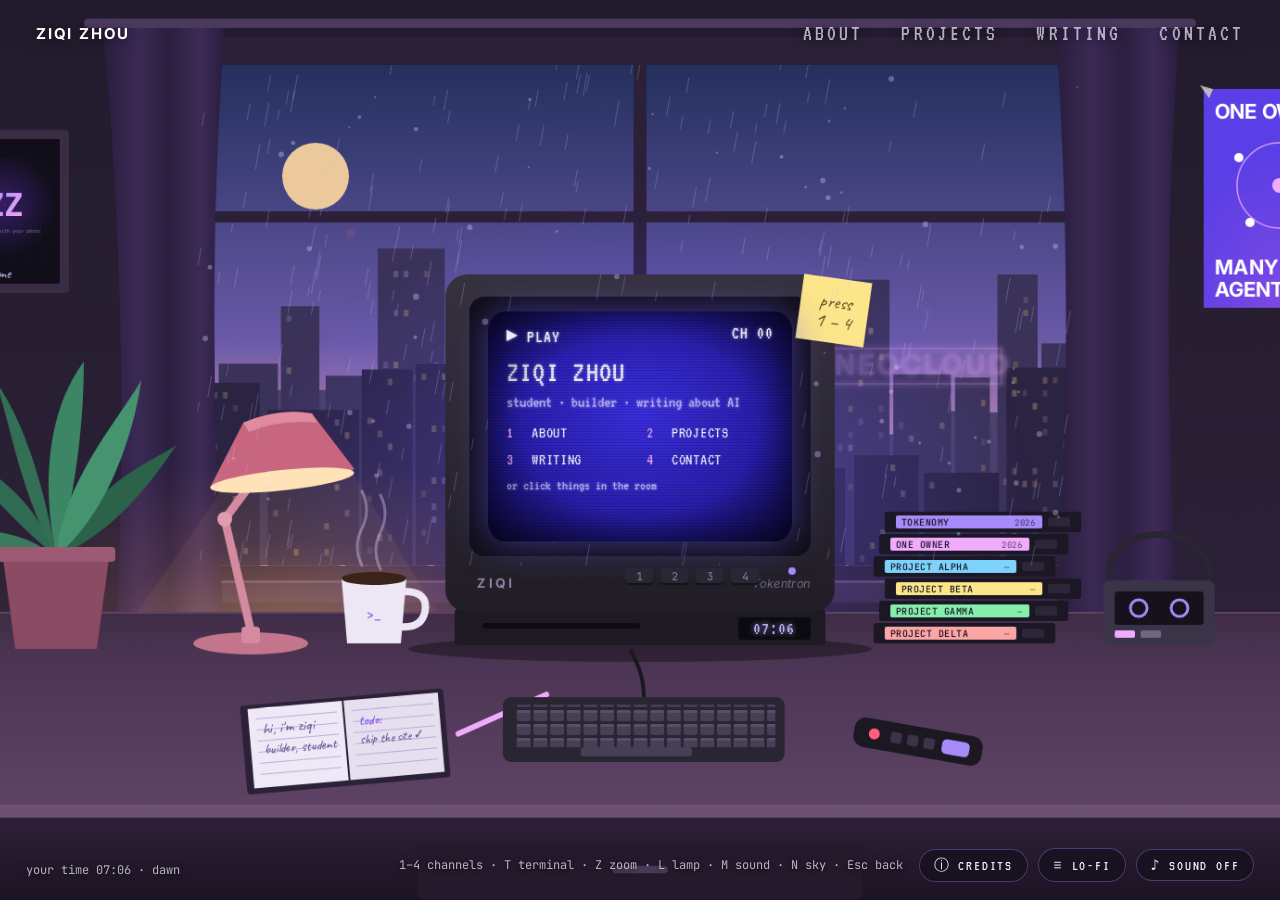
==== index.html @ 636b2589 "Room: time-of-day sky, parallax, CRT terminal, tape animation The sky follows the visitor's local ti" ====
<!doctype html>
<html lang="en">
<head>
  <meta charset="utf-8">
  <meta name="viewport" content="width=device-width, initial-scale=1">
  <title>Ziqi Zhou</title>
  <meta name="description" content="Ziqi Zhou's room on the internet. Projects, writing and contact, on a CRT on a rainy night.">
  <meta property="og:title" content="Ziqi Zhou">
  <meta property="og:description" content="Projects, writing and contact, on a CRT on a rainy night.">
  <link rel="icon" href="images/favicon.svg" type="image/svg+xml">
  <link rel="preconnect" href="https://fonts.googleapis.com">
  <link rel="preconnect" href="https://fonts.gstatic.com" crossorigin>
  <link href="https://fonts.googleapis.com/css2?family=VT323&family=Inter:wght@500;600;700&family=JetBrains+Mono:wght@400;500&family=Caveat:wght@600&display=swap" rel="stylesheet">
  <link rel="stylesheet" href="assets/room.css">
</head>
<body>
  <div class="viewport" id="viewport">
    <div class="stage" id="stage">

      <!-- ===================== THE ROOM (1600 × 1000) ===================== -->
      <svg class="scene" viewBox="0 0 1600 1000" preserveAspectRatio="none" aria-hidden="true">
        <defs>
          <linearGradient id="wall" x1="0" y1="0" x2="0" y2="1">
            <stop offset="0" class="w1"/><stop offset=".7" class="w2"/><stop offset="1" class="w3"/>
          </linearGradient>
          <linearGradient id="sky" x1="0" y1="0" x2="0" y2="1">
            <stop offset="0" class="s1"/><stop offset=".55" class="s2"/><stop offset=".85" class="s3"/><stop offset="1" class="s4"/>
          </linearGradient>
          <radialGradient id="horizon" cx=".5" cy="1" r=".7">
            <stop offset="0" stop-color="#ff6fd8" stop-opacity=".35"/><stop offset="1" stop-color="#ff6fd8" stop-opacity="0"/>
          </radialGradient>
          <linearGradient id="curtain" x1="0" y1="0" x2="1" y2="0">
            <stop offset="0" stop-color="#2a1d3d"/><stop offset=".3" stop-color="#3b2a55"/><stop offset=".55" stop-color="#2c1f40"/><stop offset=".8" stop-color="#3d2b58"/><stop offset="1" stop-color="#2a1d3d"/>
          </linearGradient>
          <linearGradient id="deskTop" x1="0" y1="0" x2="0" y2="1">
            <stop offset="0" stop-color="#3f2c46"/><stop offset=".25" stop-color="#4c3554"/><stop offset="1" stop-color="#5e4365"/>
          </linearGradient>
          <pattern id="keys" width="18" height="15" patternUnits="userSpaceOnUse">
            <rect x="1" y="1" width="15" height="12" rx="2.5" fill="#463f55"/><rect x="1" y="1" width="15" height="3" rx="1.5" fill="#575068"/>
          </pattern>
          <pattern id="ruled" width="10" height="12" patternUnits="userSpaceOnUse">
            <line x1="0" y1="11.5" x2="10" y2="11.5" stroke="#b9aedb" stroke-width="1"/>
          </pattern>
          <linearGradient id="deskFront" x1="0" y1="0" x2="0" y2="1">
            <stop offset="0" stop-color="#2f2138"/><stop offset="1" stop-color="#160f1c"/>
          </linearGradient>
          <linearGradient id="crt" x1="0" y1="0" x2="0" y2="1">
            <stop offset="0" stop-color="#37323f"/><stop offset="1" stop-color="#211e27"/>
          </linearGradient>
          <radialGradient id="lampLight" cx=".5" cy=".5" r=".5">
            <stop offset="0" stop-color="#ffc58a" stop-opacity=".55"/><stop offset=".6" stop-color="#ff9d6b" stop-opacity=".12"/><stop offset="1" stop-color="#ff9d6b" stop-opacity="0"/>
          </radialGradient>
          <radialGradient id="screenGlow" cx=".5" cy=".5" r=".5">
            <stop offset="0" stop-color="#6d5cff" stop-opacity=".45"/><stop offset="1" stop-color="#6d5cff" stop-opacity="0"/>
          </radialGradient>
          <filter id="neon" x="-30%" y="-80%" width="160%" height="260%">
            <feGaussianBlur stdDeviation="3" result="b"/><feMerge><feMergeNode in="b"/><feMergeNode in="b"/><feMergeNode in="SourceGraphic"/></feMerge>
          </filter>
          <clipPath id="glass"><rect x="320" y="70" width="960" height="540"/></clipPath>
        </defs>

        <!-- wall -->
        <rect width="1600" height="1000" fill="url(#wall)"/>

        <!-- window + city (city is generated in room.js into #city) -->
        <g clip-path="url(#glass)">
          <rect x="320" y="70" width="960" height="540" fill="url(#sky)"/>
          <ellipse cx="800" cy="610" rx="700" ry="260" fill="url(#horizon)" class="horizon"/>
          <circle class="moon" cx="1150" cy="150" r="40" fill="#f3eefe" opacity=".12"/><circle class="moon" cx="1150" cy="150" r="22" fill="#f3eefe"/>
          <circle class="sun" cx="450" cy="190" r="36" fill="#ffd9a0"/>
          <g id="city"></g>
        </g>
        <g fill="#2b2037">
          <rect x="290" y="40" width="1020" height="30"/><rect x="290" y="40" width="30" height="600"/><rect x="1280" y="40" width="30" height="600"/>
          <rect x="793" y="70" width="14" height="560"/><rect x="320" y="228" width="960" height="12"/>
        </g>
        <rect x="270" y="626" width="1060" height="24" rx="3" fill="#3b2c49"/>
        <rect x="270" y="626" width="1060" height="3" fill="#5a456c"/>

        <!-- curtains -->
        <path d="M220 28 Q250 330 236 660 L350 660 Q330 330 352 28 Z" fill="url(#curtain)"/>
        <path d="M1248 28 Q1270 330 1250 660 L1380 660 Q1360 330 1382 28 Z" fill="url(#curtain)"/>
        <rect x="200" y="20" width="1200" height="10" rx="5" fill="#4b3a5e"/>

        <!-- left wall: framed photo (→ about) -->
        <g class="hot" data-action="ch:1" data-label="photo · about me" tabindex="0">
          <rect x="44" y="140" width="140" height="176" rx="4" fill="#3a2c45"/>
          <rect x="54" y="150" width="120" height="156" fill="#120e19"/>
          <image href="images/avatar.svg" x="58" y="170" width="112" height="112" preserveAspectRatio="xMidYMid slice"/>
          <text x="114" y="300" text-anchor="middle" font-family="Caveat" font-size="16" fill="#cbb8ff">me</text>
        </g>

        <!-- right wall: poster (→ newest post) -->
        <g class="hot" data-action="tape:owner" data-label="poster · one owner, many agents" tabindex="0">
          <rect x="1408" y="96" width="164" height="236" fill="#5b3fe6"/>
          <rect x="1408" y="96" width="164" height="236" fill="url(#horizon)" opacity=".6"/>
          <circle cx="1490" cy="200" r="46" fill="none" stroke="#f0abfc" stroke-width="1.5" opacity=".8"/>
          <circle cx="1490" cy="200" r="8" fill="#f0abfc"/>
          <circle cx="1446" cy="170" r="5" fill="#fff"/><circle cx="1534" cy="176" r="5" fill="#fff"/><circle cx="1458" cy="240" r="5" fill="#fff"/><circle cx="1526" cy="236" r="5" fill="#fff"/>
          <text x="1420" y="128" font-family="Inter" font-weight="700" font-size="22" fill="#fff">ONE OWNER</text>
          <text x="1420" y="296" font-family="Inter" font-weight="700" font-size="22" fill="#fff">MANY</text>
          <text x="1420" y="320" font-family="Inter" font-weight="700" font-size="22" fill="#fff">AGENTS</text>
          <path d="M1404 92 l14 4 -4 10z M1576 92 l-14 4 4 10z" fill="#d9d3c4" opacity=".8"/>
        </g>

        <!-- glow cast by the screen and the lamp -->
        <ellipse id="screenGlow" cx="800" cy="520" rx="420" ry="300" fill="url(#screenGlow)"/>
        <g id="lampGlow">
          <path d="M352 524 L488 506 L700 860 L120 860 Z" fill="#ffc58a" opacity=".06"/>
          <ellipse cx="430" cy="720" rx="380" ry="230" fill="url(#lampLight)"/>
        </g>

        <!-- desk -->
        <rect x="0" y="660" width="1600" height="210" fill="url(#deskTop)"/>
        <rect x="0" y="660" width="1600" height="2" fill="#7a5a80" opacity=".5"/>
        <rect x="0" y="868" width="1600" height="14" fill="#6d5175"/>
        <rect x="0" y="882" width="1600" height="118" fill="url(#deskFront)"/>
        <rect x="560" y="910" width="480" height="60" rx="6" fill="#241a2c"/>
        <rect x="770" y="934" width="60" height="8" rx="4" fill="#4b3a57"/>

        <!-- plant -->
        <g class="hot" data-action="plant" data-label="monstera · water it" tabindex="0">
          <g id="leaves" style="transform-origin:170px 600px">
            <path d="M170 600 C140 520 80 500 40 470 C90 520 120 560 170 600Z" fill="#2f6b52"/>
            <path d="M170 600 C150 500 170 430 200 390 C200 460 190 540 170 600Z" fill="#3c8565"/>
            <path d="M172 600 C210 520 270 500 300 480 C260 540 220 580 172 600Z" fill="#2c6249"/>
            <path d="M168 600 C120 560 70 580 30 560 C80 600 120 610 168 600Z" fill="#3a7a5d"/>
            <path d="M170 600 C176 520 240 450 262 410 C252 480 220 560 170 600Z" fill="#45946f"/>
            <path d="M170 600 C130 530 120 450 104 410 C140 460 160 540 170 600Z" fill="#336f55"/>
          </g>
          <path d="M112 596 L228 596 L214 700 L126 700 Z" fill="#8a4b63"/>
          <rect x="106" y="590" width="128" height="16" rx="4" fill="#9c5a74"/>
        </g>

        <!-- lamp -->
        <g class="hot" data-action="lamp" data-label="desk lamp · toggle (L)" tabindex="0">
          <ellipse cx="380" cy="694" rx="62" ry="12" fill="#c2758b"/>
          <rect x="370" y="676" width="20" height="18" rx="4" fill="#d48a9f"/>
          <path d="M380 680 L352 560 L410 482" fill="none" stroke="#d48a9f" stroke-width="9" stroke-linecap="round" stroke-linejoin="round"/>
          <circle cx="352" cy="560" r="8" fill="#e09cb0"/>
          <path d="M372 456 Q410 440 446 446 L492 506 Q418 536 336 526 Z" fill="#c9667f"/>
          <path d="M372 456 Q410 440 446 446 L452 456 Q412 452 378 466 Z" fill="#e08aa0"/>
          <ellipse cx="414" cy="518" rx="78" ry="11" transform="rotate(-6 414 518)" fill="#ffe2b8" id="bulbEdge"/>
        </g>

        <!-- mug -->
        <g class="hot" data-action="mug" data-label="coffee · still warm" tabindex="0">
          <g id="steam" fill="none" stroke="#e9e3ff" stroke-width="3" stroke-linecap="round" opacity=".35">
            <path d="M500 610 q-10 -20 0 -40 q10 -20 0 -40"/><path d="M520 614 q-10 -20 0 -40 q10 -20 0 -40"/>
          </g>
          <path d="M478 624 L548 624 L542 694 L484 694 Z" fill="#ece6f5"/>
          <ellipse cx="513" cy="624" rx="35" ry="7" fill="#3a2418"/>
          <path d="M546 638 q26 0 22 22 q-4 18 -26 16" fill="none" stroke="#ece6f5" stroke-width="8"/>
          <text x="513" y="668" text-anchor="middle" font-family="JetBrains Mono" font-size="13" fill="#7c3aed">&gt;_</text>
        </g>

        <!-- CRT + deck -->
        <ellipse cx="800" cy="700" rx="250" ry="14" fill="#000" opacity=".35"/>
        <rect x="600" y="656" width="400" height="40" rx="5" fill="#1d1a23"/>
        <rect x="630" y="672" width="170" height="6" rx="3" fill="#0d0b10"/>
        <rect x="590" y="296" width="420" height="364" rx="24" fill="url(#crt)"/>
        <rect x="616" y="320" width="368" height="280" rx="16" fill="#0f0d13"/>
        <text x="624" y="634" font-family="Inter" font-weight="700" font-size="14" letter-spacing="3" fill="#8f86a3">ZIQI</text>
        <text x="984" y="634" text-anchor="end" font-family="Inter" font-style="italic" font-size="13" fill="#6f6782">Tokentron</text>
        <circle cx="964" cy="616" r="4" fill="#a78bfa" id="powerLed"/>

        <!-- sticky note on the CRT -->
        <g class="hot" data-action="zoom" data-label="sticky note · zoom (Z)" tabindex="0">
          <rect x="972" y="300" width="74" height="70" fill="#fde68a" transform="rotate(8 1009 335)"/>
          <text x="1010" y="332" text-anchor="middle" font-family="Caveat" font-size="20" fill="#5b4a1a" transform="rotate(8 1009 335)">press</text>
          <text x="1010" y="354" text-anchor="middle" font-family="Caveat" font-size="22" fill="#5b4a1a" transform="rotate(8 1009 335)">1 – 4</text>
        </g>

        <!-- VHS tapes (labels filled in by room.js) -->
        <g id="tapes"></g>

        <!-- walkman (→ sound) -->
        <g class="hot" data-action="sound" data-label="walkman · rain + music (M)" tabindex="0">
          <rect x="1300" y="626" width="120" height="70" rx="8" fill="#3a3448"/>
          <rect x="1312" y="638" width="96" height="36" rx="4" fill="#15121b"/>
          <circle cx="1338" cy="656" r="9" fill="none" stroke="#a78bfa" stroke-width="3" id="reelL"/>
          <circle cx="1382" cy="656" r="9" fill="none" stroke="#a78bfa" stroke-width="3" id="reelR"/>
          <rect x="1312" y="680" width="22" height="8" rx="2" fill="#f0abfc"/>
          <rect x="1340" y="680" width="22" height="8" rx="2" fill="#6f6782"/>
          <path d="M1306 626 C1300 560 1420 560 1414 626" fill="none" stroke="#2a2533" stroke-width="7"/>
        </g>

        <!-- notebook (→ about) -->
        <g class="hot" data-action="ch:1" data-label="notebook · about me" tabindex="0">
          <g transform="rotate(-5 480 800)">
            <rect x="372" y="752" width="220" height="96" rx="4" fill="#2c2238"/>
            <rect x="380" y="756" width="102" height="86" fill="#efe9f7"/><rect x="484" y="756" width="102" height="86" fill="#e6dff0"/>
            <rect x="388" y="764" width="88" height="70" fill="url(#ruled)"/><rect x="492" y="764" width="88" height="70" fill="url(#ruled)"/>
            <text x="394" y="784" font-family="Caveat" font-size="17" fill="#5b4a8a">hi, i'm ziqi</text>
            <text x="394" y="806" font-family="Caveat" font-size="15" fill="#5b4a8a">builder, student</text>
            <text x="498" y="784" font-family="Caveat" font-size="15" fill="#7c3aed">todo:</text>
            <text x="498" y="804" font-family="Caveat" font-size="14" fill="#5b4a8a">ship the site ✓</text>
          </g>
          <rect x="600" y="790" width="110" height="6" rx="3" fill="#f0abfc" transform="rotate(-24 600 790)"/>
        </g>

        <!-- keyboard (→ menu) -->
        <g class="hot" data-action="term" data-label="keyboard · open terminal (T)" tabindex="0">
          <rect x="652" y="752" width="304" height="70" rx="9" fill="#2a2532"/>
          <rect x="664" y="760" width="282" height="46" fill="url(#keys)"/>
          <rect x="736" y="806" width="120" height="10" rx="3" fill="#463f55"/>
          <path d="M804 752 C804 720 790 706 790 700" fill="none" stroke="#1a1720" stroke-width="4"/>
        </g>

        <!-- remote (→ next channel) -->
        <g class="hot" data-action="next" data-label="remote · next channel" tabindex="0">
          <g transform="rotate(10 1100 800)">
            <rect x="1030" y="784" width="140" height="32" rx="12" fill="#1b1822"/>
            <circle cx="1052" cy="800" r="6" fill="#ff5f7a"/>
            <rect x="1070" y="794" width="12" height="12" rx="3" fill="#3a3448"/><rect x="1088" y="794" width="12" height="12" rx="3" fill="#3a3448"/>
            <rect x="1106" y="794" width="12" height="12" rx="3" fill="#3a3448"/><rect x="1126" y="792" width="30" height="16" rx="5" fill="#a78bfa"/>
          </g>
        </g>

        <!-- darkness when the lamp is off (the screen sits above this) -->
        <rect id="dark" width="1600" height="1000" fill="#05030a" opacity="0" pointer-events="none"/>
      </svg>

      <!-- rain on the glass -->
      <canvas id="rain" class="rain"></canvas>

      <!-- LED clock on the deck -->
      <div class="clock" id="clock" aria-hidden="true">00:00</div>

      <!-- channel buttons on the CRT -->
      <div class="crt-buttons" role="group" aria-label="channels">
        <button data-ch="1" title="about (1)">1</button><button data-ch="2" title="projects (2)">2</button><button data-ch="3" title="writing (3)">3</button><button data-ch="4" title="contact (4)">4</button>
      </div>

      <!-- ===================== THE SCREEN ===================== -->
      <div class="screen" id="screen">
        <canvas id="static" class="static"></canvas>
        <div class="osd"><span id="osdLeft">▶ PLAY</span><span id="osdCh">CH 00</span></div>
        <div class="tv" id="tv" tabindex="-1"></div>
        <div class="scan" aria-hidden="true"></div>
      </div>
    </div>
  </div>

  <!-- HUD -->
  <header class="hud-top">
    <a href="#" class="brand" data-ch="0">ZIQI ZHOU</a>
    <nav>
      <a href="#about" data-ch="1">ABOUT</a><a href="#projects" data-ch="2">PROJECTS</a><a href="#writing" data-ch="3">WRITING</a><a href="#contact" data-ch="4">CONTACT</a>
    </nav>
  </header>
  <div class="hud-bottom">
    <span class="hint">1–4 channels · T terminal · Z zoom · L lamp · M sound · N sky · Esc back</span>
    <button class="pill" id="creditsBtn">ⓘ CREDITS</button>
    <a class="pill" href="lofi.html">≡ LO-FI</a>
    <button class="pill" id="soundBtn">♪ SOUND OFF</button>
  </div>
  <div class="tip" id="tip" role="status"></div>
  <div class="hud-left" id="phaseLabel"></div>
  <div class="credits" id="credits" hidden>
    <b>CREDITS</b>
    <p>Inspired by <a href="https://felixrieseberg.com/?room=1" target="_blank" rel="noopener">Felix Rieseberg's room</a>.</p>
    <p>Everything here is drawn in SVG and generated in the browser: the skyline, the rain, the TV static and the sound.</p>
    <p>Fonts: VT323, Inter, JetBrains Mono and Caveat via Google Fonts.</p>
    <p class="dim">press N to change the sky, R to stop the rain</p>
  </div>

  <!-- content for the TV channels (kept in the page so it's readable without JS) -->
  <template id="ch-0">
    <h1>ZIQI ZHOU</h1>
    <p class="dim">student · builder · writing about AI</p>
    <ol class="menu">
      <li><button data-ch="1"><b>1</b> ABOUT</button></li>
      <li><button data-ch="2"><b>2</b> PROJECTS</button></li>
      <li><button data-ch="3"><b>3</b> WRITING</button></li>
      <li><button data-ch="4"><b>4</b> CONTACT</button></li>
    </ol>
    <p class="dim small">or click things in the room</p>
  </template>
  <template id="ch-1">
    <h2>ABOUT</h2>
    <!-- TODO: 替换成你的个人介绍 -->
    <p>Hi, I'm Ziqi. I like turning vague ideas into working software, from quick scripts to full-stack apps and ML experiments.</p>
    <p>Lately I've been exploring machine learning, developer tools and the economics of AI.</p>
    <p class="dim">stack: Python · TypeScript · PyTorch · React</p>
  </template>
  <template id="ch-2">
    <h2>PROJECTS</h2>
    <!-- TODO: 换成你的项目 -->
    <ul class="list">
      <li><button data-tape="alpha">▶ PROJECT ALPHA</button><span class="dim">Python · PyTorch</span></li>
      <li><button data-tape="beta">▶ PROJECT BETA</button><span class="dim">React · Node</span></li>
      <li><button data-tape="gamma">▶ PROJECT GAMMA</button><span class="dim">Rust · CLI</span></li>
      <li><button data-tape="delta">▶ PROJECT DELTA</button><span class="dim">D3 · SQL</span></li>
    </ul>
    <p class="dim small">each project is also a tape on the desk</p>
  </template>
  <template id="ch-3">
    <h2>WRITING</h2>
    <ul class="list">
      <li><a href="posts/tokenomy.html">▶ FOLLOWING A DOLLAR THROUGH THE TOKENOMY</a><span class="dim">2026.10.17 · 15 min</span></li>
      <li><a href="posts/one-owner-many-agents.html">▶ ONE OWNER, MANY AGENTS</a><span class="dim">2026.10.17 · 9 min</span></li>
    </ul>
  </template>
  <template id="ch-4">
    <h2>CONTACT</h2>
    <!-- TODO: 换成你的邮箱 -->
    <ul class="list">
      <li><a href="mailto:you@example.com">▶ EMAIL</a><span class="dim">you@example.com</span></li>
      <li><a href="https://github.com/ziqi-zhou02" target="_blank" rel="noopener">▶ GITHUB</a><span class="dim">ziqi-zhou02</span></li>
    </ul>
  </template>

  <script src="assets/room.js"></script>
</body>
</html>
---- assets/room.css ----
/* The room: a 1600×1000 stage that covers the viewport. Everything inside is
   positioned in stage percentages so the SVG and the HTML overlays line up. */
:root {
  --bg: #0b0910;
  --violet: #a78bfa;
  --orchid: #f0abfc;
  --ink: #ece8ff;
  --tv-bg: #2a1fb0;
  --tv-ink: #ecebff;
  --mono: "JetBrains Mono", ui-monospace, Menlo, monospace;
  --retro: "VT323", "JetBrains Mono", monospace;
}
* { box-sizing: border-box; }
html, body { margin: 0; height: 100%; background: var(--bg); color: var(--ink); overflow: hidden; }
body { font: 14px var(--mono); -webkit-font-smoothing: antialiased; }
a { color: inherit; text-decoration: none; }
button { font: inherit; color: inherit; background: none; border: 0; padding: 0; cursor: pointer; }

.viewport { position: fixed; inset: 0; overflow: hidden; }
.stage {
  position: absolute; left: 0; top: 0; width: 1600px; height: 1000px;
  transform-origin: 0 0; will-change: transform;
  transition: transform .9s cubic-bezier(.7, 0, .2, 1);
}
.stage.no-anim { transition: none; }
.scene { position: absolute; inset: 0; width: 100%; height: 100%; display: block; }

/* hotspots */
.hot, .tape { outline: none; }
.hot { cursor: pointer; transition: filter .25s; }
.hot:hover, .hot:focus-visible { filter: drop-shadow(0 0 6px rgba(240, 171, 252, .85)) drop-shadow(0 0 18px rgba(167, 139, 250, .45)); }
#leaves { transition: transform .2s; }
#leaves.wiggle { animation: wiggle .9s ease-in-out; }
@keyframes wiggle { 20% { transform: rotate(-4deg); } 45% { transform: rotate(3deg); } 70% { transform: rotate(-1.5deg); } }
#steam path { animation: steam 3.2s ease-in-out infinite; }
#steam path:nth-child(2) { animation-delay: 1.4s; }
@keyframes steam { 0% { opacity: 0; transform: translateY(8px); } 40% { opacity: 1; } 100% { opacity: 0; transform: translateY(-18px); } }
#lampGlow, #dark, #bulbEdge { transition: opacity .5s; }
.tape { cursor: pointer; transition: transform .25s, filter .25s; }
.tape:hover, .tape:focus-visible { transform: translateX(-14px); filter: drop-shadow(0 0 6px rgba(240, 171, 252, .8)); outline: none; }
.tape.inserted { transform: translateX(-40px); opacity: .35; }
.spin { animation: spin 1.6s linear infinite; transform-box: fill-box; transform-origin: center; }
@keyframes spin { to { transform: rotate(360deg); } }
#powerLed { animation: led 2.4s ease-in-out infinite; }
@keyframes led { 50% { opacity: .45; } }

/* rain over the glass: x 320..1280, y 70..610 */
.rain { position: absolute; left: 20%; top: 7%; width: 60%; height: 54%; pointer-events: none; }

/* LED clock on the deck */
.clock {
  position: absolute; left: 56.6%; top: 66.6%; width: 4.9%; height: 2.4%;
  display: grid; place-items: center; border-radius: 3px;
  background: #0b0a10; color: #c4b5fd; font: 20px var(--retro); letter-spacing: 1px;
  text-shadow: 0 0 6px rgba(196, 181, 253, .9);
}

/* channel buttons on the bezel */
.crt-buttons { position: absolute; left: 49%; top: 61.3%; display: flex; gap: 8px; }
.crt-buttons button {
  width: 30px; height: 18px; border-radius: 4px; background: #2a2631; color: #8f86a3;
  font: 12px var(--mono); box-shadow: inset 0 -2px 0 #15131a; transition: color .2s, background .2s;
}
.crt-buttons button:hover, .crt-buttons button.on { color: #fff; background: #4a3f63; }

/* ---------------- the CRT screen ---------------- */
.screen {
  position: absolute; left: 39.75%; top: 33.6%; width: 20.5%; height: 24.8%;
  border-radius: 18px / 22px; overflow: hidden; container-type: inline-size;
  background: radial-gradient(ellipse at 50% 45%, #3a2fe0 0%, var(--tv-bg) 55%, #160f6b 100%);
  box-shadow: 0 0 40px rgba(109, 92, 255, .55), inset 0 0 40px rgba(0, 0, 0, .55);
  color: var(--tv-ink); font-family: var(--retro);
  animation: flicker 6s infinite;
}
@keyframes flicker { 0%, 100% { filter: brightness(1); } 48% { filter: brightness(1.04); } 50% { filter: brightness(.94); } 52% { filter: brightness(1.03); } }
.scan {
  position: absolute; inset: 0; pointer-events: none;
  background:
    repeating-linear-gradient(to bottom, rgba(0, 0, 0, .18) 0 1px, transparent 1px 3px),
    radial-gradient(ellipse at center, transparent 55%, rgba(0, 0, 0, .55) 100%);
  mix-blend-mode: multiply;
}
.static { position: absolute; inset: 0; width: 100%; height: 100%; opacity: 0; transition: opacity .1s; z-index: 3; }
.static.on { opacity: 1; }
.osd {
  position: absolute; left: 6cqi; right: 6cqi; top: 4cqi; display: flex; justify-content: space-between;
  font-size: 6cqi; letter-spacing: .05em; text-shadow: 0 0 1cqi rgba(255, 255, 255, .6); z-index: 2;
}
.tv {
  position: absolute; inset: 14cqi 6cqi 5cqi; overflow-y: auto; scrollbar-width: none; outline: none;
  font-size: 5.6cqi; line-height: 1.25; text-shadow: 0 0 1cqi rgba(220, 215, 255, .55);
}
.tv::-webkit-scrollbar { display: none; }
.tv h1 { font-size: 10cqi; margin: 0; font-weight: 400; letter-spacing: .04em; }
.tv h2 { font-size: 9cqi; margin: 0 0 3cqi; font-weight: 400; letter-spacing: .06em; }
.tv p { margin: 0 0 3cqi; }
.tv .dim { color: #b9b3ff; }
.tv .small { font-size: 4.6cqi; }
.tv .menu { list-style: none; padding: 0; margin: 3cqi 0 2cqi; display: grid; grid-template-columns: 1fr 1fr; gap: 2cqi 4cqi; }
.tv .menu button, .tv .list a, .tv .list button, .tv .btn {
  font-size: inherit; text-align: left; padding: 0 1.5cqi; margin-left: -1.5cqi; letter-spacing: .04em;
}
.tv .menu button:hover, .tv .menu button:focus-visible,
.tv .list a:hover, .tv .list button:hover, .tv .list a:focus-visible, .tv .list button:focus-visible,
.tv .btn:hover, .tv .btn:focus-visible { background: var(--tv-ink); color: var(--tv-bg); text-shadow: none; outline: none; }
.tv .menu b { display: inline-block; width: 6cqi; color: var(--orchid); font-weight: 400; }
.tv .list { list-style: none; padding: 0; margin: 0 0 3cqi; display: grid; gap: 2.5cqi; }
.tv .list li { display: grid; }
.tv .list .dim { font-size: 4.6cqi; }
.tv .btn { display: inline-block; margin-top: 2cqi; border: .4cqi solid var(--tv-ink); padding: .5cqi 2cqi; margin-left: 0; }
.tv .tape-view h2 { font-size: 7cqi; margin-bottom: 2cqi; }
.tv .tape-view p { font-size: 5cqi; margin-bottom: 2cqi; }
.tv .tape-view .btn { margin-top: 1cqi; }
.tv .loading .bar { letter-spacing: -.1em; }
.tv-enter { animation: roll .45s steps(6); }
@keyframes roll { from { transform: translateY(-6%); opacity: .3; } to { transform: none; opacity: 1; } }

/* ---------------- HUD ---------------- */
.hud-top {
  position: fixed; top: 0; left: 0; right: 0; z-index: 10; pointer-events: none;
  display: flex; justify-content: space-between; align-items: center; padding: 22px clamp(16px, 3vw, 36px);
}
.hud-top a { pointer-events: auto; }
.brand { font: 700 15px "Inter", sans-serif; letter-spacing: .12em; color: #fff; text-shadow: 0 1px 12px rgba(0, 0, 0, .6); }
.hud-top nav { display: flex; gap: clamp(14px, 3vw, 40px); }
.hud-top nav a {
  font: 22px var(--retro); letter-spacing: .14em; color: rgba(236, 232, 255, .72);
  text-shadow: 0 1px 12px rgba(0, 0, 0, .7); transition: color .2s, text-shadow .2s;
}
.hud-top nav a:hover, .hud-top nav a.on { color: #fff; text-shadow: 0 0 12px var(--violet); }
.hud-bottom {
  position: fixed; right: clamp(12px, 2vw, 28px); bottom: 18px; z-index: 10;
  display: flex; gap: 10px; align-items: center; flex-wrap: wrap; justify-content: flex-end;
}
.hint { font: 12px var(--mono); color: rgba(236, 232, 255, .75); text-shadow: 0 1px 6px rgba(0, 0, 0, .9); margin-right: 6px; }
.pill {
  font: 15px var(--retro); letter-spacing: .12em; padding: 6px 14px; border-radius: 999px;
  background: rgba(20, 16, 30, .72); border: 1px solid rgba(167, 139, 250, .35); color: var(--ink);
  backdrop-filter: blur(6px); transition: border-color .2s, color .2s;
}
.pill:hover { border-color: var(--orchid); color: #fff; }
.tip {
  position: fixed; z-index: 20; pointer-events: none; padding: 4px 9px; border-radius: 6px;
  font: 12px var(--mono); background: rgba(14, 10, 22, .88); border: 1px solid rgba(167, 139, 250, .4);
  opacity: 0; transform: translate(-50%, -140%); transition: opacity .15s; white-space: nowrap;
}
.tip.show { opacity: 1; }

@media (max-width: 760px) {
  .hint { display: none; }
  .hud-top nav a { font-size: 17px; letter-spacing: .08em; }
  .hud-top { flex-direction: column; align-items: flex-start; gap: 6px; }
}
@media (prefers-reduced-motion: reduce) {
  .stage { transition: none; }
  .screen, #steam path, #powerLed, .spin { animation: none; }
}

/* ---------------- time of day ---------------- */
body {
  --s1: #07061a; --s2: #1a1240; --s3: #3a1f63; --s4: #5a2a6e;
  --w1: #17121f; --w2: #211830; --w3: #2a1e3a;
  --b1: #1d1533; --b2: #191129; --b3: #120c1f;
  --wins: 1; --neon: 1; --moon: 1; --sun: 0; --horizon: 1;
}
body[data-phase="dusk"] {
  --s1: #1b1450; --s2: #4d2a7a; --s3: #b4507d; --s4: #f0956b;
  --w1: #1d1524; --w2: #281b33; --w3: #33223f;
  --b1: #3a2550; --b2: #2c1c42; --b3: #1d1230;
  --wins: .8; --neon: 1; --moon: 0; --sun: 0; --horizon: 1;
}
body[data-phase="dawn"] {
  --s1: #24305e; --s2: #6a5aa8; --s3: #e09ab4; --s4: #ffd1a8;
  --w1: #221b2d; --w2: #2d2238; --w3: #382a45;
  --b1: #4a4068; --b2: #3a3258; --b3: #2a2342;
  --wins: .35; --neon: .25; --moon: 0; --sun: .9; --horizon: .6;
}
body[data-phase="day"] {
  --s1: #6f6a8f; --s2: #8c86a8; --s3: #aaa3c2; --s4: #c9c2dc;
  --w1: #2b2337; --w2: #362b44; --w3: #413350;
  --b1: #8e88a8; --b2: #77708f; --b3: #5e5878;
  --wins: .08; --neon: 0; --moon: 0; --sun: 0; --horizon: .2;
}
.s1 { stop-color: var(--s1); } .s2 { stop-color: var(--s2); } .s3 { stop-color: var(--s3); } .s4 { stop-color: var(--s4); }
.w1 { stop-color: var(--w1); } .w2 { stop-color: var(--w2); } .w3 { stop-color: var(--w3); }
.b1 { fill: var(--b1); } .b2 { fill: var(--b2); } .b3 { fill: var(--b3); }
.b1, .b2, .b3, .s1, .s2, .s3, .s4, .w1, .w2, .w3 { transition: fill 1.2s, stop-color 1.2s; }
.wins { opacity: var(--wins); transition: opacity 1.2s; }
.neon { opacity: var(--neon); }
.moon { opacity: var(--moon); transition: opacity 1.2s; }
.sun { opacity: var(--sun); transition: opacity 1.2s; }
.horizon { opacity: var(--horizon); transition: opacity 1.2s; }
.hud-left {
  position: fixed; left: clamp(12px, 2vw, 28px); bottom: 22px; z-index: 10;
  font: 12px var(--mono); color: rgba(236, 232, 255, .75); text-shadow: 0 1px 6px rgba(0, 0, 0, .9);
}

/* ---------------- credits ---------------- */
.credits {
  position: fixed; right: clamp(12px, 2vw, 28px); bottom: 64px; z-index: 30; width: min(340px, calc(100vw - 24px));
  padding: 16px 18px; border-radius: 12px; font: 12.5px/1.6 var(--mono);
  background: rgba(14, 10, 22, .92); border: 1px solid rgba(167, 139, 250, .35); backdrop-filter: blur(8px);
}
.credits b { font: 18px var(--retro); letter-spacing: .14em; }
.credits p { margin: 8px 0 0; color: rgba(236, 232, 255, .85); }
.credits a { color: var(--orchid); border-bottom: 1px solid rgba(240, 171, 252, .4); }
.credits .dim { color: rgba(236, 232, 255, .55); }

/* ---------------- CRT terminal ---------------- */
.tv .term { font-size: 5cqi; line-height: 1.3; }
.tv .term #termOut div { white-space: pre-wrap; word-break: break-word; }
.tv .term .pr { color: var(--orchid); margin-right: 1.5cqi; }
.tv .term form { display: flex; align-items: baseline; }
.tv .term input {
  flex: 1; min-width: 0; background: none; border: 0; outline: 0; color: var(--tv-ink);
  font: inherit; caret-color: var(--orchid); text-shadow: inherit;
}
.tape-ghost { pointer-events: none; transform-box: fill-box; transform-origin: center; }
@media (max-width: 760px) { .hud-left { display: none; } }
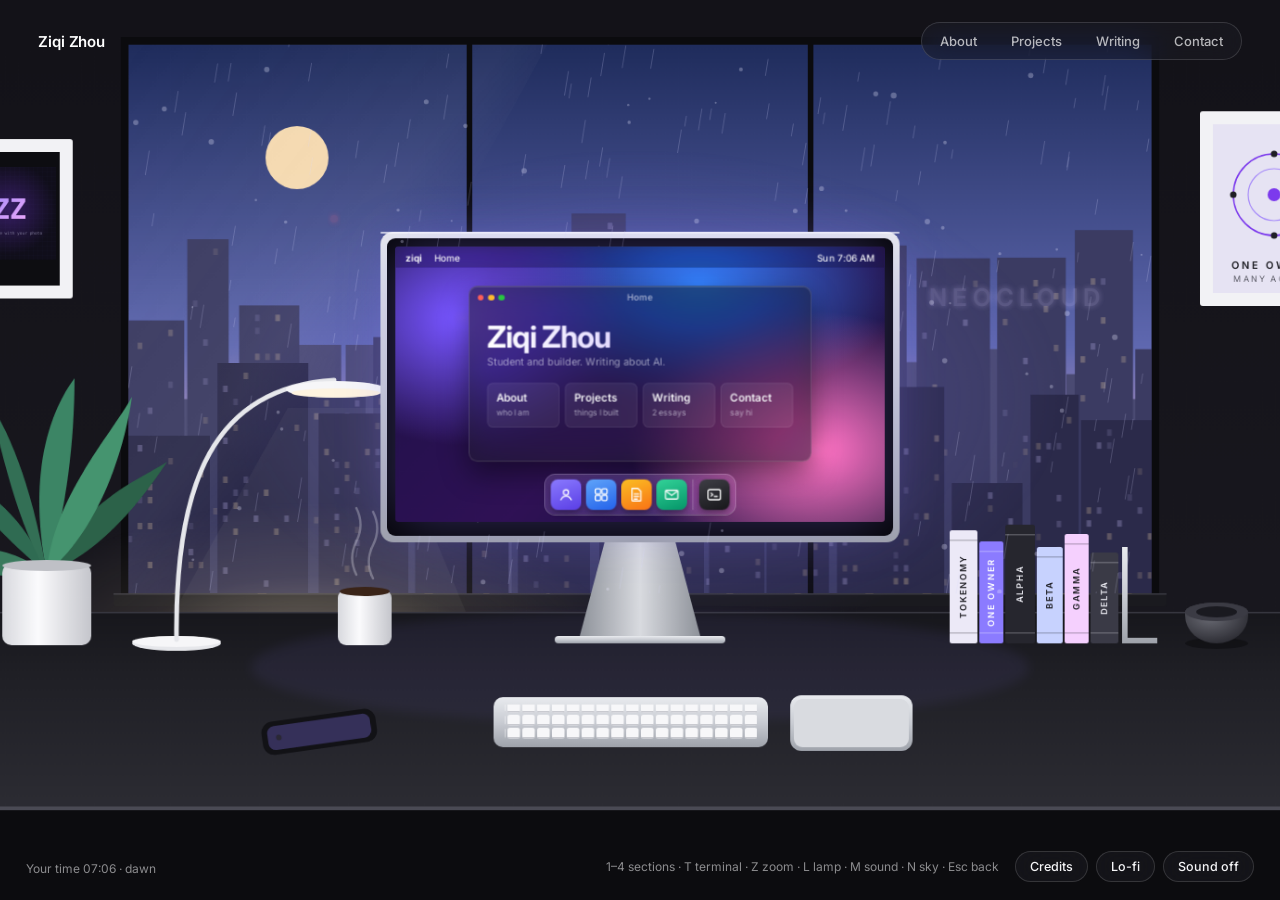
==== commit 21c3c006: "Room: Apple-style display and a cleaner, futuristic room Swap the CRT for an aluminium display whose" ====
--- a/index.html
+++ b/index.html
@@ -4,13 +4,13 @@
   <meta charset="utf-8">
   <meta name="viewport" content="width=device-width, initial-scale=1">
   <title>Ziqi Zhou</title>
-  <meta name="description" content="Ziqi Zhou's room on the internet. Projects, writing and contact, on a CRT on a rainy night.">
+  <meta name="description" content="Ziqi Zhou's room on the internet. Projects, writing and contact on a desk by the window.">
   <meta property="og:title" content="Ziqi Zhou">
-  <meta property="og:description" content="Projects, writing and contact, on a CRT on a rainy night.">
+  <meta property="og:description" content="Projects, writing and contact on a desk by the window.">
   <link rel="icon" href="images/favicon.svg" type="image/svg+xml">
   <link rel="preconnect" href="https://fonts.googleapis.com">
   <link rel="preconnect" href="https://fonts.gstatic.com" crossorigin>
-  <link href="https://fonts.googleapis.com/css2?family=VT323&family=Inter:wght@500;600;700&family=JetBrains+Mono:wght@400;500&family=Caveat:wght@600&display=swap" rel="stylesheet">
+  <link href="https://fonts.googleapis.com/css2?family=Inter:wght@300;400;500;600;700&family=JetBrains+Mono:wght@400;500&display=swap" rel="stylesheet">
   <link rel="stylesheet" href="assets/room.css">
 </head>
 <body>
@@ -27,287 +27,265 @@
             <stop offset="0" class="s1"/><stop offset=".55" class="s2"/><stop offset=".85" class="s3"/><stop offset="1" class="s4"/>
           </linearGradient>
           <radialGradient id="horizon" cx=".5" cy="1" r=".7">
-            <stop offset="0" stop-color="#ff6fd8" stop-opacity=".35"/><stop offset="1" stop-color="#ff6fd8" stop-opacity="0"/>
-          </radialGradient>
-          <linearGradient id="curtain" x1="0" y1="0" x2="1" y2="0">
-            <stop offset="0" stop-color="#2a1d3d"/><stop offset=".3" stop-color="#3b2a55"/><stop offset=".55" stop-color="#2c1f40"/><stop offset=".8" stop-color="#3d2b58"/><stop offset="1" stop-color="#2a1d3d"/>
+            <stop offset="0" stop-color="#b49cff" stop-opacity=".35"/><stop offset="1" stop-color="#b49cff" stop-opacity="0"/>
+          </radialGradient>
+          <linearGradient id="sheen" x1="0" y1="0" x2="1" y2="1">
+            <stop offset="0" stop-color="#fff" stop-opacity="0"/><stop offset=".45" stop-color="#fff" stop-opacity=".05"/><stop offset=".55" stop-color="#fff" stop-opacity="0"/>
           </linearGradient>
           <linearGradient id="deskTop" x1="0" y1="0" x2="0" y2="1">
-            <stop offset="0" stop-color="#3f2c46"/><stop offset=".25" stop-color="#4c3554"/><stop offset="1" stop-color="#5e4365"/>
-          </linearGradient>
-          <pattern id="keys" width="18" height="15" patternUnits="userSpaceOnUse">
-            <rect x="1" y="1" width="15" height="12" rx="2.5" fill="#463f55"/><rect x="1" y="1" width="15" height="3" rx="1.5" fill="#575068"/>
+            <stop offset="0" stop-color="#17171c"/><stop offset=".3" stop-color="#1f1f25"/><stop offset="1" stop-color="#2c2c33"/>
+          </linearGradient>
+          <linearGradient id="alu" x1="0" y1="0" x2="0" y2="1">
+            <stop offset="0" stop-color="#e9ebef"/><stop offset=".5" stop-color="#c9ccd3"/><stop offset="1" stop-color="#9fa3ab"/>
+          </linearGradient>
+          <linearGradient id="aluSide" x1="0" y1="0" x2="1" y2="0">
+            <stop offset="0" stop-color="#8d9199"/><stop offset=".5" stop-color="#d9dbe0"/><stop offset="1" stop-color="#8d9199"/>
+          </linearGradient>
+          <radialGradient id="mesh" cx=".4" cy=".35" r=".7">
+            <stop offset="0" stop-color="#6a6b74"/><stop offset="1" stop-color="#2a2a31"/>
+          </radialGradient>
+          <linearGradient id="ceramic" x1="0" y1="0" x2="1" y2="0">
+            <stop offset="0" stop-color="#d8d9de"/><stop offset=".4" stop-color="#fbfbfd"/><stop offset="1" stop-color="#c5c6cc"/>
+          </linearGradient>
+          <radialGradient id="lampLight" cx=".5" cy=".5" r=".5">
+            <stop offset="0" stop-color="#fff0d6" stop-opacity=".5"/><stop offset=".6" stop-color="#ffe2b8" stop-opacity=".1"/><stop offset="1" stop-color="#ffe2b8" stop-opacity="0"/>
+          </radialGradient>
+          <radialGradient id="screenGlow" cx=".5" cy=".5" r=".5">
+            <stop offset="0" stop-color="#8b7bff" stop-opacity=".5"/><stop offset=".5" stop-color="#8b7bff" stop-opacity=".14"/><stop offset="1" stop-color="#8b7bff" stop-opacity="0"/>
+          </radialGradient>
+          <pattern id="keys" width="16" height="14" patternUnits="userSpaceOnUse">
+            <rect x="1" y="1" width="13.5" height="11.5" rx="2.5" fill="#f7f7f9"/><rect x="1" y="11" width="13.5" height="1.5" rx=".75" fill="#c9cad0"/>
           </pattern>
-          <pattern id="ruled" width="10" height="12" patternUnits="userSpaceOnUse">
-            <line x1="0" y1="11.5" x2="10" y2="11.5" stroke="#b9aedb" stroke-width="1"/>
-          </pattern>
-          <linearGradient id="deskFront" x1="0" y1="0" x2="0" y2="1">
-            <stop offset="0" stop-color="#2f2138"/><stop offset="1" stop-color="#160f1c"/>
-          </linearGradient>
-          <linearGradient id="crt" x1="0" y1="0" x2="0" y2="1">
-            <stop offset="0" stop-color="#37323f"/><stop offset="1" stop-color="#211e27"/>
-          </linearGradient>
-          <radialGradient id="lampLight" cx=".5" cy=".5" r=".5">
-            <stop offset="0" stop-color="#ffc58a" stop-opacity=".55"/><stop offset=".6" stop-color="#ff9d6b" stop-opacity=".12"/><stop offset="1" stop-color="#ff9d6b" stop-opacity="0"/>
-          </radialGradient>
-          <radialGradient id="screenGlow" cx=".5" cy=".5" r=".5">
-            <stop offset="0" stop-color="#6d5cff" stop-opacity=".45"/><stop offset="1" stop-color="#6d5cff" stop-opacity="0"/>
-          </radialGradient>
           <filter id="neon" x="-30%" y="-80%" width="160%" height="260%">
             <feGaussianBlur stdDeviation="3" result="b"/><feMerge><feMergeNode in="b"/><feMergeNode in="b"/><feMergeNode in="SourceGraphic"/></feMerge>
           </filter>
-          <clipPath id="glass"><rect x="320" y="70" width="960" height="540"/></clipPath>
+          <filter id="soft" x="-20%" y="-20%" width="140%" height="140%"><feGaussianBlur stdDeviation="6"/></filter>
+          <clipPath id="glass"><rect x="248" y="48" width="1104" height="592"/></clipPath>
         </defs>
 
         <!-- wall -->
         <rect width="1600" height="1000" fill="url(#wall)"/>
 
-        <!-- window + city (city is generated in room.js into #city) -->
+        <!-- floor-to-ceiling window; the city is generated in room.js into #city -->
         <g clip-path="url(#glass)">
-          <rect x="320" y="70" width="960" height="540" fill="url(#sky)"/>
-          <ellipse cx="800" cy="610" rx="700" ry="260" fill="url(#horizon)" class="horizon"/>
-          <circle class="moon" cx="1150" cy="150" r="40" fill="#f3eefe" opacity=".12"/><circle class="moon" cx="1150" cy="150" r="22" fill="#f3eefe"/>
-          <circle class="sun" cx="450" cy="190" r="36" fill="#ffd9a0"/>
+          <rect x="248" y="48" width="1104" height="592" fill="url(#sky)"/>
+          <ellipse cx="800" cy="640" rx="760" ry="280" fill="url(#horizon)" class="horizon"/>
+          <circle class="moon" cx="1210" cy="140" r="40" fill="#f3eefe" opacity=".12"/><circle class="moon" cx="1210" cy="140" r="20" fill="#f3eefe"/>
+          <circle class="sun" cx="430" cy="170" r="34" fill="#ffe2b4"/>
           <g id="city"></g>
-        </g>
-        <g fill="#2b2037">
-          <rect x="290" y="40" width="1020" height="30"/><rect x="290" y="40" width="30" height="600"/><rect x="1280" y="40" width="30" height="600"/>
-          <rect x="793" y="70" width="14" height="560"/><rect x="320" y="228" width="960" height="12"/>
-        </g>
-        <rect x="270" y="626" width="1060" height="24" rx="3" fill="#3b2c49"/>
-        <rect x="270" y="626" width="1060" height="3" fill="#5a456c"/>
-
-        <!-- curtains -->
-        <path d="M220 28 Q250 330 236 660 L350 660 Q330 330 352 28 Z" fill="url(#curtain)"/>
-        <path d="M1248 28 Q1270 330 1250 660 L1380 660 Q1360 330 1382 28 Z" fill="url(#curtain)"/>
-        <rect x="200" y="20" width="1200" height="10" rx="5" fill="#4b3a5e"/>
+          <polygon points="248,48 700,48 380,640 248,640" fill="url(#sheen)"/>
+        </g>
+        <g fill="#0b0b0e">
+          <rect x="240" y="40" width="1120" height="8"/><rect x="240" y="40" width="8" height="610"/><rect x="1352" y="40" width="8" height="610"/>
+          <rect x="613" y="48" width="6" height="592"/><rect x="981" y="48" width="6" height="592"/>
+        </g>
+        <rect x="232" y="640" width="1136" height="14" rx="2" fill="#1a1a1f"/>
+        <rect x="232" y="640" width="1136" height="1.5" fill="#3b3b44"/>
 
         <!-- left wall: framed photo (→ about) -->
         <g class="hot" data-action="ch:1" data-label="photo · about me" tabindex="0">
-          <rect x="44" y="140" width="140" height="176" rx="4" fill="#3a2c45"/>
-          <rect x="54" y="150" width="120" height="156" fill="#120e19"/>
-          <image href="images/avatar.svg" x="58" y="170" width="112" height="112" preserveAspectRatio="xMidYMid slice"/>
-          <text x="114" y="300" text-anchor="middle" font-family="Caveat" font-size="16" fill="#cbb8ff">me</text>
-        </g>
-
-        <!-- right wall: poster (→ newest post) -->
-        <g class="hot" data-action="tape:owner" data-label="poster · one owner, many agents" tabindex="0">
-          <rect x="1408" y="96" width="164" height="236" fill="#5b3fe6"/>
-          <rect x="1408" y="96" width="164" height="236" fill="url(#horizon)" opacity=".6"/>
-          <circle cx="1490" cy="200" r="46" fill="none" stroke="#f0abfc" stroke-width="1.5" opacity=".8"/>
-          <circle cx="1490" cy="200" r="8" fill="#f0abfc"/>
-          <circle cx="1446" cy="170" r="5" fill="#fff"/><circle cx="1534" cy="176" r="5" fill="#fff"/><circle cx="1458" cy="240" r="5" fill="#fff"/><circle cx="1526" cy="236" r="5" fill="#fff"/>
-          <text x="1420" y="128" font-family="Inter" font-weight="700" font-size="22" fill="#fff">ONE OWNER</text>
-          <text x="1420" y="296" font-family="Inter" font-weight="700" font-size="22" fill="#fff">MANY</text>
-          <text x="1420" y="320" font-family="Inter" font-weight="700" font-size="22" fill="#fff">AGENTS</text>
-          <path d="M1404 92 l14 4 -4 10z M1576 92 l-14 4 4 10z" fill="#d9d3c4" opacity=".8"/>
-        </g>
-
-        <!-- glow cast by the screen and the lamp -->
-        <ellipse id="screenGlow" cx="800" cy="520" rx="420" ry="300" fill="url(#screenGlow)"/>
+          <rect x="52" y="150" width="136" height="172" rx="3" fill="#f2f2f5"/>
+          <rect x="66" y="164" width="108" height="144" fill="#0d0d11"/>
+          <image href="images/avatar.svg" x="70" y="180" width="100" height="100" preserveAspectRatio="xMidYMid slice"/>
+        </g>
+
+        <!-- right wall: framed print (→ newest essay) -->
+        <g class="hot" data-action="book:owner" data-label="print · one owner, many agents" tabindex="0">
+          <rect x="1404" y="120" width="160" height="210" rx="3" fill="#f2f2f5"/>
+          <rect x="1418" y="134" width="132" height="182" fill="#e6e3f3"/>
+          <circle cx="1484" cy="210" r="44" fill="none" stroke="#7c3aed" stroke-width="1.5"/>
+          <circle cx="1484" cy="210" r="28" fill="none" stroke="#a78bfa" stroke-width="1.2"/>
+          <circle cx="1484" cy="210" r="7" fill="#7c3aed"/>
+          <circle cx="1440" cy="210" r="3.5" fill="#1f1f25"/><circle cx="1528" cy="210" r="3.5" fill="#1f1f25"/><circle cx="1484" cy="166" r="3.5" fill="#1f1f25"/><circle cx="1484" cy="254" r="3.5" fill="#1f1f25"/>
+          <text x="1484" y="290" text-anchor="middle" font-family="Inter" font-weight="600" font-size="11" letter-spacing="2.5" fill="#1f1f25">ONE OWNER</text>
+          <text x="1484" y="304" text-anchor="middle" font-family="Inter" font-weight="400" font-size="9" letter-spacing="2" fill="#5b5b66">MANY AGENTS</text>
+        </g>
+
+        <!-- light cast by the display and the lamp -->
+        <ellipse id="screenGlow" cx="800" cy="430" rx="460" ry="270" fill="url(#screenGlow)"/>
         <g id="lampGlow">
-          <path d="M352 524 L488 506 L700 860 L120 860 Z" fill="#ffc58a" opacity=".06"/>
-          <ellipse cx="430" cy="720" rx="380" ry="230" fill="url(#lampLight)"/>
+          <path d="M420 440 L520 440 L700 870 L180 870 Z" fill="#fff0d6" opacity=".045"/>
+          <ellipse cx="440" cy="740" rx="360" ry="200" fill="url(#lampLight)"/>
         </g>
 
         <!-- desk -->
-        <rect x="0" y="660" width="1600" height="210" fill="url(#deskTop)"/>
-        <rect x="0" y="660" width="1600" height="2" fill="#7a5a80" opacity=".5"/>
-        <rect x="0" y="868" width="1600" height="14" fill="#6d5175"/>
-        <rect x="0" y="882" width="1600" height="118" fill="url(#deskFront)"/>
-        <rect x="560" y="910" width="480" height="60" rx="6" fill="#241a2c"/>
-        <rect x="770" y="934" width="60" height="8" rx="4" fill="#4b3a57"/>
-
-        <!-- plant -->
-        <g class="hot" data-action="plant" data-label="monstera · water it" tabindex="0">
-          <g id="leaves" style="transform-origin:170px 600px">
-            <path d="M170 600 C140 520 80 500 40 470 C90 520 120 560 170 600Z" fill="#2f6b52"/>
-            <path d="M170 600 C150 500 170 430 200 390 C200 460 190 540 170 600Z" fill="#3c8565"/>
-            <path d="M172 600 C210 520 270 500 300 480 C260 540 220 580 172 600Z" fill="#2c6249"/>
-            <path d="M168 600 C120 560 70 580 30 560 C80 600 120 610 168 600Z" fill="#3a7a5d"/>
-            <path d="M170 600 C176 520 240 450 262 410 C252 480 220 560 170 600Z" fill="#45946f"/>
-            <path d="M170 600 C130 530 120 450 104 410 C140 460 160 540 170 600Z" fill="#336f55"/>
+        <rect x="0" y="660" width="1600" height="212" fill="url(#deskTop)"/>
+        <rect x="0" y="660" width="1600" height="1.5" fill="#3a3a43"/>
+        <ellipse cx="800" cy="720" rx="420" ry="60" fill="#8b7bff" opacity=".07" filter="url(#soft)" id="deskGlow"/>
+        <rect x="0" y="870" width="1600" height="4" fill="#4a4a54"/>
+        <rect x="0" y="874" width="1600" height="126" fill="#0c0c0f"/>
+
+        <!-- plant in a white pot -->
+        <g class="hot" data-action="plant" data-label="plant · water it" tabindex="0">
+          <g id="leaves" style="transform-origin:160px 618px">
+            <g transform="translate(-10 18)">
+              <path d="M170 600 C140 520 80 500 40 470 C90 520 120 560 170 600Z" fill="#2f6b52"/>
+              <path d="M170 600 C150 500 170 430 200 390 C200 460 190 540 170 600Z" fill="#3c8565"/>
+              <path d="M172 600 C210 520 270 500 300 480 C260 540 220 580 172 600Z" fill="#2c6249"/>
+              <path d="M168 600 C120 560 70 580 30 560 C80 600 120 610 168 600Z" fill="#3a7a5d"/>
+              <path d="M170 600 C176 520 240 450 262 410 C252 480 220 560 170 600Z" fill="#45946f"/>
+              <path d="M170 600 C130 530 120 450 104 410 C140 460 160 540 170 600Z" fill="#336f55"/>
+            </g>
           </g>
-          <path d="M112 596 L228 596 L214 700 L126 700 Z" fill="#8a4b63"/>
-          <rect x="106" y="590" width="128" height="16" rx="4" fill="#9c5a74"/>
-        </g>
-
-        <!-- lamp -->
-        <g class="hot" data-action="lamp" data-label="desk lamp · toggle (L)" tabindex="0">
-          <ellipse cx="380" cy="694" rx="62" ry="12" fill="#c2758b"/>
-          <rect x="370" y="676" width="20" height="18" rx="4" fill="#d48a9f"/>
-          <path d="M380 680 L352 560 L410 482" fill="none" stroke="#d48a9f" stroke-width="9" stroke-linecap="round" stroke-linejoin="round"/>
-          <circle cx="352" cy="560" r="8" fill="#e09cb0"/>
-          <path d="M372 456 Q410 440 446 446 L492 506 Q418 536 336 526 Z" fill="#c9667f"/>
-          <path d="M372 456 Q410 440 446 446 L452 456 Q412 452 378 466 Z" fill="#e08aa0"/>
-          <ellipse cx="414" cy="518" rx="78" ry="11" transform="rotate(-6 414 518)" fill="#ffe2b8" id="bulbEdge"/>
-        </g>
-
-        <!-- mug -->
+          <rect x="112" y="608" width="96" height="88" rx="10" fill="url(#ceramic)"/>
+          <ellipse cx="160" cy="610" rx="48" ry="6" fill="#bfc0c6"/>
+        </g>
+
+        <!-- arc lamp -->
+        <g class="hot" data-action="lamp" data-label="lamp · toggle (L)" tabindex="0">
+          <ellipse cx="300" cy="694" rx="48" ry="8" fill="#e6e7eb"/>
+          <ellipse cx="300" cy="692" rx="48" ry="6" fill="#f6f6f8"/>
+          <path d="M300 690 C298 520 340 418 470 410" fill="none" stroke="#e6e7eb" stroke-width="5" stroke-linecap="round"/>
+          <ellipse cx="472" cy="420" rx="54" ry="9" fill="#f6f6f8"/>
+          <ellipse cx="472" cy="424" rx="48" ry="5" fill="#fff4e0" id="bulbEdge"/>
+        </g>
+
+        <!-- ceramic mug -->
         <g class="hot" data-action="mug" data-label="coffee · still warm" tabindex="0">
-          <g id="steam" fill="none" stroke="#e9e3ff" stroke-width="3" stroke-linecap="round" opacity=".35">
-            <path d="M500 610 q-10 -20 0 -40 q10 -20 0 -40"/><path d="M520 614 q-10 -20 0 -40 q10 -20 0 -40"/>
+          <g id="steam" fill="none" stroke="#f2f2f7" stroke-width="2.5" stroke-linecap="round" opacity=".3">
+            <path d="M494 620 q-9 -18 0 -36 q9 -18 0 -36"/><path d="M512 624 q-9 -18 0 -36 q9 -18 0 -36"/>
           </g>
-          <path d="M478 624 L548 624 L542 694 L484 694 Z" fill="#ece6f5"/>
-          <ellipse cx="513" cy="624" rx="35" ry="7" fill="#3a2418"/>
-          <path d="M546 638 q26 0 22 22 q-4 18 -26 16" fill="none" stroke="#ece6f5" stroke-width="8"/>
-          <text x="513" y="668" text-anchor="middle" font-family="JetBrains Mono" font-size="13" fill="#7c3aed">&gt;_</text>
-        </g>
-
-        <!-- CRT + deck -->
-        <ellipse cx="800" cy="700" rx="250" ry="14" fill="#000" opacity=".35"/>
-        <rect x="600" y="656" width="400" height="40" rx="5" fill="#1d1a23"/>
-        <rect x="630" y="672" width="170" height="6" rx="3" fill="#0d0b10"/>
-        <rect x="590" y="296" width="420" height="364" rx="24" fill="url(#crt)"/>
-        <rect x="616" y="320" width="368" height="280" rx="16" fill="#0f0d13"/>
-        <text x="624" y="634" font-family="Inter" font-weight="700" font-size="14" letter-spacing="3" fill="#8f86a3">ZIQI</text>
-        <text x="984" y="634" text-anchor="end" font-family="Inter" font-style="italic" font-size="13" fill="#6f6782">Tokentron</text>
-        <circle cx="964" cy="616" r="4" fill="#a78bfa" id="powerLed"/>
-
-        <!-- sticky note on the CRT -->
-        <g class="hot" data-action="zoom" data-label="sticky note · zoom (Z)" tabindex="0">
-          <rect x="972" y="300" width="74" height="70" fill="#fde68a" transform="rotate(8 1009 335)"/>
-          <text x="1010" y="332" text-anchor="middle" font-family="Caveat" font-size="20" fill="#5b4a1a" transform="rotate(8 1009 335)">press</text>
-          <text x="1010" y="354" text-anchor="middle" font-family="Caveat" font-size="22" fill="#5b4a1a" transform="rotate(8 1009 335)">1 – 4</text>
-        </g>
-
-        <!-- VHS tapes (labels filled in by room.js) -->
-        <g id="tapes"></g>
-
-        <!-- walkman (→ sound) -->
-        <g class="hot" data-action="sound" data-label="walkman · rain + music (M)" tabindex="0">
-          <rect x="1300" y="626" width="120" height="70" rx="8" fill="#3a3448"/>
-          <rect x="1312" y="638" width="96" height="36" rx="4" fill="#15121b"/>
-          <circle cx="1338" cy="656" r="9" fill="none" stroke="#a78bfa" stroke-width="3" id="reelL"/>
-          <circle cx="1382" cy="656" r="9" fill="none" stroke="#a78bfa" stroke-width="3" id="reelR"/>
-          <rect x="1312" y="680" width="22" height="8" rx="2" fill="#f0abfc"/>
-          <rect x="1340" y="680" width="22" height="8" rx="2" fill="#6f6782"/>
-          <path d="M1306 626 C1300 560 1420 560 1414 626" fill="none" stroke="#2a2533" stroke-width="7"/>
-        </g>
-
-        <!-- notebook (→ about) -->
-        <g class="hot" data-action="ch:1" data-label="notebook · about me" tabindex="0">
-          <g transform="rotate(-5 480 800)">
-            <rect x="372" y="752" width="220" height="96" rx="4" fill="#2c2238"/>
-            <rect x="380" y="756" width="102" height="86" fill="#efe9f7"/><rect x="484" y="756" width="102" height="86" fill="#e6dff0"/>
-            <rect x="388" y="764" width="88" height="70" fill="url(#ruled)"/><rect x="492" y="764" width="88" height="70" fill="url(#ruled)"/>
-            <text x="394" y="784" font-family="Caveat" font-size="17" fill="#5b4a8a">hi, i'm ziqi</text>
-            <text x="394" y="806" font-family="Caveat" font-size="15" fill="#5b4a8a">builder, student</text>
-            <text x="498" y="784" font-family="Caveat" font-size="15" fill="#7c3aed">todo:</text>
-            <text x="498" y="804" font-family="Caveat" font-size="14" fill="#5b4a8a">ship the site ✓</text>
+          <rect x="474" y="636" width="58" height="60" rx="9" fill="url(#ceramic)"/>
+          <ellipse cx="503" cy="638" rx="27" ry="5" fill="#3a2418"/>
+        </g>
+
+        <!-- the display: aluminium frame, black glass, stand -->
+        <path d="M762 584 L838 584 L866 690 L734 690 Z" fill="url(#aluSide)"/>
+        <rect x="708" y="686" width="184" height="8" rx="4" fill="url(#alu)"/>
+        <rect x="520" y="250" width="560" height="335" rx="14" fill="url(#alu)"/>
+        <rect x="520" y="250" width="560" height="2" rx="1" fill="#fff" opacity=".7"/>
+        <rect x="527" y="257" width="546" height="321" rx="9" fill="#040406"/>
+
+        <!-- keyboard (→ terminal) -->
+        <g class="hot" data-action="term" data-label="keyboard · terminal (T)" tabindex="0">
+          <rect x="642" y="752" width="296" height="54" rx="10" fill="url(#alu)"/>
+          <rect x="654" y="760" width="272" height="38" fill="url(#keys)"/>
+        </g>
+
+        <!-- trackpad (→ next section) -->
+        <g class="hot" data-action="next" data-label="trackpad · next section" tabindex="0">
+          <rect x="962" y="750" width="132" height="60" rx="12" fill="url(#alu)"/>
+          <rect x="966" y="754" width="124" height="52" rx="9" fill="#d9dbe0"/>
+        </g>
+
+        <!-- phone (→ contact) -->
+        <g class="hot" data-action="ch:4" data-label="phone · contact" tabindex="0">
+          <g transform="rotate(-8 450 790)">
+            <rect x="392" y="772" width="124" height="36" rx="12" fill="#121216"/>
+            <rect x="398" y="777" width="112" height="26" rx="8" fill="#1d1b2a"/>
+            <rect x="398" y="777" width="112" height="26" rx="8" fill="#8b7bff" opacity=".22" id="phoneGlow"/>
+            <circle cx="410" cy="790" r="3" fill="#2a2835"/>
           </g>
-          <rect x="600" y="790" width="110" height="6" rx="3" fill="#f0abfc" transform="rotate(-24 600 790)"/>
-        </g>
-
-        <!-- keyboard (→ menu) -->
-        <g class="hot" data-action="term" data-label="keyboard · open terminal (T)" tabindex="0">
-          <rect x="652" y="752" width="304" height="70" rx="9" fill="#2a2532"/>
-          <rect x="664" y="760" width="282" height="46" fill="url(#keys)"/>
-          <rect x="736" y="806" width="120" height="10" rx="3" fill="#463f55"/>
-          <path d="M804 752 C804 720 790 706 790 700" fill="none" stroke="#1a1720" stroke-width="4"/>
-        </g>
-
-        <!-- remote (→ next channel) -->
-        <g class="hot" data-action="next" data-label="remote · next channel" tabindex="0">
-          <g transform="rotate(10 1100 800)">
-            <rect x="1030" y="784" width="140" height="32" rx="12" fill="#1b1822"/>
-            <circle cx="1052" cy="800" r="6" fill="#ff5f7a"/>
-            <rect x="1070" y="794" width="12" height="12" rx="3" fill="#3a3448"/><rect x="1088" y="794" width="12" height="12" rx="3" fill="#3a3448"/>
-            <rect x="1106" y="794" width="12" height="12" rx="3" fill="#3a3448"/><rect x="1126" y="792" width="30" height="16" rx="5" fill="#a78bfa"/>
-          </g>
+        </g>
+
+        <!-- books (spines filled in by room.js) -->
+        <g id="books"></g>
+
+        <!-- speaker (→ sound) -->
+        <g class="hot" data-action="sound" data-label="speaker · rain + music (M)" tabindex="0">
+          <ellipse cx="1422" cy="694" rx="34" ry="6" fill="#000" opacity=".35"/>
+          <path d="M1388 664 A34 30 0 0 0 1456 664 L1456 660 A34 10 0 0 0 1388 660 Z" fill="url(#mesh)"/>
+          <ellipse cx="1422" cy="660" rx="34" ry="10" fill="#3b3b44"/>
+          <ellipse cx="1422" cy="660" rx="22" ry="6" fill="#1a1a20" id="speakerTop"/>
         </g>
 
         <!-- darkness when the lamp is off (the screen sits above this) -->
-        <rect id="dark" width="1600" height="1000" fill="#05030a" opacity="0" pointer-events="none"/>
+        <rect id="dark" width="1600" height="1000" fill="#030305" opacity="0" pointer-events="none"/>
       </svg>
 
       <!-- rain on the glass -->
       <canvas id="rain" class="rain"></canvas>
 
-      <!-- LED clock on the deck -->
-      <div class="clock" id="clock" aria-hidden="true">00:00</div>
-
-      <!-- channel buttons on the CRT -->
-      <div class="crt-buttons" role="group" aria-label="channels">
-        <button data-ch="1" title="about (1)">1</button><button data-ch="2" title="projects (2)">2</button><button data-ch="3" title="writing (3)">3</button><button data-ch="4" title="contact (4)">4</button>
-      </div>
-
       <!-- ===================== THE SCREEN ===================== -->
       <div class="screen" id="screen">
-        <canvas id="static" class="static"></canvas>
-        <div class="osd"><span id="osdLeft">▶ PLAY</span><span id="osdCh">CH 00</span></div>
-        <div class="tv" id="tv" tabindex="-1"></div>
-        <div class="scan" aria-hidden="true"></div>
+        <div class="wallpaper" aria-hidden="true"></div>
+        <div class="menubar">
+          <span class="mb-left"><b>ziqi</b><span id="mbApp">Home</span></span>
+          <span id="mbClock">--:--</span>
+        </div>
+        <section class="win" id="win" aria-live="polite">
+          <div class="win-bar"><i></i><i></i><i></i><span id="winTitle">Home</span></div>
+          <div class="tv" id="tv"></div>
+        </section>
+        <nav class="dock" aria-label="sections">
+          <button data-ch="1" title="About (1)"><svg viewBox="0 0 24 24"><circle cx="12" cy="9" r="3.6"/><path d="M5 19c1.4-3.3 4-5 7-5s5.6 1.7 7 5"/></svg></button>
+          <button data-ch="2" title="Projects (2)"><svg viewBox="0 0 24 24"><rect x="4" y="4" width="7" height="7" rx="1.6"/><rect x="13" y="4" width="7" height="7" rx="1.6"/><rect x="4" y="13" width="7" height="7" rx="1.6"/><rect x="13" y="13" width="7" height="7" rx="1.6"/></svg></button>
+          <button data-ch="3" title="Writing (3)"><svg viewBox="0 0 24 24"><path d="M6 3.5h8l4 4V20a.5.5 0 0 1-.5.5h-11A.5.5 0 0 1 6 20z"/><path d="M9 11h6M9 14.5h6M9 18h4"/></svg></button>
+          <button data-ch="4" title="Contact (4)"><svg viewBox="0 0 24 24"><rect x="3.5" y="6" width="17" height="12" rx="2"/><path d="M4 7l8 6 8-6"/></svg></button>
+          <span class="dock-sep"></span>
+          <button data-term title="Terminal (T)"><svg viewBox="0 0 24 24"><rect x="3.5" y="5" width="17" height="14" rx="2.5"/><path d="M7.5 10l2.5 2-2.5 2M12 14.5h4"/></svg></button>
+        </nav>
+        <div class="boot" id="boot"><span>ziqi</span><i><b id="bootBar"></b></i></div>
       </div>
     </div>
   </div>
 
   <!-- HUD -->
   <header class="hud-top">
-    <a href="#" class="brand" data-ch="0">ZIQI ZHOU</a>
+    <a href="#" class="brand" data-ch="0">Ziqi Zhou</a>
     <nav>
-      <a href="#about" data-ch="1">ABOUT</a><a href="#projects" data-ch="2">PROJECTS</a><a href="#writing" data-ch="3">WRITING</a><a href="#contact" data-ch="4">CONTACT</a>
+      <a href="#about" data-ch="1">About</a><a href="#projects" data-ch="2">Projects</a><a href="#writing" data-ch="3">Writing</a><a href="#contact" data-ch="4">Contact</a>
     </nav>
   </header>
   <div class="hud-bottom">
-    <span class="hint">1–4 channels · T terminal · Z zoom · L lamp · M sound · N sky · Esc back</span>
-    <button class="pill" id="creditsBtn">ⓘ CREDITS</button>
-    <a class="pill" href="lofi.html">≡ LO-FI</a>
-    <button class="pill" id="soundBtn">♪ SOUND OFF</button>
+    <span class="hint">1–4 sections · T terminal · Z zoom · L lamp · M sound · N sky · Esc back</span>
+    <button class="pill" id="creditsBtn">Credits</button>
+    <a class="pill" href="lofi.html">Lo-fi</a>
+    <button class="pill" id="soundBtn">Sound off</button>
   </div>
   <div class="tip" id="tip" role="status"></div>
   <div class="hud-left" id="phaseLabel"></div>
   <div class="credits" id="credits" hidden>
-    <b>CREDITS</b>
+    <b>Credits</b>
     <p>Inspired by <a href="https://felixrieseberg.com/?room=1" target="_blank" rel="noopener">Felix Rieseberg's room</a>.</p>
-    <p>Everything here is drawn in SVG and generated in the browser: the skyline, the rain, the TV static and the sound.</p>
-    <p>Fonts: VT323, Inter, JetBrains Mono and Caveat via Google Fonts.</p>
-    <p class="dim">press N to change the sky, R to stop the rain</p>
+    <p>Everything here is drawn in SVG and generated in the browser, including the skyline, the rain and the sound.</p>
+    <p>Type set in Inter and JetBrains Mono.</p>
+    <p class="dim">N changes the sky · R stops the rain</p>
   </div>
 
-  <!-- content for the TV channels (kept in the page so it's readable without JS) -->
+  <!-- content for each section (kept in the page so it's readable without JS) -->
   <template id="ch-0">
-    <h1>ZIQI ZHOU</h1>
-    <p class="dim">student · builder · writing about AI</p>
-    <ol class="menu">
-      <li><button data-ch="1"><b>1</b> ABOUT</button></li>
-      <li><button data-ch="2"><b>2</b> PROJECTS</button></li>
-      <li><button data-ch="3"><b>3</b> WRITING</button></li>
-      <li><button data-ch="4"><b>4</b> CONTACT</button></li>
-    </ol>
-    <p class="dim small">or click things in the room</p>
+    <div class="hero">
+      <h1>Ziqi Zhou</h1>
+      <p class="dim">Student and builder. Writing about AI.</p>
+      <div class="tiles">
+        <button data-ch="1"><b>About</b><span>who I am</span></button>
+        <button data-ch="2"><b>Projects</b><span>things I built</span></button>
+        <button data-ch="3"><b>Writing</b><span>2 essays</span></button>
+        <button data-ch="4"><b>Contact</b><span>say hi</span></button>
+      </div>
+    </div>
   </template>
   <template id="ch-1">
-    <h2>ABOUT</h2>
+    <h2>About</h2>
     <!-- TODO: 替换成你的个人介绍 -->
     <p>Hi, I'm Ziqi. I like turning vague ideas into working software, from quick scripts to full-stack apps and ML experiments.</p>
     <p>Lately I've been exploring machine learning, developer tools and the economics of AI.</p>
-    <p class="dim">stack: Python · TypeScript · PyTorch · React</p>
+    <p class="dim">Python · TypeScript · PyTorch · React</p>
   </template>
   <template id="ch-2">
-    <h2>PROJECTS</h2>
+    <h2>Projects</h2>
     <!-- TODO: 换成你的项目 -->
     <ul class="list">
-      <li><button data-tape="alpha">▶ PROJECT ALPHA</button><span class="dim">Python · PyTorch</span></li>
-      <li><button data-tape="beta">▶ PROJECT BETA</button><span class="dim">React · Node</span></li>
-      <li><button data-tape="gamma">▶ PROJECT GAMMA</button><span class="dim">Rust · CLI</span></li>
-      <li><button data-tape="delta">▶ PROJECT DELTA</button><span class="dim">D3 · SQL</span></li>
+      <li><button data-book="alpha"><b>Project Alpha</b><span>Python · PyTorch</span></button></li>
+      <li><button data-book="beta"><b>Project Beta</b><span>React · Node</span></button></li>
+      <li><button data-book="gamma"><b>Project Gamma</b><span>Rust · CLI</span></button></li>
+      <li><button data-book="delta"><b>Project Delta</b><span>D3 · SQL</span></button></li>
     </ul>
-    <p class="dim small">each project is also a tape on the desk</p>
   </template>
   <template id="ch-3">
-    <h2>WRITING</h2>
+    <h2>Writing</h2>
     <ul class="list">
-      <li><a href="posts/tokenomy.html">▶ FOLLOWING A DOLLAR THROUGH THE TOKENOMY</a><span class="dim">2026.10.17 · 15 min</span></li>
-      <li><a href="posts/one-owner-many-agents.html">▶ ONE OWNER, MANY AGENTS</a><span class="dim">2026.10.17 · 9 min</span></li>
+      <li><a href="posts/tokenomy.html"><b>Following a Dollar Through the Tokenomy</b><span>Oct 17, 2026 · 15 min</span></a></li>
+      <li><a href="posts/one-owner-many-agents.html"><b>One Owner, Many Agents</b><span>Oct 17, 2026 · 9 min</span></a></li>
     </ul>
   </template>
   <template id="ch-4">
-    <h2>CONTACT</h2>
+    <h2>Contact</h2>
     <!-- TODO: 换成你的邮箱 -->
     <ul class="list">
-      <li><a href="mailto:you@example.com">▶ EMAIL</a><span class="dim">you@example.com</span></li>
-      <li><a href="https://github.com/ziqi-zhou02" target="_blank" rel="noopener">▶ GITHUB</a><span class="dim">ziqi-zhou02</span></li>
+      <li><a href="mailto:you@example.com"><b>Email</b><span>you@example.com</span></a></li>
+      <li><a href="https://github.com/ziqi-zhou02" target="_blank" rel="noopener"><b>GitHub</b><span>ziqi-zhou02</span></a></li>
     </ul>
   </template>
 
--- a/assets/room.css
+++ b/assets/room.css
@@ -1,18 +1,19 @@
 /* The room: a 1600×1000 stage that covers the viewport. Everything inside is
    positioned in stage percentages so the SVG and the HTML overlays line up. */
 :root {
-  --bg: #0b0910;
+  --bg: #0b0b0e;
   --violet: #a78bfa;
   --orchid: #f0abfc;
-  --ink: #ece8ff;
-  --tv-bg: #2a1fb0;
-  --tv-ink: #ecebff;
-  --mono: "JetBrains Mono", ui-monospace, Menlo, monospace;
-  --retro: "VT323", "JetBrains Mono", monospace;
+  --ink: #f5f5f7;
+  --ink-2: rgba(235, 235, 245, .62);
+  --glass: rgba(30, 30, 38, .55);
+  --hair: rgba(255, 255, 255, .14);
+  --sans: -apple-system, BlinkMacSystemFont, "SF Pro Display", "Inter", system-ui, sans-serif;
+  --mono: "SF Mono", "JetBrains Mono", ui-monospace, Menlo, monospace;
 }
 * { box-sizing: border-box; }
 html, body { margin: 0; height: 100%; background: var(--bg); color: var(--ink); overflow: hidden; }
-body { font: 14px var(--mono); -webkit-font-smoothing: antialiased; }
+body { font: 14px var(--sans); -webkit-font-smoothing: antialiased; }
 a { color: inherit; text-decoration: none; }
 button { font: inherit; color: inherit; background: none; border: 0; padding: 0; cursor: pointer; }
 
@@ -20,166 +21,203 @@
 .stage {
   position: absolute; left: 0; top: 0; width: 1600px; height: 1000px;
   transform-origin: 0 0; will-change: transform;
-  transition: transform .9s cubic-bezier(.7, 0, .2, 1);
+  transition: transform .9s cubic-bezier(.65, 0, .25, 1);
 }
 .stage.no-anim { transition: none; }
 .scene { position: absolute; inset: 0; width: 100%; height: 100%; display: block; }
 
 /* hotspots */
-.hot, .tape { outline: none; }
-.hot { cursor: pointer; transition: filter .25s; }
-.hot:hover, .hot:focus-visible { filter: drop-shadow(0 0 6px rgba(240, 171, 252, .85)) drop-shadow(0 0 18px rgba(167, 139, 250, .45)); }
-#leaves { transition: transform .2s; }
+.hot, .book { outline: none; }
+.hot { cursor: pointer; transition: filter .3s; }
+.hot:hover, .hot:focus-visible { filter: drop-shadow(0 0 10px rgba(190, 175, 255, .55)); }
 #leaves.wiggle { animation: wiggle .9s ease-in-out; }
 @keyframes wiggle { 20% { transform: rotate(-4deg); } 45% { transform: rotate(3deg); } 70% { transform: rotate(-1.5deg); } }
 #steam path { animation: steam 3.2s ease-in-out infinite; }
 #steam path:nth-child(2) { animation-delay: 1.4s; }
 @keyframes steam { 0% { opacity: 0; transform: translateY(8px); } 40% { opacity: 1; } 100% { opacity: 0; transform: translateY(-18px); } }
-#lampGlow, #dark, #bulbEdge { transition: opacity .5s; }
-.tape { cursor: pointer; transition: transform .25s, filter .25s; }
-.tape:hover, .tape:focus-visible { transform: translateX(-14px); filter: drop-shadow(0 0 6px rgba(240, 171, 252, .8)); outline: none; }
-.tape.inserted { transform: translateX(-40px); opacity: .35; }
-.spin { animation: spin 1.6s linear infinite; transform-box: fill-box; transform-origin: center; }
-@keyframes spin { to { transform: rotate(360deg); } }
-#powerLed { animation: led 2.4s ease-in-out infinite; }
-@keyframes led { 50% { opacity: .45; } }
-
-/* rain over the glass: x 320..1280, y 70..610 */
-.rain { position: absolute; left: 20%; top: 7%; width: 60%; height: 54%; pointer-events: none; }
-
-/* LED clock on the deck */
-.clock {
-  position: absolute; left: 56.6%; top: 66.6%; width: 4.9%; height: 2.4%;
-  display: grid; place-items: center; border-radius: 3px;
-  background: #0b0a10; color: #c4b5fd; font: 20px var(--retro); letter-spacing: 1px;
-  text-shadow: 0 0 6px rgba(196, 181, 253, .9);
-}
-
-/* channel buttons on the bezel */
-.crt-buttons { position: absolute; left: 49%; top: 61.3%; display: flex; gap: 8px; }
-.crt-buttons button {
-  width: 30px; height: 18px; border-radius: 4px; background: #2a2631; color: #8f86a3;
-  font: 12px var(--mono); box-shadow: inset 0 -2px 0 #15131a; transition: color .2s, background .2s;
-}
-.crt-buttons button:hover, .crt-buttons button.on { color: #fff; background: #4a3f63; }
-
-/* ---------------- the CRT screen ---------------- */
+#lampGlow, #dark, #bulbEdge { transition: opacity .6s; }
+.book { cursor: pointer; transition: transform .35s cubic-bezier(.3, .7, .2, 1), filter .3s; }
+.book:hover, .book:focus-visible { transform: translateY(-8px); filter: drop-shadow(0 0 8px rgba(190, 175, 255, .6)); }
+.book.inserted { transform: translateY(-26px); }
+#speakerTop { transition: fill .4s; }
+.playing #speakerTop { fill: #8b7bff; animation: breathe 2.4s ease-in-out infinite; }
+@keyframes breathe { 50% { opacity: .55; } }
+
+/* rain over the glass: x 248..1352, y 48..640 */
+.rain { position: absolute; left: 15.5%; top: 4.8%; width: 69%; height: 59.2%; pointer-events: none; }
+
+/* ---------------- the display ---------------- */
 .screen {
-  position: absolute; left: 39.75%; top: 33.6%; width: 20.5%; height: 24.8%;
-  border-radius: 18px / 22px; overflow: hidden; container-type: inline-size;
-  background: radial-gradient(ellipse at 50% 45%, #3a2fe0 0%, var(--tv-bg) 55%, #160f6b 100%);
-  box-shadow: 0 0 40px rgba(109, 92, 255, .55), inset 0 0 40px rgba(0, 0, 0, .55);
-  color: var(--tv-ink); font-family: var(--retro);
-  animation: flicker 6s infinite;
-}
-@keyframes flicker { 0%, 100% { filter: brightness(1); } 48% { filter: brightness(1.04); } 50% { filter: brightness(.94); } 52% { filter: brightness(1.03); } }
-.scan {
-  position: absolute; inset: 0; pointer-events: none;
+  position: absolute; left: 33.5%; top: 26.6%; width: 33%; height: 29.7%;
+  border-radius: 3px; overflow: hidden; container-type: inline-size; background: #000;
+  color: var(--ink); font-family: var(--sans);
+  box-shadow: 0 0 60px rgba(139, 123, 255, .35);
+}
+.wallpaper {
+  position: absolute; inset: -10%;
   background:
-    repeating-linear-gradient(to bottom, rgba(0, 0, 0, .18) 0 1px, transparent 1px 3px),
-    radial-gradient(ellipse at center, transparent 55%, rgba(0, 0, 0, .55) 100%);
-  mix-blend-mode: multiply;
-}
-.static { position: absolute; inset: 0; width: 100%; height: 100%; opacity: 0; transition: opacity .1s; z-index: 3; }
-.static.on { opacity: 1; }
-.osd {
-  position: absolute; left: 6cqi; right: 6cqi; top: 4cqi; display: flex; justify-content: space-between;
-  font-size: 6cqi; letter-spacing: .05em; text-shadow: 0 0 1cqi rgba(255, 255, 255, .6); z-index: 2;
-}
+    radial-gradient(40% 55% at 20% 30%, #7c5cff 0%, transparent 70%),
+    radial-gradient(45% 60% at 80% 70%, #ff7ac6 0%, transparent 70%),
+    radial-gradient(50% 50% at 60% 20%, #3b82f6 0%, transparent 70%),
+    linear-gradient(135deg, #1a1440, #2d1250 50%, #10162e);
+  filter: saturate(1.1);
+  animation: aurora 24s ease-in-out infinite alternate;
+}
+@keyframes aurora { to { transform: translate(-4%, 3%) scale(1.08) rotate(2deg); } }
+.menubar {
+  position: absolute; top: 0; left: 0; right: 0; height: 4.4cqi; z-index: 2;
+  display: flex; justify-content: space-between; align-items: center; padding: 0 2cqi;
+  font-size: 1.9cqi; font-weight: 500; letter-spacing: .01em;
+  background: rgba(20, 18, 30, .35); backdrop-filter: blur(1.6cqi) saturate(1.4);
+}
+.mb-left { display: flex; gap: 2.4cqi; }
+.mb-left b { font-weight: 700; }
+.win {
+  position: absolute; left: 15%; right: 15%; top: 8cqi; bottom: 12.4cqi; z-index: 1;
+  border-radius: 1.8cqi; overflow: hidden;
+  background: var(--glass); backdrop-filter: blur(3cqi) saturate(1.6);
+  border: 1px solid var(--hair);
+  box-shadow: 0 2.4cqi 6cqi rgba(0, 0, 0, .45), inset 0 1px 0 rgba(255, 255, 255, .12);
+}
+.win.swap { animation: pop .38s cubic-bezier(.2, .9, .3, 1.2); }
+@keyframes pop { from { transform: scale(.94); opacity: 0; filter: blur(.6cqi); } }
+.win-bar { height: 4.4cqi; display: flex; align-items: center; gap: .9cqi; padding: 0 1.6cqi; position: relative; }
+.win-bar i { width: 1.25cqi; height: 1.25cqi; border-radius: 50%; background: #ff5f57; }
+.win-bar i:nth-child(2) { background: #febc2e; }
+.win-bar i:nth-child(3) { background: #28c840; }
+.win-bar span { position: absolute; left: 0; right: 0; text-align: center; font-size: 1.8cqi; font-weight: 600; color: var(--ink-2); pointer-events: none; }
 .tv {
-  position: absolute; inset: 14cqi 6cqi 5cqi; overflow-y: auto; scrollbar-width: none; outline: none;
-  font-size: 5.6cqi; line-height: 1.25; text-shadow: 0 0 1cqi rgba(220, 215, 255, .55);
+  position: absolute; inset: 4.4cqi 0 0; overflow-y: auto; scrollbar-width: none; outline: none;
+  padding: 1.6cqi 3.6cqi 3cqi; font-size: 2.05cqi; line-height: 1.5;
 }
 .tv::-webkit-scrollbar { display: none; }
-.tv h1 { font-size: 10cqi; margin: 0; font-weight: 400; letter-spacing: .04em; }
-.tv h2 { font-size: 9cqi; margin: 0 0 3cqi; font-weight: 400; letter-spacing: .06em; }
-.tv p { margin: 0 0 3cqi; }
-.tv .dim { color: #b9b3ff; }
-.tv .small { font-size: 4.6cqi; }
-.tv .menu { list-style: none; padding: 0; margin: 3cqi 0 2cqi; display: grid; grid-template-columns: 1fr 1fr; gap: 2cqi 4cqi; }
-.tv .menu button, .tv .list a, .tv .list button, .tv .btn {
-  font-size: inherit; text-align: left; padding: 0 1.5cqi; margin-left: -1.5cqi; letter-spacing: .04em;
-}
-.tv .menu button:hover, .tv .menu button:focus-visible,
-.tv .list a:hover, .tv .list button:hover, .tv .list a:focus-visible, .tv .list button:focus-visible,
-.tv .btn:hover, .tv .btn:focus-visible { background: var(--tv-ink); color: var(--tv-bg); text-shadow: none; outline: none; }
-.tv .menu b { display: inline-block; width: 6cqi; color: var(--orchid); font-weight: 400; }
-.tv .list { list-style: none; padding: 0; margin: 0 0 3cqi; display: grid; gap: 2.5cqi; }
-.tv .list li { display: grid; }
-.tv .list .dim { font-size: 4.6cqi; }
-.tv .btn { display: inline-block; margin-top: 2cqi; border: .4cqi solid var(--tv-ink); padding: .5cqi 2cqi; margin-left: 0; }
-.tv .tape-view h2 { font-size: 7cqi; margin-bottom: 2cqi; }
-.tv .tape-view p { font-size: 5cqi; margin-bottom: 2cqi; }
-.tv .tape-view .btn { margin-top: 1cqi; }
-.tv .loading .bar { letter-spacing: -.1em; }
-.tv-enter { animation: roll .45s steps(6); }
-@keyframes roll { from { transform: translateY(-6%); opacity: .3; } to { transform: none; opacity: 1; } }
+.tv h1 { font-size: 6.2cqi; font-weight: 700; letter-spacing: -.03em; margin: 1cqi 0 .4cqi; line-height: 1.05;
+  background: linear-gradient(90deg, #fff, #d8ccff 60%, #f6c3ff); -webkit-background-clip: text; background-clip: text; color: transparent; }
+.tv h2 { font-size: 3.8cqi; font-weight: 700; letter-spacing: -.02em; margin: .4cqi 0 1.4cqi; }
+.tv p { margin: 0 0 1.3cqi; }
+.tv .dim { color: var(--ink-2); }
+.tv .tiles { display: grid; grid-template-columns: repeat(4, 1fr); gap: 1.2cqi; margin-top: 2.6cqi; }
+.tv .tiles button, .tv .list a, .tv .list button {
+  display: grid; text-align: left; gap: .2cqi; padding: 1.4cqi 1.6cqi; border-radius: 1.2cqi;
+  background: rgba(255, 255, 255, .07); border: 1px solid rgba(255, 255, 255, .08);
+  transition: background .2s, transform .2s, border-color .2s; width: 100%;
+}
+.tv .tiles button:hover, .tv .list a:hover, .tv .list button:hover,
+.tv .tiles button:focus-visible, .tv .list a:focus-visible, .tv .list button:focus-visible {
+  background: rgba(167, 139, 250, .22); border-color: rgba(196, 181, 253, .45); transform: translateY(-.2cqi); outline: none;
+}
+.tv .tiles b, .tv .list b { font-size: 2.2cqi; font-weight: 600; }
+.tv .tiles span, .tv .list span { font-size: 1.65cqi; color: var(--ink-2); }
+.tv .list { list-style: none; padding: 0; margin: 0; display: grid; gap: 1cqi; }
+.tv .btn {
+  display: inline-block; margin-top: 1cqi; padding: .9cqi 2.2cqi; border-radius: 99cqi;
+  background: #f5f5f7; color: #111; font-weight: 600; font-size: 1.9cqi;
+}
+.tv .btn:hover { background: #fff; }
+.tv .meta { color: var(--violet); font-size: 1.7cqi; font-weight: 600; letter-spacing: .06em; text-transform: uppercase; margin-bottom: .6cqi; }
+
+/* terminal window */
+.win.term-mode { background: rgba(12, 12, 16, .86); }
+.tv .term { font: 1.85cqi/1.55 var(--mono); }
+.tv .term #termOut div { white-space: pre-wrap; word-break: break-word; }
+.tv .term .pr { color: var(--violet); margin-right: 1.2cqi; }
+.tv .term form { display: flex; align-items: baseline; }
+.tv .term input { flex: 1; min-width: 0; background: none; border: 0; outline: 0; color: var(--ink); font: inherit; caret-color: var(--orchid); }
+
+/* dock */
+.dock {
+  position: absolute; left: 50%; bottom: 1.4cqi; transform: translateX(-50%); z-index: 2;
+  display: flex; align-items: flex-end; gap: 1cqi; padding: .9cqi 1.1cqi;
+  border-radius: 2.2cqi; background: rgba(255, 255, 255, .14); border: 1px solid rgba(255, 255, 255, .18);
+  backdrop-filter: blur(2.4cqi) saturate(1.6);
+}
+.dock button {
+  position: relative; width: 6.2cqi; height: 6.2cqi; border-radius: 1.5cqi; display: grid; place-items: center;
+  background: linear-gradient(160deg, #8b7bff, #5b3fe6); box-shadow: 0 .6cqi 1.4cqi rgba(0, 0, 0, .35);
+  transition: transform .2s cubic-bezier(.3, .7, .3, 1.4);
+}
+.dock button:nth-child(2) { background: linear-gradient(160deg, #60a5fa, #2563eb); }
+.dock button:nth-child(3) { background: linear-gradient(160deg, #fbbf24, #f97316); }
+.dock button:nth-child(4) { background: linear-gradient(160deg, #34d399, #059669); }
+.dock button[data-term] { background: linear-gradient(160deg, #3f3f46, #18181b); }
+.dock button:hover, .dock button:focus-visible { transform: translateY(-1.2cqi) scale(1.18); outline: none; }
+.dock button.on::after { content: ""; position: absolute; bottom: -.7cqi; width: .5cqi; height: .5cqi; border-radius: 50%; background: #fff; }
+.dock svg { width: 58%; height: 58%; fill: none; stroke: #fff; stroke-width: 1.7; stroke-linecap: round; stroke-linejoin: round; }
+.dock-sep { width: 1px; height: 6.2cqi; background: rgba(255, 255, 255, .25); margin: 0 .2cqi; }
+
+/* boot */
+.boot {
+  position: absolute; inset: 0; z-index: 5; background: #000; display: grid; place-content: center; justify-items: center; gap: 3cqi;
+  transition: opacity .7s;
+}
+.boot span { font-size: 6cqi; font-weight: 600; letter-spacing: -.02em; }
+.boot i { display: block; width: 18cqi; height: .7cqi; border-radius: 1cqi; background: rgba(255, 255, 255, .2); overflow: hidden; }
+.boot b { display: block; height: 100%; width: 0; background: #fff; border-radius: inherit; transition: width .12s; }
+.boot.done { opacity: 0; pointer-events: none; }
 
 /* ---------------- HUD ---------------- */
 .hud-top {
   position: fixed; top: 0; left: 0; right: 0; z-index: 10; pointer-events: none;
-  display: flex; justify-content: space-between; align-items: center; padding: 22px clamp(16px, 3vw, 36px);
+  display: flex; justify-content: space-between; align-items: center; padding: 22px clamp(16px, 3vw, 40px);
 }
 .hud-top a { pointer-events: auto; }
-.brand { font: 700 15px "Inter", sans-serif; letter-spacing: .12em; color: #fff; text-shadow: 0 1px 12px rgba(0, 0, 0, .6); }
-.hud-top nav { display: flex; gap: clamp(14px, 3vw, 40px); }
-.hud-top nav a {
-  font: 22px var(--retro); letter-spacing: .14em; color: rgba(236, 232, 255, .72);
-  text-shadow: 0 1px 12px rgba(0, 0, 0, .7); transition: color .2s, text-shadow .2s;
-}
-.hud-top nav a:hover, .hud-top nav a.on { color: #fff; text-shadow: 0 0 12px var(--violet); }
+.brand { font: 600 15px var(--sans); letter-spacing: -.01em; color: #fff; }
+.hud-top nav { display: flex; gap: 6px; padding: 4px; border-radius: 999px; background: rgba(28, 28, 34, .5); border: 1px solid var(--hair); backdrop-filter: blur(16px) saturate(1.6); pointer-events: auto; }
+.hud-top nav a { font: 500 13px var(--sans); color: rgba(245, 245, 247, .72); padding: 6px 14px; border-radius: 999px; transition: color .2s, background .2s; }
+.hud-top nav a:hover { color: #fff; }
+.hud-top nav a.on { color: #111; background: #f5f5f7; }
 .hud-bottom {
   position: fixed; right: clamp(12px, 2vw, 28px); bottom: 18px; z-index: 10;
-  display: flex; gap: 10px; align-items: center; flex-wrap: wrap; justify-content: flex-end;
-}
-.hint { font: 12px var(--mono); color: rgba(236, 232, 255, .75); text-shadow: 0 1px 6px rgba(0, 0, 0, .9); margin-right: 6px; }
+  display: flex; gap: 8px; align-items: center; flex-wrap: wrap; justify-content: flex-end;
+}
+.hint { font: 12px var(--sans); color: rgba(245, 245, 247, .55); margin-right: 8px; }
 .pill {
-  font: 15px var(--retro); letter-spacing: .12em; padding: 6px 14px; border-radius: 999px;
-  background: rgba(20, 16, 30, .72); border: 1px solid rgba(167, 139, 250, .35); color: var(--ink);
-  backdrop-filter: blur(6px); transition: border-color .2s, color .2s;
-}
-.pill:hover { border-color: var(--orchid); color: #fff; }
+  font: 500 12.5px var(--sans); padding: 7px 14px; border-radius: 999px;
+  background: rgba(28, 28, 34, .55); border: 1px solid var(--hair); color: var(--ink);
+  backdrop-filter: blur(16px) saturate(1.6); transition: background .2s;
+}
+.pill:hover { background: rgba(60, 60, 72, .7); }
 .tip {
-  position: fixed; z-index: 20; pointer-events: none; padding: 4px 9px; border-radius: 6px;
-  font: 12px var(--mono); background: rgba(14, 10, 22, .88); border: 1px solid rgba(167, 139, 250, .4);
-  opacity: 0; transform: translate(-50%, -140%); transition: opacity .15s; white-space: nowrap;
+  position: fixed; z-index: 20; pointer-events: none; padding: 5px 10px; border-radius: 8px;
+  font: 500 12px var(--sans); background: rgba(28, 28, 34, .82); border: 1px solid var(--hair); backdrop-filter: blur(12px);
+  opacity: 0; transform: translate(-50%, -150%); transition: opacity .15s; white-space: nowrap;
 }
 .tip.show { opacity: 1; }
-
-@media (max-width: 760px) {
-  .hint { display: none; }
-  .hud-top nav a { font-size: 17px; letter-spacing: .08em; }
-  .hud-top { flex-direction: column; align-items: flex-start; gap: 6px; }
-}
-@media (prefers-reduced-motion: reduce) {
-  .stage { transition: none; }
-  .screen, #steam path, #powerLed, .spin { animation: none; }
-}
+.hud-left { position: fixed; left: clamp(12px, 2vw, 28px); bottom: 24px; z-index: 10; font: 12px var(--sans); color: rgba(245, 245, 247, .55); }
+.credits {
+  position: fixed; right: clamp(12px, 2vw, 28px); bottom: 64px; z-index: 30; width: min(320px, calc(100vw - 24px));
+  padding: 16px 18px; border-radius: 16px; font: 13px/1.55 var(--sans);
+  background: rgba(28, 28, 34, .8); border: 1px solid var(--hair); backdrop-filter: blur(20px) saturate(1.6);
+}
+.credits b { font-size: 15px; }
+.credits p { margin: 8px 0 0; color: rgba(245, 245, 247, .85); }
+.credits a { color: var(--violet); }
+.credits .dim { color: rgba(245, 245, 247, .5); }
 
 /* ---------------- time of day ---------------- */
 body {
-  --s1: #07061a; --s2: #1a1240; --s3: #3a1f63; --s4: #5a2a6e;
-  --w1: #17121f; --w2: #211830; --w3: #2a1e3a;
-  --b1: #1d1533; --b2: #191129; --b3: #120c1f;
+  --s1: #06070f; --s2: #121633; --s3: #2a2459; --s4: #45306e;
+  --w1: #0c0c10; --w2: #121217; --w3: #17171d;
+  --b1: #181a2c; --b2: #141526; --b3: #0e0f1b;
   --wins: 1; --neon: 1; --moon: 1; --sun: 0; --horizon: 1;
 }
 body[data-phase="dusk"] {
-  --s1: #1b1450; --s2: #4d2a7a; --s3: #b4507d; --s4: #f0956b;
-  --w1: #1d1524; --w2: #281b33; --w3: #33223f;
-  --b1: #3a2550; --b2: #2c1c42; --b3: #1d1230;
+  --s1: #141a46; --s2: #3d2f7a; --s3: #a8578a; --s4: #f0a07a;
+  --w1: #111015; --w2: #17151c; --w3: #1d1a23;
+  --b1: #2e2850; --b2: #241f42; --b3: #19152f;
   --wins: .8; --neon: 1; --moon: 0; --sun: 0; --horizon: 1;
 }
 body[data-phase="dawn"] {
-  --s1: #24305e; --s2: #6a5aa8; --s3: #e09ab4; --s4: #ffd1a8;
-  --w1: #221b2d; --w2: #2d2238; --w3: #382a45;
-  --b1: #4a4068; --b2: #3a3258; --b3: #2a2342;
-  --wins: .35; --neon: .25; --moon: 0; --sun: .9; --horizon: .6;
+  --s1: #1f2c5c; --s2: #5f68b0; --s3: #d6a2c0; --s4: #ffd6b0;
+  --w1: #131218; --w2: #19181f; --w3: #201e27;
+  --b1: #4a4a72; --b2: #3b3b62; --b3: #2b2a4a;
+  --wins: .3; --neon: .2; --moon: 0; --sun: .95; --horizon: .6;
 }
 body[data-phase="day"] {
-  --s1: #6f6a8f; --s2: #8c86a8; --s3: #aaa3c2; --s4: #c9c2dc;
-  --w1: #2b2337; --w2: #362b44; --w3: #413350;
-  --b1: #8e88a8; --b2: #77708f; --b3: #5e5878;
-  --wins: .08; --neon: 0; --moon: 0; --sun: 0; --horizon: .2;
+  --s1: #7d8db8; --s2: #a2b0d4; --s3: #c6cde6; --s4: #e4e6f2;
+  --w1: #1d1d23; --w2: #24242b; --w3: #2b2b33;
+  --b1: #a2a8c4; --b2: #8a90ae; --b3: #6f7594;
+  --wins: .06; --neon: 0; --moon: 0; --sun: 0; --horizon: .15;
 }
 .s1 { stop-color: var(--s1); } .s2 { stop-color: var(--s2); } .s3 { stop-color: var(--s3); } .s4 { stop-color: var(--s4); }
 .w1 { stop-color: var(--w1); } .w2 { stop-color: var(--w2); } .w3 { stop-color: var(--w3); }
@@ -190,30 +228,22 @@
 .moon { opacity: var(--moon); transition: opacity 1.2s; }
 .sun { opacity: var(--sun); transition: opacity 1.2s; }
 .horizon { opacity: var(--horizon); transition: opacity 1.2s; }
-.hud-left {
-  position: fixed; left: clamp(12px, 2vw, 28px); bottom: 22px; z-index: 10;
-  font: 12px var(--mono); color: rgba(236, 232, 255, .75); text-shadow: 0 1px 6px rgba(0, 0, 0, .9);
-}
-
-/* ---------------- credits ---------------- */
-.credits {
-  position: fixed; right: clamp(12px, 2vw, 28px); bottom: 64px; z-index: 30; width: min(340px, calc(100vw - 24px));
-  padding: 16px 18px; border-radius: 12px; font: 12.5px/1.6 var(--mono);
-  background: rgba(14, 10, 22, .92); border: 1px solid rgba(167, 139, 250, .35); backdrop-filter: blur(8px);
-}
-.credits b { font: 18px var(--retro); letter-spacing: .14em; }
-.credits p { margin: 8px 0 0; color: rgba(236, 232, 255, .85); }
-.credits a { color: var(--orchid); border-bottom: 1px solid rgba(240, 171, 252, .4); }
-.credits .dim { color: rgba(236, 232, 255, .55); }
-
-/* ---------------- CRT terminal ---------------- */
-.tv .term { font-size: 5cqi; line-height: 1.3; }
-.tv .term #termOut div { white-space: pre-wrap; word-break: break-word; }
-.tv .term .pr { color: var(--orchid); margin-right: 1.5cqi; }
-.tv .term form { display: flex; align-items: baseline; }
-.tv .term input {
-  flex: 1; min-width: 0; background: none; border: 0; outline: 0; color: var(--tv-ink);
-  font: inherit; caret-color: var(--orchid); text-shadow: inherit;
-}
-.tape-ghost { pointer-events: none; transform-box: fill-box; transform-origin: center; }
-@media (max-width: 760px) { .hud-left { display: none; } }
+
+@media (max-width: 760px) {
+  .hint, .hud-left { display: none; }
+  .win { left: 4%; right: 4%; }
+  .tv { font-size: 3cqi; padding: 1.6cqi 3cqi 3cqi; }
+  .tv h1 { font-size: 7.5cqi; }
+  .tv h2 { font-size: 5cqi; }
+  .tv .tiles { grid-template-columns: 1fr 1fr; }
+  .tv .tiles b, .tv .list b { font-size: 3.1cqi; }
+  .tv .tiles span, .tv .list span, .tv .meta { font-size: 2.4cqi; }
+  .tv .btn { font-size: 2.8cqi; }
+  .tv .term { font-size: 2.6cqi; }
+  .hud-top { flex-direction: column; align-items: flex-start; gap: 10px; }
+  .hud-top nav a { padding: 5px 10px; font-size: 12px; }
+}
+@media (prefers-reduced-motion: reduce) {
+  .stage { transition: none; }
+  .wallpaper, #steam path, .playing #speakerTop { animation: none; }
+}
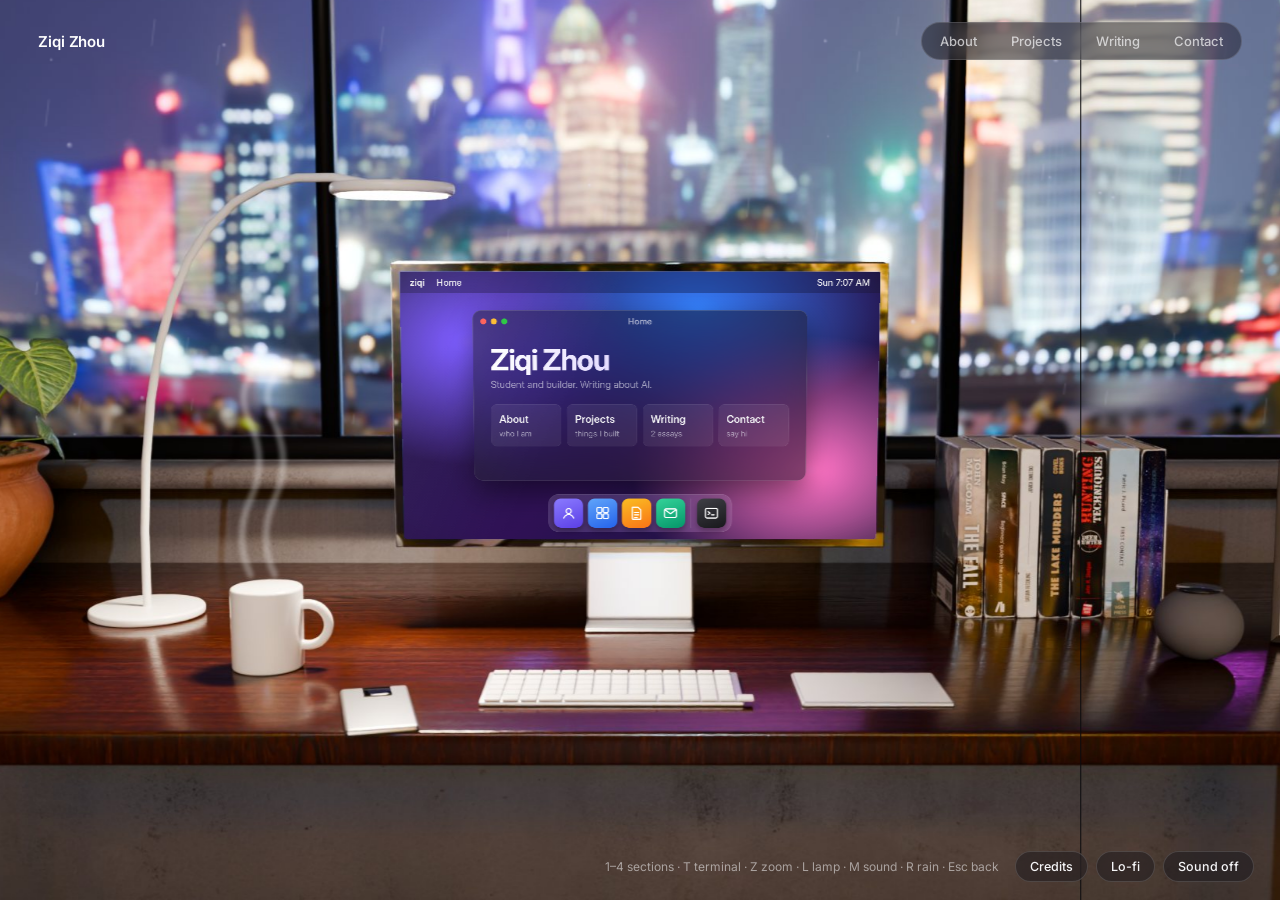
==== commit 28ac97a2: "Room: photoreal Blender render with a live screen Replace the vector scene with a Cycles render buil" ====
--- a/index.html
+++ b/index.html
@@ -7,194 +7,35 @@
   <meta name="description" content="Ziqi Zhou's room on the internet. Projects, writing and contact on a desk by the window.">
   <meta property="og:title" content="Ziqi Zhou">
   <meta property="og:description" content="Projects, writing and contact on a desk by the window.">
+  <meta property="og:image" content="assets/room/night_on.jpg">
   <link rel="icon" href="images/favicon.svg" type="image/svg+xml">
   <link rel="preconnect" href="https://fonts.googleapis.com">
   <link rel="preconnect" href="https://fonts.gstatic.com" crossorigin>
   <link href="https://fonts.googleapis.com/css2?family=Inter:wght@300;400;500;600;700&family=JetBrains+Mono:wght@400;500&display=swap" rel="stylesheet">
+  <link rel="preload" as="image" href="assets/room/night_on.jpg">
   <link rel="stylesheet" href="assets/room.css">
 </head>
 <body>
+  <div class="loader" id="loader"><span>ziqi</span><i><b id="loadBar"></b></i></div>
+
   <div class="viewport" id="viewport">
     <div class="stage" id="stage">
+      <!-- the room, rendered offline in Blender (Cycles); lamp on and lamp off -->
+      <img class="photo" id="photoOn" src="assets/room/night_on.jpg" alt="A desk at night by a window over a city skyline, with a display, keyboard, lamp, plant and books">
+      <img class="photo off" id="photoOff" src="assets/room/night_off.jpg" alt="" aria-hidden="true">
 
-      <!-- ===================== THE ROOM (1600 × 1000) ===================== -->
-      <svg class="scene" viewBox="0 0 1600 1000" preserveAspectRatio="none" aria-hidden="true">
-        <defs>
-          <linearGradient id="wall" x1="0" y1="0" x2="0" y2="1">
-            <stop offset="0" class="w1"/><stop offset=".7" class="w2"/><stop offset="1" class="w3"/>
-          </linearGradient>
-          <linearGradient id="sky" x1="0" y1="0" x2="0" y2="1">
-            <stop offset="0" class="s1"/><stop offset=".55" class="s2"/><stop offset=".85" class="s3"/><stop offset="1" class="s4"/>
-          </linearGradient>
-          <radialGradient id="horizon" cx=".5" cy="1" r=".7">
-            <stop offset="0" stop-color="#b49cff" stop-opacity=".35"/><stop offset="1" stop-color="#b49cff" stop-opacity="0"/>
-          </radialGradient>
-          <linearGradient id="sheen" x1="0" y1="0" x2="1" y2="1">
-            <stop offset="0" stop-color="#fff" stop-opacity="0"/><stop offset=".45" stop-color="#fff" stop-opacity=".05"/><stop offset=".55" stop-color="#fff" stop-opacity="0"/>
-          </linearGradient>
-          <linearGradient id="deskTop" x1="0" y1="0" x2="0" y2="1">
-            <stop offset="0" stop-color="#17171c"/><stop offset=".3" stop-color="#1f1f25"/><stop offset="1" stop-color="#2c2c33"/>
-          </linearGradient>
-          <linearGradient id="alu" x1="0" y1="0" x2="0" y2="1">
-            <stop offset="0" stop-color="#e9ebef"/><stop offset=".5" stop-color="#c9ccd3"/><stop offset="1" stop-color="#9fa3ab"/>
-          </linearGradient>
-          <linearGradient id="aluSide" x1="0" y1="0" x2="1" y2="0">
-            <stop offset="0" stop-color="#8d9199"/><stop offset=".5" stop-color="#d9dbe0"/><stop offset="1" stop-color="#8d9199"/>
-          </linearGradient>
-          <radialGradient id="mesh" cx=".4" cy=".35" r=".7">
-            <stop offset="0" stop-color="#6a6b74"/><stop offset="1" stop-color="#2a2a31"/>
-          </radialGradient>
-          <linearGradient id="ceramic" x1="0" y1="0" x2="1" y2="0">
-            <stop offset="0" stop-color="#d8d9de"/><stop offset=".4" stop-color="#fbfbfd"/><stop offset="1" stop-color="#c5c6cc"/>
-          </linearGradient>
-          <radialGradient id="lampLight" cx=".5" cy=".5" r=".5">
-            <stop offset="0" stop-color="#fff0d6" stop-opacity=".5"/><stop offset=".6" stop-color="#ffe2b8" stop-opacity=".1"/><stop offset="1" stop-color="#ffe2b8" stop-opacity="0"/>
-          </radialGradient>
-          <radialGradient id="screenGlow" cx=".5" cy=".5" r=".5">
-            <stop offset="0" stop-color="#8b7bff" stop-opacity=".5"/><stop offset=".5" stop-color="#8b7bff" stop-opacity=".14"/><stop offset="1" stop-color="#8b7bff" stop-opacity="0"/>
-          </radialGradient>
-          <pattern id="keys" width="16" height="14" patternUnits="userSpaceOnUse">
-            <rect x="1" y="1" width="13.5" height="11.5" rx="2.5" fill="#f7f7f9"/><rect x="1" y="11" width="13.5" height="1.5" rx=".75" fill="#c9cad0"/>
-          </pattern>
-          <filter id="neon" x="-30%" y="-80%" width="160%" height="260%">
-            <feGaussianBlur stdDeviation="3" result="b"/><feMerge><feMergeNode in="b"/><feMergeNode in="b"/><feMergeNode in="SourceGraphic"/></feMerge>
-          </filter>
-          <filter id="soft" x="-20%" y="-20%" width="140%" height="140%"><feGaussianBlur stdDeviation="6"/></filter>
-          <clipPath id="glass"><rect x="248" y="48" width="1104" height="592"/></clipPath>
-        </defs>
+      <!-- rain, masked to the visible glass -->
+      <canvas class="rain" id="rain" aria-hidden="true"></canvas>
 
-        <!-- wall -->
-        <rect width="1600" height="1000" fill="url(#wall)"/>
+      <!-- steam over the mug, glow on the speaker -->
+      <svg class="steam" id="steam" viewBox="0 0 60 120" aria-hidden="true">
+        <path d="M22 118 q-10 -22 0 -44 q10 -22 0 -44 q-8 -16 0 -28"/>
+        <path d="M36 118 q-10 -22 0 -44 q10 -22 0 -44 q-8 -16 0 -28"/>
+      </svg>
+      <div class="speaker-glow" id="speakerGlow" aria-hidden="true"></div>
 
-        <!-- floor-to-ceiling window; the city is generated in room.js into #city -->
-        <g clip-path="url(#glass)">
-          <rect x="248" y="48" width="1104" height="592" fill="url(#sky)"/>
-          <ellipse cx="800" cy="640" rx="760" ry="280" fill="url(#horizon)" class="horizon"/>
-          <circle class="moon" cx="1210" cy="140" r="40" fill="#f3eefe" opacity=".12"/><circle class="moon" cx="1210" cy="140" r="20" fill="#f3eefe"/>
-          <circle class="sun" cx="430" cy="170" r="34" fill="#ffe2b4"/>
-          <g id="city"></g>
-          <polygon points="248,48 700,48 380,640 248,640" fill="url(#sheen)"/>
-        </g>
-        <g fill="#0b0b0e">
-          <rect x="240" y="40" width="1120" height="8"/><rect x="240" y="40" width="8" height="610"/><rect x="1352" y="40" width="8" height="610"/>
-          <rect x="613" y="48" width="6" height="592"/><rect x="981" y="48" width="6" height="592"/>
-        </g>
-        <rect x="232" y="640" width="1136" height="14" rx="2" fill="#1a1a1f"/>
-        <rect x="232" y="640" width="1136" height="1.5" fill="#3b3b44"/>
-
-        <!-- left wall: framed photo (→ about) -->
-        <g class="hot" data-action="ch:1" data-label="photo · about me" tabindex="0">
-          <rect x="52" y="150" width="136" height="172" rx="3" fill="#f2f2f5"/>
-          <rect x="66" y="164" width="108" height="144" fill="#0d0d11"/>
-          <image href="images/avatar.svg" x="70" y="180" width="100" height="100" preserveAspectRatio="xMidYMid slice"/>
-        </g>
-
-        <!-- right wall: framed print (→ newest essay) -->
-        <g class="hot" data-action="book:owner" data-label="print · one owner, many agents" tabindex="0">
-          <rect x="1404" y="120" width="160" height="210" rx="3" fill="#f2f2f5"/>
-          <rect x="1418" y="134" width="132" height="182" fill="#e6e3f3"/>
-          <circle cx="1484" cy="210" r="44" fill="none" stroke="#7c3aed" stroke-width="1.5"/>
-          <circle cx="1484" cy="210" r="28" fill="none" stroke="#a78bfa" stroke-width="1.2"/>
-          <circle cx="1484" cy="210" r="7" fill="#7c3aed"/>
-          <circle cx="1440" cy="210" r="3.5" fill="#1f1f25"/><circle cx="1528" cy="210" r="3.5" fill="#1f1f25"/><circle cx="1484" cy="166" r="3.5" fill="#1f1f25"/><circle cx="1484" cy="254" r="3.5" fill="#1f1f25"/>
-          <text x="1484" y="290" text-anchor="middle" font-family="Inter" font-weight="600" font-size="11" letter-spacing="2.5" fill="#1f1f25">ONE OWNER</text>
-          <text x="1484" y="304" text-anchor="middle" font-family="Inter" font-weight="400" font-size="9" letter-spacing="2" fill="#5b5b66">MANY AGENTS</text>
-        </g>
-
-        <!-- light cast by the display and the lamp -->
-        <ellipse id="screenGlow" cx="800" cy="430" rx="460" ry="270" fill="url(#screenGlow)"/>
-        <g id="lampGlow">
-          <path d="M420 440 L520 440 L700 870 L180 870 Z" fill="#fff0d6" opacity=".045"/>
-          <ellipse cx="440" cy="740" rx="360" ry="200" fill="url(#lampLight)"/>
-        </g>
-
-        <!-- desk -->
-        <rect x="0" y="660" width="1600" height="212" fill="url(#deskTop)"/>
-        <rect x="0" y="660" width="1600" height="1.5" fill="#3a3a43"/>
-        <ellipse cx="800" cy="720" rx="420" ry="60" fill="#8b7bff" opacity=".07" filter="url(#soft)" id="deskGlow"/>
-        <rect x="0" y="870" width="1600" height="4" fill="#4a4a54"/>
-        <rect x="0" y="874" width="1600" height="126" fill="#0c0c0f"/>
-
-        <!-- plant in a white pot -->
-        <g class="hot" data-action="plant" data-label="plant · water it" tabindex="0">
-          <g id="leaves" style="transform-origin:160px 618px">
-            <g transform="translate(-10 18)">
-              <path d="M170 600 C140 520 80 500 40 470 C90 520 120 560 170 600Z" fill="#2f6b52"/>
-              <path d="M170 600 C150 500 170 430 200 390 C200 460 190 540 170 600Z" fill="#3c8565"/>
-              <path d="M172 600 C210 520 270 500 300 480 C260 540 220 580 172 600Z" fill="#2c6249"/>
-              <path d="M168 600 C120 560 70 580 30 560 C80 600 120 610 168 600Z" fill="#3a7a5d"/>
-              <path d="M170 600 C176 520 240 450 262 410 C252 480 220 560 170 600Z" fill="#45946f"/>
-              <path d="M170 600 C130 530 120 450 104 410 C140 460 160 540 170 600Z" fill="#336f55"/>
-            </g>
-          </g>
-          <rect x="112" y="608" width="96" height="88" rx="10" fill="url(#ceramic)"/>
-          <ellipse cx="160" cy="610" rx="48" ry="6" fill="#bfc0c6"/>
-        </g>
-
-        <!-- arc lamp -->
-        <g class="hot" data-action="lamp" data-label="lamp · toggle (L)" tabindex="0">
-          <ellipse cx="300" cy="694" rx="48" ry="8" fill="#e6e7eb"/>
-          <ellipse cx="300" cy="692" rx="48" ry="6" fill="#f6f6f8"/>
-          <path d="M300 690 C298 520 340 418 470 410" fill="none" stroke="#e6e7eb" stroke-width="5" stroke-linecap="round"/>
-          <ellipse cx="472" cy="420" rx="54" ry="9" fill="#f6f6f8"/>
-          <ellipse cx="472" cy="424" rx="48" ry="5" fill="#fff4e0" id="bulbEdge"/>
-        </g>
-
-        <!-- ceramic mug -->
-        <g class="hot" data-action="mug" data-label="coffee · still warm" tabindex="0">
-          <g id="steam" fill="none" stroke="#f2f2f7" stroke-width="2.5" stroke-linecap="round" opacity=".3">
-            <path d="M494 620 q-9 -18 0 -36 q9 -18 0 -36"/><path d="M512 624 q-9 -18 0 -36 q9 -18 0 -36"/>
-          </g>
-          <rect x="474" y="636" width="58" height="60" rx="9" fill="url(#ceramic)"/>
-          <ellipse cx="503" cy="638" rx="27" ry="5" fill="#3a2418"/>
-        </g>
-
-        <!-- the display: aluminium frame, black glass, stand -->
-        <path d="M762 584 L838 584 L866 690 L734 690 Z" fill="url(#aluSide)"/>
-        <rect x="708" y="686" width="184" height="8" rx="4" fill="url(#alu)"/>
-        <rect x="520" y="250" width="560" height="335" rx="14" fill="url(#alu)"/>
-        <rect x="520" y="250" width="560" height="2" rx="1" fill="#fff" opacity=".7"/>
-        <rect x="527" y="257" width="546" height="321" rx="9" fill="#040406"/>
-
-        <!-- keyboard (→ terminal) -->
-        <g class="hot" data-action="term" data-label="keyboard · terminal (T)" tabindex="0">
-          <rect x="642" y="752" width="296" height="54" rx="10" fill="url(#alu)"/>
-          <rect x="654" y="760" width="272" height="38" fill="url(#keys)"/>
-        </g>
-
-        <!-- trackpad (→ next section) -->
-        <g class="hot" data-action="next" data-label="trackpad · next section" tabindex="0">
-          <rect x="962" y="750" width="132" height="60" rx="12" fill="url(#alu)"/>
-          <rect x="966" y="754" width="124" height="52" rx="9" fill="#d9dbe0"/>
-        </g>
-
-        <!-- phone (→ contact) -->
-        <g class="hot" data-action="ch:4" data-label="phone · contact" tabindex="0">
-          <g transform="rotate(-8 450 790)">
-            <rect x="392" y="772" width="124" height="36" rx="12" fill="#121216"/>
-            <rect x="398" y="777" width="112" height="26" rx="8" fill="#1d1b2a"/>
-            <rect x="398" y="777" width="112" height="26" rx="8" fill="#8b7bff" opacity=".22" id="phoneGlow"/>
-            <circle cx="410" cy="790" r="3" fill="#2a2835"/>
-          </g>
-        </g>
-
-        <!-- books (spines filled in by room.js) -->
-        <g id="books"></g>
-
-        <!-- speaker (→ sound) -->
-        <g class="hot" data-action="sound" data-label="speaker · rain + music (M)" tabindex="0">
-          <ellipse cx="1422" cy="694" rx="34" ry="6" fill="#000" opacity=".35"/>
-          <path d="M1388 664 A34 30 0 0 0 1456 664 L1456 660 A34 10 0 0 0 1388 660 Z" fill="url(#mesh)"/>
-          <ellipse cx="1422" cy="660" rx="34" ry="10" fill="#3b3b44"/>
-          <ellipse cx="1422" cy="660" rx="22" ry="6" fill="#1a1a20" id="speakerTop"/>
-        </g>
-
-        <!-- darkness when the lamp is off (the screen sits above this) -->
-        <rect id="dark" width="1600" height="1000" fill="#030305" opacity="0" pointer-events="none"/>
-      </svg>
-
-      <!-- rain on the glass -->
-      <canvas id="rain" class="rain"></canvas>
+      <!-- clickable objects are added here by room.js from the render's layout -->
+      <div class="hotspots" id="hotspots"></div>
 
       <!-- ===================== THE SCREEN ===================== -->
       <div class="screen" id="screen">
@@ -215,7 +56,7 @@
           <span class="dock-sep"></span>
           <button data-term title="Terminal (T)"><svg viewBox="0 0 24 24"><rect x="3.5" y="5" width="17" height="14" rx="2.5"/><path d="M7.5 10l2.5 2-2.5 2M12 14.5h4"/></svg></button>
         </nav>
-        <div class="boot" id="boot"><span>ziqi</span><i><b id="bootBar"></b></i></div>
+        <div class="glare" aria-hidden="true"></div>
       </div>
     </div>
   </div>
@@ -228,19 +69,17 @@
     </nav>
   </header>
   <div class="hud-bottom">
-    <span class="hint">1–4 sections · T terminal · Z zoom · L lamp · M sound · N sky · Esc back</span>
+    <span class="hint">1–4 sections · T terminal · Z zoom · L lamp · M sound · R rain · Esc back</span>
     <button class="pill" id="creditsBtn">Credits</button>
     <a class="pill" href="lofi.html">Lo-fi</a>
     <button class="pill" id="soundBtn">Sound off</button>
   </div>
   <div class="tip" id="tip" role="status"></div>
-  <div class="hud-left" id="phaseLabel"></div>
   <div class="credits" id="credits" hidden>
     <b>Credits</b>
     <p>Inspired by <a href="https://felixrieseberg.com/?room=1" target="_blank" rel="noopener">Felix Rieseberg's room</a>.</p>
-    <p>Everything here is drawn in SVG and generated in the browser, including the skyline, the rain and the sound.</p>
-    <p>Type set in Inter and JetBrains Mono.</p>
-    <p class="dim">N changes the sky · R stops the rain</p>
+    <p>The room is modelled with Blender's Python API and rendered with Cycles. The view is the <a href="https://polyhaven.com/a/shanghai_bund" target="_blank" rel="noopener">Shanghai Bund</a> HDRI; the plant, books, photo frame and the wall and wood textures are from <a href="https://polyhaven.com" target="_blank" rel="noopener">Poly Haven</a> (CC0).</p>
+    <p>The display, keyboard, lamp and the rest are modelled in code. Rain and sound are generated in the browser.</p>
   </div>
 
   <!-- content for each section (kept in the page so it's readable without JS) -->
@@ -289,6 +128,7 @@
     </ul>
   </template>
 
+  <script src="assets/room/layout.js"></script>
   <script src="assets/room.js"></script>
 </body>
 </html>
--- a/assets/room.css
+++ b/assets/room.css
@@ -19,7 +19,7 @@
 
 .viewport { position: fixed; inset: 0; overflow: hidden; }
 .stage {
-  position: absolute; left: 0; top: 0; width: 1600px; height: 1000px;
+  position: absolute; left: 0; top: 0; width: 1920px; height: 1200px;
   transform-origin: 0 0; will-change: transform;
   transition: transform .9s cubic-bezier(.65, 0, .25, 1);
 }
@@ -48,10 +48,15 @@
 
 /* ---------------- the display ---------------- */
 .screen {
-  position: absolute; left: 33.5%; top: 26.6%; width: 33%; height: 29.7%;
-  border-radius: 3px; overflow: hidden; container-type: inline-size; background: #000;
+  /* a 1280×720 "panel" mapped onto the rendered display with a homography (room.js) */
+  position: absolute; left: 0; top: 0; width: 1280px; height: 720px; transform-origin: 0 0;
+  border-radius: 6px; overflow: hidden; container-type: inline-size; background: #000;
   color: var(--ink); font-family: var(--sans);
-  box-shadow: 0 0 60px rgba(139, 123, 255, .35);
+}
+.glare {
+  position: absolute; inset: 0; z-index: 6; pointer-events: none;
+  background: linear-gradient(115deg, rgba(255, 255, 255, .07) 0%, rgba(255, 255, 255, 0) 38%),
+              radial-gradient(120% 90% at 50% 50%, transparent 60%, rgba(0, 0, 0, .25) 100%);
 }
 .wallpaper {
   position: absolute; inset: -10%;
@@ -247,3 +252,40 @@
   .stage { transition: none; }
   .wallpaper, #steam path, .playing #speakerTop { animation: none; }
 }
+
+/* ---------------- photo room ---------------- */
+.photo { position: absolute; inset: 0; width: 100%; height: 100%; display: block; user-select: none; -webkit-user-drag: none; transition: opacity .7s ease; }
+.photo.off { opacity: 0; }
+.lamp-off #photoOff { opacity: 1; }
+.lamp-off #photoOn { opacity: 0; }
+.rain {
+  position: absolute; inset: 0; width: 100%; height: 100%; pointer-events: none;
+  -webkit-mask-image: url(room/glass_mask.png); mask-image: url(room/glass_mask.png);
+  -webkit-mask-size: 100% 100%; mask-size: 100% 100%;
+}
+.hotspots { position: absolute; inset: 0; }
+.hz {
+  position: absolute; border-radius: 14px; cursor: pointer; outline: none;
+  transition: box-shadow .3s, background-color .3s;
+}
+.hz:hover, .hz:focus-visible { box-shadow: 0 0 0 1.5px rgba(255, 255, 255, .55), 0 0 30px rgba(190, 175, 255, .35); background: rgba(255, 255, 255, .04); }
+.hz.book { border-radius: 4px; }
+.hz.book.active { box-shadow: 0 0 0 2px #a78bfa, 0 0 26px rgba(167, 139, 250, .6); }
+.steam { position: absolute; width: 60px; height: 120px; pointer-events: none; opacity: .55; filter: blur(2.5px); }
+.steam path { fill: none; stroke: rgba(255, 255, 255, .55); stroke-width: 4; stroke-linecap: round; animation: steam 3.6s ease-in-out infinite; }
+.steam path:nth-child(2) { animation-delay: 1.6s; }
+.steam.puff { opacity: 1; }
+.speaker-glow {
+  position: absolute; border-radius: 50%; pointer-events: none; opacity: 0; transition: opacity .6s;
+  background: radial-gradient(closest-side, rgba(167, 139, 250, .95), rgba(167, 139, 250, .25) 55%, transparent);
+  mix-blend-mode: screen;
+}
+.playing.speaker-glow { opacity: 1; animation: breathe 2.4s ease-in-out infinite; }
+.loader {
+  position: fixed; inset: 0; z-index: 50; background: #000; display: grid; place-content: center; justify-items: center; gap: 22px;
+  transition: opacity .8s;
+}
+.loader span { font: 600 34px var(--sans); letter-spacing: -.02em; }
+.loader i { display: block; width: 160px; height: 4px; border-radius: 4px; background: rgba(255, 255, 255, .2); overflow: hidden; }
+.loader b { display: block; height: 100%; width: 0; background: #fff; transition: width .2s; }
+.loader.done { opacity: 0; pointer-events: none; }
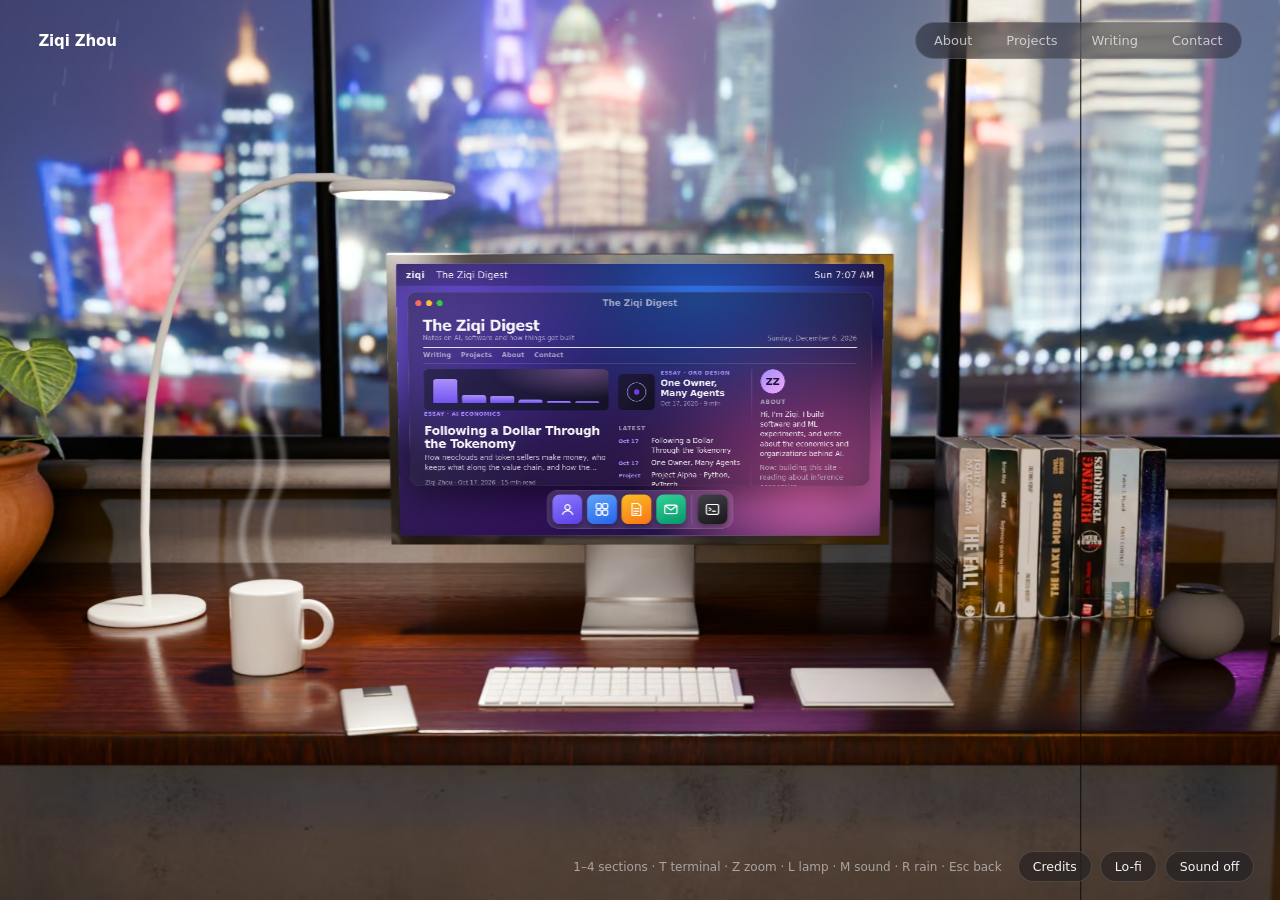
==== commit b9649d27: "Room: Apple-accurate hardware, digest home screen, faster loading - Remodel the display, stand, keyb" ====
--- a/index.html
+++ b/index.html
@@ -9,10 +9,7 @@
   <meta property="og:description" content="Projects, writing and contact on a desk by the window.">
   <meta property="og:image" content="assets/room/night_on.jpg">
   <link rel="icon" href="images/favicon.svg" type="image/svg+xml">
-  <link rel="preconnect" href="https://fonts.googleapis.com">
-  <link rel="preconnect" href="https://fonts.gstatic.com" crossorigin>
-  <link href="https://fonts.googleapis.com/css2?family=Inter:wght@300;400;500;600;700&family=JetBrains+Mono:wght@400;500&display=swap" rel="stylesheet">
-  <link rel="preload" as="image" href="assets/room/night_on.jpg">
+  <link rel="preload" as="image" href="assets/room/night_on.avif" type="image/avif" fetchpriority="high">
   <link rel="stylesheet" href="assets/room.css">
 </head>
 <body>
@@ -21,8 +18,14 @@
   <div class="viewport" id="viewport">
     <div class="stage" id="stage">
       <!-- the room, rendered offline in Blender (Cycles); lamp on and lamp off -->
-      <img class="photo" id="photoOn" src="assets/room/night_on.jpg" alt="A desk at night by a window over a city skyline, with a display, keyboard, lamp, plant and books">
-      <img class="photo off" id="photoOff" src="assets/room/night_off.jpg" alt="" aria-hidden="true">
+      <picture>
+        <source srcset="assets/room/night_on.avif" type="image/avif">
+        <source srcset="assets/room/night_on.webp" type="image/webp">
+        <img class="photo" id="photoOn" src="assets/room/night_on.jpg" fetchpriority="high" decoding="async" alt="A desk at night by a window over a city skyline, with a display, keyboard, lamp, plant and books">
+      </picture>
+      <!-- the lamp-off render is fetched after the room is on screen -->
+      <img class="photo off" id="photoOff" alt="" aria-hidden="true" decoding="async"
+           data-avif="assets/room/night_off.avif" data-webp="assets/room/night_off.webp" data-jpg="assets/room/night_off.jpg">
 
       <!-- rain, masked to the visible glass -->
       <canvas class="rain" id="rain" aria-hidden="true"></canvas>
@@ -84,14 +87,53 @@
 
   <!-- content for each section (kept in the page so it's readable without JS) -->
   <template id="ch-0">
-    <div class="hero">
-      <h1>Ziqi Zhou</h1>
-      <p class="dim">Student and builder. Writing about AI.</p>
-      <div class="tiles">
-        <button data-ch="1"><b>About</b><span>who I am</span></button>
-        <button data-ch="2"><b>Projects</b><span>things I built</span></button>
-        <button data-ch="3"><b>Writing</b><span>2 essays</span></button>
-        <button data-ch="4"><b>Contact</b><span>say hi</span></button>
+    <div class="digest">
+      <header class="dg-mast">
+        <div><b>The Ziqi Digest</b><span>Notes on AI, software and how things get built</span></div>
+        <span class="dg-date" data-today></span>
+      </header>
+      <nav class="dg-tabs">
+        <button data-ch="3">Writing</button><button data-ch="2">Projects</button><button data-ch="1">About</button><button data-ch="4">Contact</button>
+      </nav>
+      <div class="dg-grid">
+        <article class="dg-lead">
+          <a href="posts/tokenomy.html">
+            <div class="dg-art art-chain" aria-hidden="true"><i></i><i></i><i></i><i></i><i></i><i></i></div>
+            <p class="dg-kicker">Essay · AI economics</p>
+            <h2>Following a Dollar Through the Tokenomy</h2>
+            <p class="dg-dek">How neoclouds and token sellers make money, who keeps what along the value chain, and how the money circles back to the labs.</p>
+            <p class="dg-by">Ziqi Zhou · Oct 17, 2026 · 15 min read</p>
+          </a>
+        </article>
+        <div class="dg-side">
+          <article class="dg-item">
+            <a href="posts/one-owner-many-agents.html">
+              <div class="dg-art art-orbit" aria-hidden="true"><i></i></div>
+              <div>
+                <p class="dg-kicker">Essay · Org design</p>
+                <h3>One Owner, Many Agents</h3>
+                <p class="dg-by">Oct 17, 2026 · 9 min</p>
+              </div>
+            </a>
+          </article>
+          <section class="dg-latest">
+            <h4>Latest</h4>
+            <ol>
+              <li><time>Oct 17</time><a href="posts/tokenomy.html">Following a Dollar Through the Tokenomy</a></li>
+              <li><time>Oct 17</time><a href="posts/one-owner-many-agents.html">One Owner, Many Agents</a></li>
+              <li><time>Project</time><button data-book="alpha">Project Alpha · Python, PyTorch</button></li>
+              <li><time>Project</time><button data-book="beta">Project Beta · React, Node</button></li>
+            </ol>
+          </section>
+        </div>
+        <aside class="dg-about">
+          <div class="dg-avatar" aria-hidden="true">ZZ</div>
+          <h4>About</h4>
+          <!-- TODO: 换成你的介绍 -->
+          <p>Hi, I'm Ziqi. I build software and ML experiments, and write about the economics and organizations behind AI.</p>
+          <p class="dim">Now: building this site · reading about inference economics</p>
+          <button class="dg-cta" data-ch="4">Get in touch →</button>
+        </aside>
       </div>
     </div>
   </template>
--- a/assets/room.css
+++ b/assets/room.css
@@ -8,8 +8,9 @@
   --ink-2: rgba(235, 235, 245, .62);
   --glass: rgba(30, 30, 38, .55);
   --hair: rgba(255, 255, 255, .14);
-  --sans: -apple-system, BlinkMacSystemFont, "SF Pro Display", "Inter", system-ui, sans-serif;
-  --mono: "SF Mono", "JetBrains Mono", ui-monospace, Menlo, monospace;
+  /* system fonts only: SF on Apple devices, Segoe UI on Windows, no web font download */
+  --sans: -apple-system, BlinkMacSystemFont, "SF Pro Text", "Segoe UI", system-ui, "Helvetica Neue", Arial, sans-serif;
+  --mono: "SF Mono", ui-monospace, Menlo, Consolas, "Liberation Mono", monospace;
 }
 * { box-sizing: border-box; }
 html, body { margin: 0; height: 100%; background: var(--bg); color: var(--ink); overflow: hidden; }
@@ -256,8 +257,7 @@
 /* ---------------- photo room ---------------- */
 .photo { position: absolute; inset: 0; width: 100%; height: 100%; display: block; user-select: none; -webkit-user-drag: none; transition: opacity .7s ease; }
 .photo.off { opacity: 0; }
-.lamp-off #photoOff { opacity: 1; }
-.lamp-off #photoOn { opacity: 0; }
+.lamp-off #photoOff { opacity: 1; }   /* fades in over the lamp-on render once loaded */
 .rain {
   position: absolute; inset: 0; width: 100%; height: 100%; pointer-events: none;
   -webkit-mask-image: url(room/glass_mask.png); mask-image: url(room/glass_mask.png);
@@ -289,3 +289,51 @@
 .loader i { display: block; width: 160px; height: 4px; border-radius: 4px; background: rgba(255, 255, 255, .2); overflow: hidden; }
 .loader b { display: block; height: 100%; width: 0; background: #fff; transition: width .2s; }
 .loader.done { opacity: 0; pointer-events: none; }
+
+/* ---------------- the digest (home screen) ---------------- */
+.win.wide { left: 2.2%; right: 2.2%; top: 5.6cqi; bottom: 10.4cqi; }
+.digest { font-size: 1.45cqi; line-height: 1.42; }
+.win.wide .tv { padding: 1cqi 3cqi 1.2cqi; }
+.dg-mast { display: flex; justify-content: space-between; align-items: flex-end; border-bottom: 2px solid rgba(255, 255, 255, .85); padding-bottom: .8cqi; }
+.dg-mast b { display: block; font-size: 3cqi; font-weight: 800; letter-spacing: -.035em; line-height: 1; }
+.dg-mast span { color: var(--ink-2); font-size: 1.35cqi; }
+.dg-date { font-size: 1.35cqi; color: var(--ink-2); text-align: right; }
+.dg-tabs { display: flex; gap: 2cqi; padding: .6cqi 0 .7cqi; border-bottom: 1px solid rgba(255, 255, 255, .14); }
+.dg-tabs button { font-size: 1.35cqi; font-weight: 600; color: var(--ink-2); letter-spacing: .02em; }
+.dg-tabs button:hover { color: #fff; }
+.dg-grid { display: grid; grid-template-columns: 1.5fr 1fr .85fr; gap: 2cqi; padding-top: 1.2cqi; }
+.dg-grid a, .dg-grid button { display: block; text-align: left; color: inherit; }
+.dg-lead h2 { font-size: 2.5cqi; line-height: 1.1; letter-spacing: -.025em; margin: .2cqi 0 .5cqi; }
+.dg-lead a:hover h2, .dg-item a:hover h3 { color: #c4b5fd; }
+.dg-kicker { color: #a78bfa; font-size: 1.1cqi; font-weight: 700; letter-spacing: .08em; text-transform: uppercase; margin: .8cqi 0 0; }
+.dg-dek { color: rgba(235, 235, 245, .82); margin: 0 0 .5cqi; display: -webkit-box; -webkit-line-clamp: 2; -webkit-box-orient: vertical; overflow: hidden; }
+.dg-by { color: var(--ink-2); font-size: 1.2cqi; margin: 0; }
+.dg-art { border-radius: 1cqi; overflow: hidden; position: relative; background: #17142b; }
+.art-chain { height: 8.5cqi; display: flex; align-items: flex-end; gap: .9cqi; padding: 1.6cqi 2cqi;
+  background: radial-gradient(80% 120% at 85% 0%, rgba(240, 171, 252, .35), transparent 60%), linear-gradient(140deg, #231b4d, #141226); }
+.art-chain i { flex: 1; border-radius: .5cqi .5cqi 0 0; background: linear-gradient(#a78bfa, #6d4ff0); }
+.art-chain i:nth-child(1) { height: 92%; } .art-chain i:nth-child(2) { height: 30%; } .art-chain i:nth-child(3) { height: 28%; }
+.art-chain i:nth-child(4) { height: 12%; } .art-chain i:nth-child(5) { height: 7%; } .art-chain i:nth-child(6) { height: 5%; }
+.dg-item a { display: grid; grid-template-columns: 7.5cqi 1fr; gap: 1.2cqi; align-items: center; }
+.art-orbit { height: 7.5cqi; background: radial-gradient(circle at 50% 50%, #7c3aed 0 10%, transparent 11%), radial-gradient(circle at 50% 50%, transparent 0 34%, rgba(196, 181, 253, .7) 35% 37%, transparent 38%), linear-gradient(140deg, #1f1a3d, #12101f); }
+.dg-item h3 { font-size: 1.85cqi; line-height: 1.15; margin: .2cqi 0 .3cqi; letter-spacing: -.015em; }
+.dg-item .dg-kicker { margin: 0; }
+.dg-latest { margin-top: 1.1cqi; border-top: 1px solid rgba(255, 255, 255, .14); padding-top: 1cqi; }
+.dg-latest h4, .dg-about h4 { font-size: 1.2cqi; letter-spacing: .1em; text-transform: uppercase; color: var(--ink-2); margin: 0 0 .6cqi; }
+.dg-latest ol { list-style: none; padding: 0; margin: 0; display: grid; gap: .5cqi; }
+.dg-latest li { display: grid; grid-template-columns: 6cqi 1fr; gap: .8cqi; align-items: baseline; }
+.dg-latest time { color: #a78bfa; font-size: 1.15cqi; font-weight: 600; }
+.dg-latest a:hover, .dg-latest button:hover { color: #c4b5fd; }
+.dg-about { border-left: 1px solid rgba(255, 255, 255, .14); padding-left: 1.8cqi; }
+.dg-avatar { width: 5cqi; height: 5cqi; border-radius: 50%; display: grid; place-items: center; margin-bottom: 1cqi;
+  font-weight: 700; font-size: 2cqi; background: linear-gradient(140deg, #a78bfa, #f0abfc); color: #1a1033; }
+.dg-about p { margin: 0 0 .8cqi; }
+.dg-cta { margin-top: .4cqi; font-weight: 600; color: #c4b5fd !important; }
+@media (max-width: 760px) {
+  .win.wide { left: 2%; right: 2%; }
+  .digest { font-size: 2.6cqi; }
+  .dg-grid { grid-template-columns: 1fr; }
+  .dg-mast b { font-size: 5cqi; } .dg-mast span, .dg-date, .dg-tabs button, .dg-by, .dg-kicker, .dg-latest time { font-size: 2.1cqi; }
+  .dg-lead h2 { font-size: 4.4cqi; } .dg-item h3 { font-size: 3cqi; }
+  .dg-about { border-left: 0; padding-left: 0; }
+}
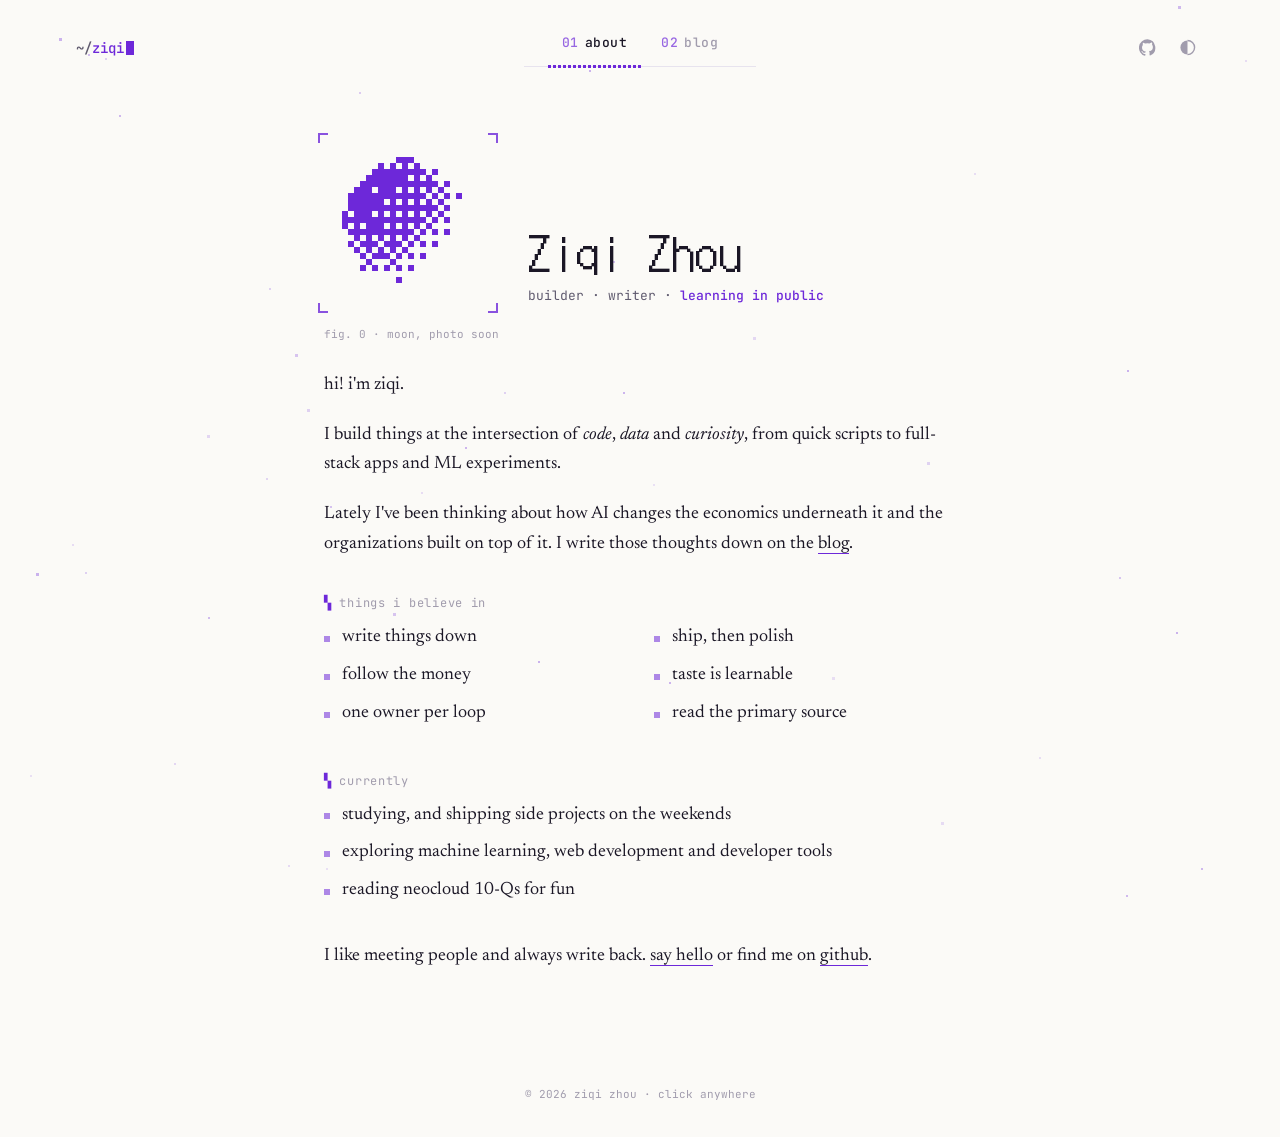
==== commit a4872f0e: "Minimal redesign: two tabs (about, blog), dithered portrait, pixel sky Co-Authored-By: Claude Opus 5" ====
--- a/index.html
+++ b/index.html
@@ -4,173 +4,392 @@
   <meta charset="utf-8">
   <meta name="viewport" content="width=device-width, initial-scale=1">
   <title>Ziqi Zhou</title>
-  <meta name="description" content="Ziqi Zhou's room on the internet. Projects, writing and contact on a desk by the window.">
+  <meta name="description" content="Ziqi Zhou — about and writing.">
   <meta property="og:title" content="Ziqi Zhou">
-  <meta property="og:description" content="Projects, writing and contact on a desk by the window.">
-  <meta property="og:image" content="assets/room/night_on.jpg">
+  <meta property="og:description" content="About and writing.">
   <link rel="icon" href="images/favicon.svg" type="image/svg+xml">
-  <link rel="preload" as="image" href="assets/room/night_on.avif" type="image/avif" fetchpriority="high">
-  <link rel="stylesheet" href="assets/room.css">
+  <link rel="preconnect" href="https://fonts.googleapis.com">
+  <link rel="preconnect" href="https://fonts.gstatic.com" crossorigin>
+  <link href="https://fonts.googleapis.com/css2?family=Newsreader:ital,opsz,wght@0,6..72,400;0,6..72,500;1,6..72,400&family=JetBrains+Mono:wght@400;500&family=DotGothic16&display=swap" rel="stylesheet">
+  <script>
+    try { const t = localStorage.getItem('min-theme'); if (t) document.documentElement.dataset.theme = t; } catch (e) {}
+  </script>
+  <style>
+    :root {
+      --bg: #fbfaf7; --ink: #1b1726; --ink-2: #5f5a6e; --ink-3: #a19cad;
+      --line: #e7e3ee; --accent: #6d28d9; --accent-soft: rgba(109, 40, 217, .1);
+      --dot: 109, 40, 217;
+      --serif: "Newsreader", Georgia, serif;
+      --mono: "JetBrains Mono", ui-monospace, monospace;
+      --pixel: "DotGothic16", var(--mono);
+    }
+    @media (prefers-color-scheme: dark) {
+      :root:not([data-theme="light"]) {
+        --bg: #0e0c14; --ink: #ece8f5; --ink-2: #a29db3; --ink-3: #5f5a70;
+        --line: #231f30; --accent: #a78bfa; --accent-soft: rgba(167, 139, 250, .12); --dot: 167, 139, 250;
+      }
+    }
+    :root[data-theme="dark"] {
+      --bg: #0e0c14; --ink: #ece8f5; --ink-2: #a29db3; --ink-3: #5f5a70;
+      --line: #231f30; --accent: #a78bfa; --accent-soft: rgba(167, 139, 250, .12); --dot: 167, 139, 250;
+    }
+
+    * { box-sizing: border-box; }
+    html { -webkit-text-size-adjust: 100%; }
+    body {
+      margin: 0; background: var(--bg); color: var(--ink);
+      font: 18px/1.65 var(--serif); min-height: 100vh;
+      -webkit-font-smoothing: antialiased;
+    }
+    ::selection { background: var(--accent); color: var(--bg); }
+    a { color: inherit; text-decoration: none; }
+    #sky { position: fixed; inset: 0; z-index: 0; pointer-events: none; }
+
+    /* ---------- header ---------- */
+    header {
+      position: relative; z-index: 2; display: grid; grid-template-columns: 1fr auto 1fr;
+      align-items: center; padding: 28px 36px 0; max-width: 1200px; margin: 0 auto;
+    }
+    .logo { font: 500 14px var(--mono); color: var(--ink-2); justify-self: start; }
+    .logo b { color: var(--accent); font-weight: 500; }
+    .caret { display: inline-block; width: .55em; height: 1em; margin-left: 2px; vertical-align: -2px; background: var(--accent); animation: blink 1.1s steps(1) infinite; }
+    @keyframes blink { 50% { opacity: 0; } }
+
+    .tabs { position: relative; display: flex; gap: 6px; padding-bottom: 10px; }
+    .tabs::after { content: ""; position: absolute; left: -24px; right: -24px; bottom: 0; height: 1px; background: var(--line); }
+    .tab {
+      appearance: none; border: 0; background: none; cursor: pointer; color: var(--ink-3);
+      font: 500 13px var(--mono); letter-spacing: .04em; padding: 6px 14px; transition: color .2s;
+    }
+    .tab:hover { color: var(--ink-2); }
+    .tab[aria-selected="true"] { color: var(--ink); }
+    .tab .k { color: var(--accent); opacity: .7; margin-right: 6px; }
+    .ind {
+      position: absolute; bottom: -1px; height: 3px; z-index: 1; background:
+        repeating-linear-gradient(90deg, var(--accent) 0 3px, transparent 3px 5px);
+      transition: left .35s cubic-bezier(.6,0,.2,1), width .35s cubic-bezier(.6,0,.2,1);
+    }
+
+    .side { justify-self: end; display: flex; gap: 6px; align-items: center; }
+    .ibtn {
+      width: 34px; height: 34px; display: grid; place-items: center; border-radius: 8px; color: var(--ink-3);
+      background: none; border: 0; cursor: pointer; transition: color .2s, background .2s;
+    }
+    .ibtn:hover { color: var(--accent); background: var(--accent-soft); }
+    .ibtn svg { width: 17px; height: 17px; }
+
+    /* ---------- panels ---------- */
+    main { position: relative; z-index: 1; max-width: 680px; margin: 0 auto; padding: 72px 24px 96px; }
+    .panel { display: none; }
+    .panel.on { display: block; animation: rise .5s cubic-bezier(.2,.7,.2,1); }
+    @keyframes rise { from { opacity: 0; transform: translateY(8px); } }
+
+    /* about */
+    .hero { display: grid; grid-template-columns: 168px 1fr; gap: 36px; align-items: end; margin-bottom: 64px; }
+    .photo { position: relative; width: 168px; height: 168px; cursor: crosshair; }
+    .photo canvas { width: 100%; height: 100%; display: block; image-rendering: pixelated; border-radius: 4px; }
+    .photo::after {
+      content: ""; position: absolute; inset: -6px; pointer-events: none;
+      background:
+        linear-gradient(var(--accent) 0 0) 0 0 / 10px 2px, linear-gradient(var(--accent) 0 0) 0 0 / 2px 10px,
+        linear-gradient(var(--accent) 0 0) 100% 0 / 10px 2px, linear-gradient(var(--accent) 0 0) 100% 0 / 2px 10px,
+        linear-gradient(var(--accent) 0 0) 0 100% / 10px 2px, linear-gradient(var(--accent) 0 0) 0 100% / 2px 10px,
+        linear-gradient(var(--accent) 0 0) 100% 100% / 10px 2px, linear-gradient(var(--accent) 0 0) 100% 100% / 2px 10px;
+      background-repeat: no-repeat; opacity: .8;
+    }
+    .photo .cap { position: absolute; left: 0; bottom: -34px; white-space: nowrap; font: 11px var(--mono); color: var(--ink-3); }
+    h1 { font: 400 46px/1 var(--pixel); letter-spacing: .02em; margin: 0 0 12px; }
+    .sub { font: 13px/1.6 var(--mono); color: var(--ink-2); margin: 0; }
+    .sub b { color: var(--accent); font-weight: 500; }
+
+    .prose p { margin: 0 0 20px; }
+    .prose em { color: var(--ink); }
+    .prose a, .inline { color: var(--ink); background-image: linear-gradient(var(--accent), var(--accent)); background-size: 100% 1px; background-position: 0 100%; background-repeat: no-repeat; transition: background-size .25s, color .2s; padding-bottom: 1px; }
+    .prose a:hover { color: var(--accent); }
+    .lbl { font: 12px var(--mono); color: var(--ink-3); letter-spacing: .06em; margin: 36px 0 12px; }
+    .lbl::before { content: "▚ "; color: var(--accent); }
+    ul.sq { list-style: none; padding: 0; margin: 0 0 20px; columns: 2; column-gap: 28px; }
+    ul.sq li { position: relative; padding-left: 18px; margin-bottom: 8px; break-inside: avoid; }
+    ul.sq li::before { content: ""; position: absolute; left: 0; top: .72em; width: 6px; height: 6px; background: var(--accent); opacity: .55; }
+    ul.sq.one { columns: 1; }
+
+    /* blog */
+    .posts { list-style: none; padding: 0; margin: 0; }
+    .post a { display: grid; grid-template-columns: 92px 1fr 18px; gap: 18px; padding: 22px 0; border-bottom: 1px solid var(--line); align-items: baseline; }
+    .post:first-child a { border-top: 1px solid var(--line); }
+    .post time { font: 12px var(--mono); color: var(--ink-3); }
+    .post h2 { font: 500 22px/1.3 var(--serif); margin: 0 0 6px; transition: color .2s; }
+    .post p { margin: 0; color: var(--ink-2); font-size: 16px; line-height: 1.55; }
+    .post .tags { font: 11px var(--mono); color: var(--ink-3); margin-top: 10px; }
+    .post .arr { font: 14px var(--mono); color: var(--accent); opacity: 0; transform: translateX(-6px); transition: .25s; }
+    .post a:hover h2 { color: var(--accent); }
+    .post a:hover .arr { opacity: 1; transform: none; }
+    .count { font: 12px var(--mono); color: var(--ink-3); margin: 0 0 18px; }
+
+    footer { position: relative; z-index: 1; text-align: center; font: 11px var(--mono); color: var(--ink-3); padding: 0 0 36px; }
+
+    @media (max-width: 640px) {
+      body { font-size: 17px; }
+      header { grid-template-columns: 1fr auto; padding: 20px 16px 0; row-gap: 18px; }
+      .tabs { grid-column: 1 / -1; grid-row: 2; justify-self: center; }
+      main { padding: 48px 16px 72px; }
+      .hero { grid-template-columns: 1fr; gap: 56px; }
+      h1 { font-size: 38px; }
+      ul.sq { columns: 1; }
+      .post a { grid-template-columns: 1fr; gap: 6px; }
+      .post .arr { display: none; }
+    }
+    @media (prefers-reduced-motion: reduce) { * { animation: none !important; transition: none !important; } }
+  </style>
 </head>
 <body>
-  <div class="loader" id="loader"><span>ziqi</span><i><b id="loadBar"></b></i></div>
-
-  <div class="viewport" id="viewport">
-    <div class="stage" id="stage">
-      <!-- the room, rendered offline in Blender (Cycles); lamp on and lamp off -->
-      <picture>
-        <source srcset="assets/room/night_on.avif" type="image/avif">
-        <source srcset="assets/room/night_on.webp" type="image/webp">
-        <img class="photo" id="photoOn" src="assets/room/night_on.jpg" fetchpriority="high" decoding="async" alt="A desk at night by a window over a city skyline, with a display, keyboard, lamp, plant and books">
-      </picture>
-      <!-- the lamp-off render is fetched after the room is on screen -->
-      <img class="photo off" id="photoOff" alt="" aria-hidden="true" decoding="async"
-           data-avif="assets/room/night_off.avif" data-webp="assets/room/night_off.webp" data-jpg="assets/room/night_off.jpg">
-
-      <!-- rain, masked to the visible glass -->
-      <canvas class="rain" id="rain" aria-hidden="true"></canvas>
-
-      <!-- steam over the mug, glow on the speaker -->
-      <svg class="steam" id="steam" viewBox="0 0 60 120" aria-hidden="true">
-        <path d="M22 118 q-10 -22 0 -44 q10 -22 0 -44 q-8 -16 0 -28"/>
-        <path d="M36 118 q-10 -22 0 -44 q10 -22 0 -44 q-8 -16 0 -28"/>
-      </svg>
-      <div class="speaker-glow" id="speakerGlow" aria-hidden="true"></div>
-
-      <!-- clickable objects are added here by room.js from the render's layout -->
-      <div class="hotspots" id="hotspots"></div>
-
-      <!-- ===================== THE SCREEN ===================== -->
-      <div class="screen" id="screen">
-        <div class="wallpaper" aria-hidden="true"></div>
-        <div class="menubar">
-          <span class="mb-left"><b>ziqi</b><span id="mbApp">Home</span></span>
-          <span id="mbClock">--:--</span>
+  <canvas id="sky" aria-hidden="true"></canvas>
+
+  <header>
+    <a class="logo" href="#about">~/<b>ziqi</b><span class="caret"></span></a>
+    <nav class="tabs" role="tablist" aria-label="Sections">
+      <button class="tab" role="tab" id="t-about" aria-controls="about" data-tab="about"><span class="k">01</span>about</button>
+      <button class="tab" role="tab" id="t-blog" aria-controls="blog" data-tab="blog"><span class="k">02</span>blog</button>
+      <span class="ind" aria-hidden="true"></span>
+    </nav>
+    <div class="side">
+      <a class="ibtn" href="https://github.com/ziqi-zhou02" target="_blank" rel="noopener" aria-label="GitHub">
+        <svg viewBox="0 0 24 24" fill="currentColor"><path d="M12 .3a12 12 0 0 0-3.8 23.4c.6.1.8-.3.8-.6v-2c-3.3.7-4-1.6-4-1.6-.6-1.4-1.4-1.8-1.4-1.8-1-.7.1-.7.1-.7 1.2.1 1.8 1.2 1.8 1.2 1 1.8 2.8 1.3 3.5 1 .1-.8.4-1.3.8-1.6-2.7-.3-5.5-1.3-5.5-6 0-1.2.5-2.3 1.2-3.1-.1-.4-.5-1.6.1-3.2 0 0 1-.3 3.3 1.2a11.5 11.5 0 0 1 6 0C17.3 4.6 18.3 5 18.3 5c.6 1.6.2 2.8.1 3.2.8.8 1.2 1.9 1.2 3.1 0 4.6-2.8 5.6-5.5 5.9.4.4.8 1.1.8 2.2v3.3c0 .3.2.7.8.6A12 12 0 0 0 12 .3"/></svg>
+      </a>
+      <button class="ibtn" id="theme" aria-label="Toggle light and dark">
+        <svg viewBox="0 0 24 24" fill="currentColor"><path d="M12 2a10 10 0 1 0 0 20V2z"/><path d="M12 2a10 10 0 0 1 0 20" fill="none" stroke="currentColor" stroke-width="2"/></svg>
+      </button>
+    </div>
+  </header>
+
+  <main>
+    <!-- ============ ABOUT ============ -->
+    <section class="panel" id="about" role="tabpanel" aria-labelledby="t-about">
+      <div class="hero">
+        <!-- 照片：把你的照片放到 images/avatar.jpg，页面会自动用它（没有就用 avatar.svg） -->
+        <div class="photo" id="photo" title="hover to develop">
+          <canvas id="pix" width="84" height="84" role="img" aria-label="Portrait of Ziqi Zhou"></canvas>
+          <span class="cap" id="cap">fig. 0 · me, dithered</span>
         </div>
-        <section class="win" id="win" aria-live="polite">
-          <div class="win-bar"><i></i><i></i><i></i><span id="winTitle">Home</span></div>
-          <div class="tv" id="tv"></div>
-        </section>
-        <nav class="dock" aria-label="sections">
-          <button data-ch="1" title="About (1)"><svg viewBox="0 0 24 24"><circle cx="12" cy="9" r="3.6"/><path d="M5 19c1.4-3.3 4-5 7-5s5.6 1.7 7 5"/></svg></button>
-          <button data-ch="2" title="Projects (2)"><svg viewBox="0 0 24 24"><rect x="4" y="4" width="7" height="7" rx="1.6"/><rect x="13" y="4" width="7" height="7" rx="1.6"/><rect x="4" y="13" width="7" height="7" rx="1.6"/><rect x="13" y="13" width="7" height="7" rx="1.6"/></svg></button>
-          <button data-ch="3" title="Writing (3)"><svg viewBox="0 0 24 24"><path d="M6 3.5h8l4 4V20a.5.5 0 0 1-.5.5h-11A.5.5 0 0 1 6 20z"/><path d="M9 11h6M9 14.5h6M9 18h4"/></svg></button>
-          <button data-ch="4" title="Contact (4)"><svg viewBox="0 0 24 24"><rect x="3.5" y="6" width="17" height="12" rx="2"/><path d="M4 7l8 6 8-6"/></svg></button>
-          <span class="dock-sep"></span>
-          <button data-term title="Terminal (T)"><svg viewBox="0 0 24 24"><rect x="3.5" y="5" width="17" height="14" rx="2.5"/><path d="M7.5 10l2.5 2-2.5 2M12 14.5h4"/></svg></button>
-        </nav>
-        <div class="glare" aria-hidden="true"></div>
+        <div>
+          <h1>Ziqi Zhou</h1>
+          <p class="sub">builder · writer · <b>learning in public</b></p>
+        </div>
       </div>
-    </div>
-  </div>
-
-  <!-- HUD -->
-  <header class="hud-top">
-    <a href="#" class="brand" data-ch="0">Ziqi Zhou</a>
-    <nav>
-      <a href="#about" data-ch="1">About</a><a href="#projects" data-ch="2">Projects</a><a href="#writing" data-ch="3">Writing</a><a href="#contact" data-ch="4">Contact</a>
-    </nav>
-  </header>
-  <div class="hud-bottom">
-    <span class="hint">1–4 sections · T terminal · Z zoom · L lamp · M sound · R rain · Esc back</span>
-    <button class="pill" id="creditsBtn">Credits</button>
-    <a class="pill" href="lofi.html">Lo-fi</a>
-    <button class="pill" id="soundBtn">Sound off</button>
-  </div>
-  <div class="tip" id="tip" role="status"></div>
-  <div class="credits" id="credits" hidden>
-    <b>Credits</b>
-    <p>Inspired by <a href="https://felixrieseberg.com/?room=1" target="_blank" rel="noopener">Felix Rieseberg's room</a>.</p>
-    <p>The room is modelled with Blender's Python API and rendered with Cycles. The view is the <a href="https://polyhaven.com/a/shanghai_bund" target="_blank" rel="noopener">Shanghai Bund</a> HDRI; the plant, books, photo frame and the wall and wood textures are from <a href="https://polyhaven.com" target="_blank" rel="noopener">Poly Haven</a> (CC0).</p>
-    <p>The display, keyboard, lamp and the rest are modelled in code. Rain and sound are generated in the browser.</p>
-  </div>
-
-  <!-- content for each section (kept in the page so it's readable without JS) -->
-  <template id="ch-0">
-    <div class="digest">
-      <header class="dg-mast">
-        <div><b>The Ziqi Digest</b><span>Notes on AI, software and how things get built</span></div>
-        <span class="dg-date" data-today></span>
-      </header>
-      <nav class="dg-tabs">
-        <button data-ch="3">Writing</button><button data-ch="2">Projects</button><button data-ch="1">About</button><button data-ch="4">Contact</button>
-      </nav>
-      <div class="dg-grid">
-        <article class="dg-lead">
+
+      <!-- TODO: 换成你自己的介绍 -->
+      <div class="prose">
+        <p>hi! i'm ziqi.</p>
+        <p>I build things at the intersection of <em>code</em>, <em>data</em> and <em>curiosity</em>, from quick scripts to full-stack apps and ML experiments.</p>
+        <p>Lately I've been thinking about how AI changes the economics underneath it and the organizations built on top of it. I write those thoughts down on the <a href="#blog" data-go="blog">blog</a>.</p>
+      </div>
+
+      <p class="lbl">things i believe in</p>
+      <ul class="sq">
+        <li>write things down</li>
+        <li>follow the money</li>
+        <li>one owner per loop</li>
+        <li>ship, then polish</li>
+        <li>taste is learnable</li>
+        <li>read the primary source</li>
+      </ul>
+
+      <p class="lbl">currently</p>
+      <ul class="sq one">
+        <li>studying, and shipping side projects on the weekends</li>
+        <li>exploring machine learning, web development and developer tools</li>
+        <li>reading neocloud 10-Qs for fun</li>
+      </ul>
+
+      <div class="prose">
+        <p style="margin-top:28px">I like meeting people and always write back. <a href="mailto:you@example.com">say hello</a> or find me on <a href="https://github.com/ziqi-zhou02" target="_blank" rel="noopener">github</a>.</p>
+      </div>
+    </section>
+
+    <!-- ============ BLOG ============ -->
+    <section class="panel" id="blog" role="tabpanel" aria-labelledby="t-blog">
+      <p class="count">2 posts · newest first</p>
+      <ul class="posts">
+        <li class="post">
           <a href="posts/tokenomy.html">
-            <div class="dg-art art-chain" aria-hidden="true"><i></i><i></i><i></i><i></i><i></i><i></i></div>
-            <p class="dg-kicker">Essay · AI economics</p>
-            <h2>Following a Dollar Through the Tokenomy</h2>
-            <p class="dg-dek">How neoclouds and token sellers make money, who keeps what along the value chain, and how the money circles back to the labs.</p>
-            <p class="dg-by">Ziqi Zhou · Oct 17, 2026 · 15 min read</p>
+            <time datetime="2026-10-17">2026.10.17</time>
+            <div>
+              <h2>Following a Dollar Through the Tokenomy</h2>
+              <p>How neoclouds and token sellers make money, who keeps what along the value chain, and how the money circles back to the labs.</p>
+              <div class="tags">#ai-economics #neocloud · ~18 min</div>
+            </div>
+            <span class="arr">→</span>
           </a>
-        </article>
-        <div class="dg-side">
-          <article class="dg-item">
-            <a href="posts/one-owner-many-agents.html">
-              <div class="dg-art art-orbit" aria-hidden="true"><i></i></div>
-              <div>
-                <p class="dg-kicker">Essay · Org design</p>
-                <h3>One Owner, Many Agents</h3>
-                <p class="dg-by">Oct 17, 2026 · 9 min</p>
-              </div>
-            </a>
-          </article>
-          <section class="dg-latest">
-            <h4>Latest</h4>
-            <ol>
-              <li><time>Oct 17</time><a href="posts/tokenomy.html">Following a Dollar Through the Tokenomy</a></li>
-              <li><time>Oct 17</time><a href="posts/one-owner-many-agents.html">One Owner, Many Agents</a></li>
-              <li><time>Project</time><button data-book="alpha">Project Alpha · Python, PyTorch</button></li>
-              <li><time>Project</time><button data-book="beta">Project Beta · React, Node</button></li>
-            </ol>
-          </section>
-        </div>
-        <aside class="dg-about">
-          <div class="dg-avatar" aria-hidden="true">ZZ</div>
-          <h4>About</h4>
-          <!-- TODO: 换成你的介绍 -->
-          <p>Hi, I'm Ziqi. I build software and ML experiments, and write about the economics and organizations behind AI.</p>
-          <p class="dim">Now: building this site · reading about inference economics</p>
-          <button class="dg-cta" data-ch="4">Get in touch →</button>
-        </aside>
-      </div>
-    </div>
-  </template>
-  <template id="ch-1">
-    <h2>About</h2>
-    <!-- TODO: 替换成你的个人介绍 -->
-    <p>Hi, I'm Ziqi. I like turning vague ideas into working software, from quick scripts to full-stack apps and ML experiments.</p>
-    <p>Lately I've been exploring machine learning, developer tools and the economics of AI.</p>
-    <p class="dim">Python · TypeScript · PyTorch · React</p>
-  </template>
-  <template id="ch-2">
-    <h2>Projects</h2>
-    <!-- TODO: 换成你的项目 -->
-    <ul class="list">
-      <li><button data-book="alpha"><b>Project Alpha</b><span>Python · PyTorch</span></button></li>
-      <li><button data-book="beta"><b>Project Beta</b><span>React · Node</span></button></li>
-      <li><button data-book="gamma"><b>Project Gamma</b><span>Rust · CLI</span></button></li>
-      <li><button data-book="delta"><b>Project Delta</b><span>D3 · SQL</span></button></li>
-    </ul>
-  </template>
-  <template id="ch-3">
-    <h2>Writing</h2>
-    <ul class="list">
-      <li><a href="posts/tokenomy.html"><b>Following a Dollar Through the Tokenomy</b><span>Oct 17, 2026 · 15 min</span></a></li>
-      <li><a href="posts/one-owner-many-agents.html"><b>One Owner, Many Agents</b><span>Oct 17, 2026 · 9 min</span></a></li>
-    </ul>
-  </template>
-  <template id="ch-4">
-    <h2>Contact</h2>
-    <!-- TODO: 换成你的邮箱 -->
-    <ul class="list">
-      <li><a href="mailto:you@example.com"><b>Email</b><span>you@example.com</span></a></li>
-      <li><a href="https://github.com/ziqi-zhou02" target="_blank" rel="noopener"><b>GitHub</b><span>ziqi-zhou02</span></a></li>
-    </ul>
-  </template>
-
-  <script src="assets/room/layout.js"></script>
-  <script src="assets/room.js"></script>
+        </li>
+        <li class="post">
+          <a href="posts/one-owner-many-agents.html">
+            <time datetime="2026-10-17">2026.10.17</time>
+            <div>
+              <h2>One Owner, Many Agents</h2>
+              <p>Notes on the future of organizations, and why context flows better when one person working with agents owns the whole loop.</p>
+              <div class="tags">#organizations #agents · ~10 min</div>
+            </div>
+            <span class="arr">→</span>
+          </a>
+        </li>
+      </ul>
+    </section>
+  </main>
+
+  <footer>© <span id="yr"></span> ziqi zhou · click anywhere</footer>
+
+  <script>
+  (() => {
+    const $ = (s, r = document) => r.querySelector(s);
+    const css = n => getComputedStyle(document.documentElement).getPropertyValue(n).trim();
+    const reduce = matchMedia('(prefers-reduced-motion: reduce)').matches;
+    let lum = null, level = 0, raf = 0;
+    $('#yr').textContent = new Date().getFullYear();
+
+    /* ---------- tabs (hash routed) ---------- */
+    const tabs = [...document.querySelectorAll('.tab')], ind = $('.ind');
+    function show(name, push) {
+      if (!['about', 'blog'].includes(name)) name = 'about';
+      tabs.forEach(t => {
+        const on = t.dataset.tab === name;
+        t.setAttribute('aria-selected', on); t.tabIndex = on ? 0 : -1;
+        document.getElementById(t.dataset.tab).classList.toggle('on', on);
+        if (on) { ind.style.left = t.offsetLeft + 'px'; ind.style.width = t.offsetWidth + 'px'; }
+      });
+      if (push) history.replaceState(null, '', '#' + name);
+      if (name === 'about') develop(0);
+    }
+    tabs.forEach(t => {
+      t.addEventListener('click', () => show(t.dataset.tab, true));
+      t.addEventListener('keydown', e => {
+        if (e.key !== 'ArrowLeft' && e.key !== 'ArrowRight') return;
+        const n = tabs[(tabs.indexOf(t) + (e.key === 'ArrowRight' ? 1 : tabs.length - 1)) % tabs.length];
+        n.focus(); show(n.dataset.tab, true);
+      });
+    });
+    document.querySelectorAll('[data-go]').forEach(a => a.addEventListener('click', e => { e.preventDefault(); show(a.dataset.go, true); scrollTo(0, 0); }));
+    document.querySelectorAll('a.logo').forEach(a => a.addEventListener('click', e => { e.preventDefault(); show('about', true); }));
+    addEventListener('hashchange', () => show(location.hash.slice(1)));
+    addEventListener('resize', () => show(location.hash.slice(1) || 'about'));
+    document.fonts && document.fonts.ready.then(() => show(location.hash.slice(1) || 'about'));
+    show(location.hash.slice(1) || 'about');
+
+    /* ---------- theme ---------- */
+    $('#theme').addEventListener('click', () => {
+      const dark = getComputedStyle(document.body).backgroundColor !== 'rgb(251, 250, 247)';
+      const next = dark ? 'light' : 'dark';
+      document.documentElement.dataset.theme = next;
+      try { localStorage.setItem('min-theme', next); } catch (e) {}
+      paint();
+    });
+
+    /* ---------- dithered portrait (Bayer 4x4) ---------- */
+    const cv = $('#pix'), cx = cv.getContext('2d'), N = cv.width;
+    const B = [0, 8, 2, 10, 12, 4, 14, 6, 3, 11, 1, 9, 15, 7, 13, 5];
+    const img = new Image();
+    img.onload = () => {
+      const c = document.createElement('canvas'); c.width = c.height = N;
+      const g = c.getContext('2d'), s = Math.min(img.width, img.height) || N;
+      g.drawImage(img, (img.width - s) / 2 || 0, (img.height - s) / 2 || 0, s, s, 0, 0, N, N);
+      const d = g.getImageData(0, 0, N, N).data; lum = new Float32Array(N * N);
+      for (let i = 0; i < N * N; i++) lum[i] = (0.299 * d[i * 4] + 0.587 * d[i * 4 + 1] + 0.114 * d[i * 4 + 2]) / 255;
+      paint();
+    };
+    // no photo yet: dither a moon instead
+    img.onerror = () => {
+      lum = new Float32Array(N * N);
+      const craters = [[.38, .36, .09], [.62, .58, .12], [.45, .7, .06], [.66, .32, .05], [.3, .58, .05]];
+      for (let y = 0; y < N; y++) for (let x = 0; x < N; x++) {
+        const u = (x + .5) / N * 2 - 1, v = (y + .5) / N * 2 - 1, r2 = u * u + v * v;
+        let L = .97 - .05 * (y / N);
+        if (r2 < .62) {
+          const z = Math.sqrt(.62 - r2) / Math.sqrt(.62);
+          const nx = u / Math.sqrt(.62), ny = v / Math.sqrt(.62);
+          L = .12 + .8 * Math.max(0, nx * -.55 + ny * -.45 + z * .7);
+          for (const [cx_, cy_, cr] of craters) {
+            const d = Math.hypot((x + .5) / N - cx_, (y + .5) / N - cy_);
+            if (d < cr) L *= .72 + .28 * (d / cr);
+          }
+          L = 1 - L * .92; // lit side becomes ink
+        }
+        lum[y * N + x] = L;
+      }
+      $('#cap').textContent = 'fig. 0 · moon, photo soon';
+      paint();
+    };
+    img.src = 'images/avatar.jpg';
+
+    function hex(h) { h = h.replace('#', ''); return [0, 2, 4].map(i => parseInt(h.slice(i, i + 2), 16)); }
+    function paint() {
+      if (!lum) return;
+      const ink = hex(css('--accent')), bg = hex(css('--bg'));
+      // block size shrinks from 3px to 1px as the photo "develops"
+      const blk = level > .66 ? 1 : level > .33 ? 2 : 3;
+      const out = cx.createImageData(N, N), o = out.data;
+      for (let y = 0; y < N; y++) for (let x = 0; x < N; x++) {
+        const bx = x - x % blk, by = y - y % blk;
+        let v = lum[by * N + bx];
+        v = Math.min(1, Math.max(0, (v - .5) * 1.35 + .5));
+        const t = (B[((by / blk) & 3) * 4 + ((bx / blk) & 3)] + .5) / 16;
+        const on = v < t; // dark pixels become ink
+        const c = on ? ink : bg, i = (y * N + x) * 4;
+        o[i] = c[0]; o[i + 1] = c[1]; o[i + 2] = c[2]; o[i + 3] = 255;
+      }
+      cx.putImageData(out, 0, 0);
+    }
+    function develop(target) {
+      cancelAnimationFrame(raf);
+      if (reduce) { level = target; return paint(); }
+      const step = () => {
+        level += (target - level) * .12;
+        if (Math.abs(target - level) < .01) level = target;
+        paint(); if (level !== target) raf = requestAnimationFrame(step);
+      };
+      step();
+    }
+    const ph = $('#photo');
+    ph.addEventListener('mouseenter', () => develop(1));
+    ph.addEventListener('mouseleave', () => develop(0));
+    ph.addEventListener('click', () => develop(level > .5 ? 0 : 1));
+
+    /* ---------- pixel sky + click bursts ---------- */
+    const sky = $('#sky'), g = sky.getContext('2d');
+    let W, H, dpr, stars = [], bursts = [];
+    function size() {
+      dpr = Math.min(devicePixelRatio || 1, 2); W = innerWidth; H = innerHeight;
+      sky.width = W * dpr; sky.height = H * dpr; sky.style.width = W + 'px'; sky.style.height = H + 'px';
+      g.setTransform(dpr, 0, 0, dpr, 0, 0);
+      const n = Math.round(W * H / 26000);
+      stars = Array.from({ length: n }, () => ({ x: Math.random() * W | 0, y: Math.random() * H | 0, s: Math.random() < .2 ? 3 : 2, p: Math.random() * 6.28, v: .3 + Math.random() * .7 }));
+    }
+    size(); addEventListener('resize', size);
+    addEventListener('pointerdown', e => {
+      if (e.target.closest('a, button, .photo')) return;
+      const pts = [];
+      for (let i = 0; i < 18; i++) { const a = i / 18 * 6.283; pts.push({ a, r: 0, s: i % 3 ? 3 : 4 }); }
+      bursts.push({ x: e.clientX, y: e.clientY, t: 0, pts });
+    });
+    function frame(ts) {
+      g.clearRect(0, 0, W, H);
+      const rgb = css('--dot');
+      for (const s of stars) {
+        const a = reduce ? .25 : .12 + .22 * (0.5 + 0.5 * Math.sin(ts / 1000 * s.v + s.p));
+        g.fillStyle = `rgba(${rgb},${a})`; g.fillRect(s.x, s.y, s.s, s.s);
+      }
+      bursts = bursts.filter(b => b.t < 1);
+      for (const b of bursts) {
+        b.t += .022; const e = 1 - Math.pow(1 - b.t, 3), R = 8 + e * 54;
+        g.fillStyle = `rgba(${rgb},${1 - b.t})`;
+        for (const p of b.pts) {
+          const x = Math.round((b.x + Math.cos(p.a) * R) / 3) * 3, y = Math.round((b.y + Math.sin(p.a) * R) / 3) * 3;
+          g.fillRect(x, y, p.s, p.s);
+        }
+        const c = Math.round(6 * (1 - b.t)); if (c > 0) g.fillRect(b.x - c / 2, b.y - c / 2, c, c);
+      }
+      requestAnimationFrame(frame);
+    }
+    requestAnimationFrame(frame);
+  })();
+  </script>
 </body>
 </html>
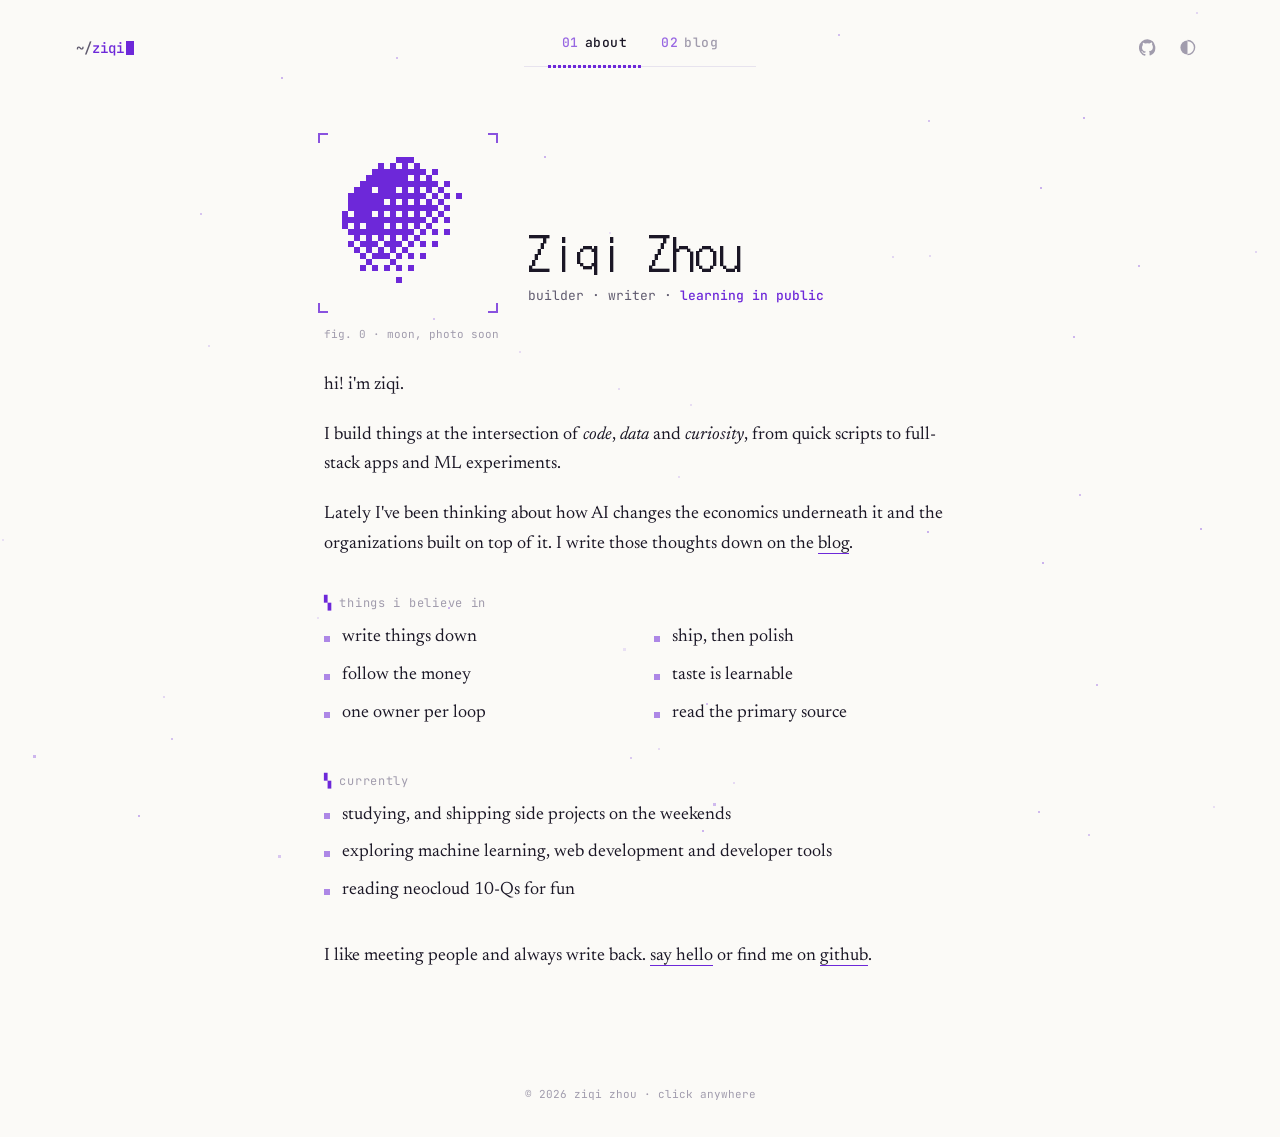
==== commit 59726e89: "Article pages: three-column layout with contents, details and chapter bar, in the minimal site's sty" ====
--- a/index.html
+++ b/index.html
@@ -256,7 +256,7 @@
         document.getElementById(t.dataset.tab).classList.toggle('on', on);
         if (on) { ind.style.left = t.offsetLeft + 'px'; ind.style.width = t.offsetWidth + 'px'; }
       });
-      if (push) history.replaceState(null, '', '#' + name);
+      if (push) { try { history.replaceState(null, '', '#' + name); } catch (e) {} }
       if (name === 'about') develop(0);
     }
     tabs.forEach(t => {
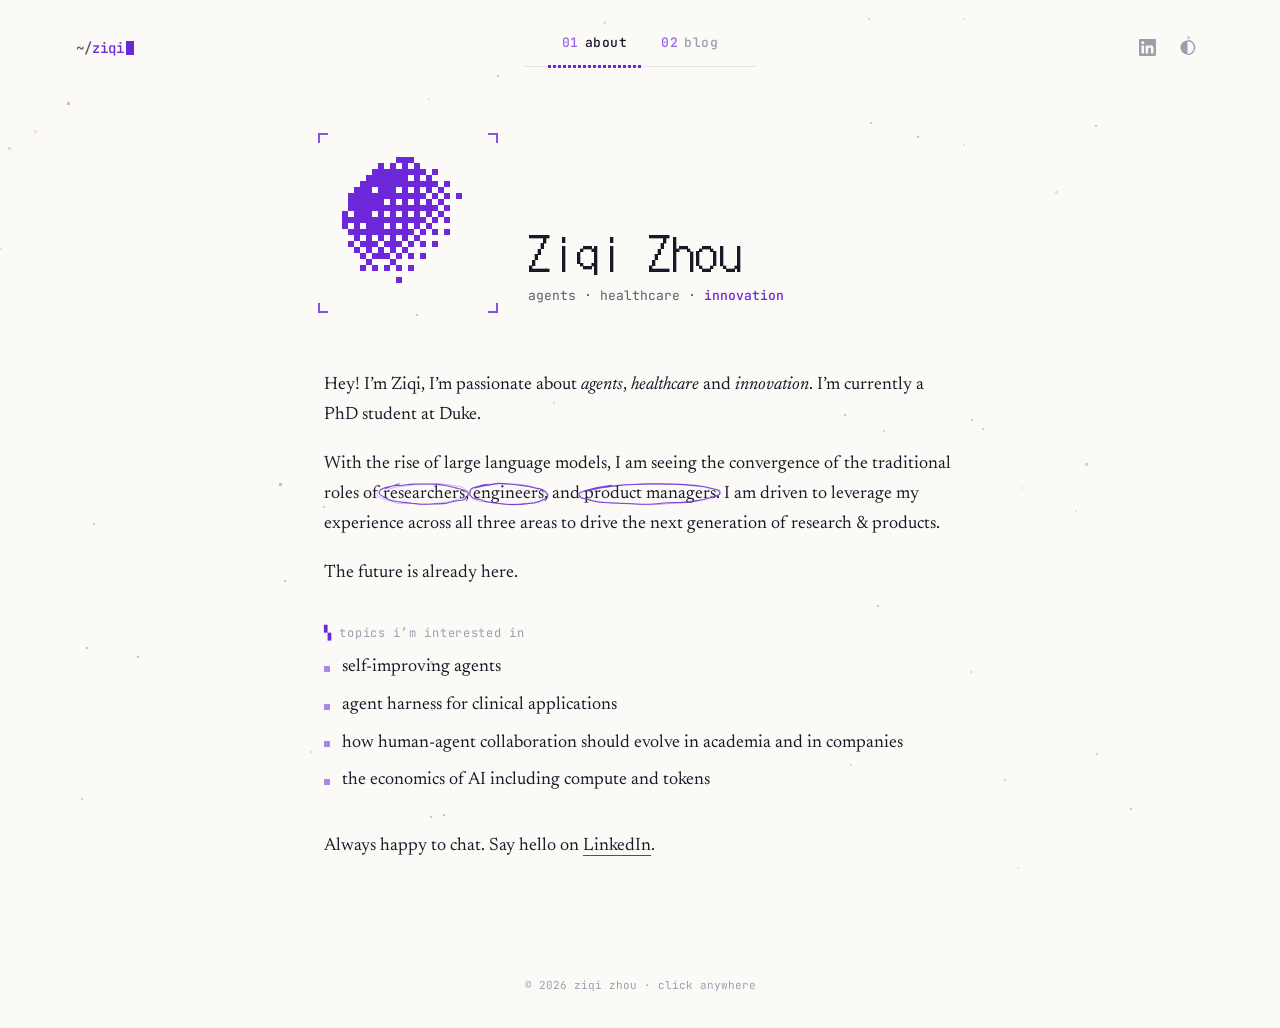
==== commit 44a8a87f: "Replace template with minimal personal site Single static page with about (intro, interested topics," ====
--- a/index.html
+++ b/index.html
@@ -106,6 +106,13 @@
     .prose em { color: var(--ink); }
     .prose a, .inline { color: var(--ink); background-image: linear-gradient(var(--accent), var(--accent)); background-size: 100% 1px; background-position: 0 100%; background-repeat: no-repeat; transition: background-size .25s, color .2s; padding-bottom: 1px; }
     .prose a:hover { color: var(--accent); }
+    /* hand-drawn circles around key words */
+    .ring { position: relative; white-space: nowrap; }
+    .ring svg { position: absolute; left: 0; top: 0; overflow: visible; pointer-events: none; }
+    .ring path { fill: none; stroke: var(--accent); opacity: .85; stroke-linecap: round; stroke-linejoin: round;
+      stroke-dasharray: 1; stroke-dashoffset: 1; transition: stroke-dashoffset .9s cubic-bezier(.55,.1,.3,1); }
+    .ring path.b { opacity: .4; transition-delay: .25s; }
+    .ring.drawn path { stroke-dashoffset: 0; }
     .lbl { font: 12px var(--mono); color: var(--ink-3); letter-spacing: .06em; margin: 36px 0 12px; }
     .lbl::before { content: "▚ "; color: var(--accent); }
     ul.sq { list-style: none; padding: 0; margin: 0 0 20px; columns: 2; column-gap: 28px; }
@@ -124,6 +131,8 @@
     .post .arr { font: 14px var(--mono); color: var(--accent); opacity: 0; transform: translateX(-6px); transition: .25s; }
     .post a:hover h2 { color: var(--accent); }
     .post a:hover .arr { opacity: 1; transform: none; }
+    .soon { font: 14px var(--mono); color: var(--ink-3); text-align: center; padding: 64px 0; margin: 0; }
+    .soon .caret { vertical-align: -3px; }
     .count { font: 12px var(--mono); color: var(--ink-3); margin: 0 0 18px; }
 
     footer { position: relative; z-index: 1; text-align: center; font: 11px var(--mono); color: var(--ink-3); padding: 0 0 36px; }
@@ -153,9 +162,7 @@
       <span class="ind" aria-hidden="true"></span>
     </nav>
     <div class="side">
-      <a class="ibtn" href="https://github.com/ziqi-zhou02" target="_blank" rel="noopener" aria-label="GitHub">
-        <svg viewBox="0 0 24 24" fill="currentColor"><path d="M12 .3a12 12 0 0 0-3.8 23.4c.6.1.8-.3.8-.6v-2c-3.3.7-4-1.6-4-1.6-.6-1.4-1.4-1.8-1.4-1.8-1-.7.1-.7.1-.7 1.2.1 1.8 1.2 1.8 1.2 1 1.8 2.8 1.3 3.5 1 .1-.8.4-1.3.8-1.6-2.7-.3-5.5-1.3-5.5-6 0-1.2.5-2.3 1.2-3.1-.1-.4-.5-1.6.1-3.2 0 0 1-.3 3.3 1.2a11.5 11.5 0 0 1 6 0C17.3 4.6 18.3 5 18.3 5c.6 1.6.2 2.8.1 3.2.8.8 1.2 1.9 1.2 3.1 0 4.6-2.8 5.6-5.5 5.9.4.4.8 1.1.8 2.2v3.3c0 .3.2.7.8.6A12 12 0 0 0 12 .3"/></svg>
-      </a>
+      <a class="ibtn" href="https://www.linkedin.com/in/ziqi-zhou-413824331" target="_blank" rel="noopener" aria-label="LinkedIn"><svg viewBox="0 0 24 24" fill="currentColor"><path d="M20.45 20.45h-3.56v-5.57c0-1.33-.02-3.04-1.85-3.04-1.86 0-2.14 1.45-2.14 2.94v5.67H9.35V9h3.41v1.56h.05c.48-.9 1.64-1.85 3.37-1.85 3.6 0 4.27 2.37 4.27 5.46v6.28zM5.34 7.43a2.06 2.06 0 1 1 0-4.13 2.06 2.06 0 0 1 0 4.13zM7.12 20.45H3.56V9h3.56v11.45zM22.22 0H1.77C.79 0 0 .77 0 1.73v20.54C0 23.23.79 24 1.77 24h20.45c.98 0 1.78-.77 1.78-1.73V1.73C24 .77 23.2 0 22.22 0z"/></svg></a>
       <button class="ibtn" id="theme" aria-label="Toggle light and dark">
         <svg viewBox="0 0 24 24" fill="currentColor"><path d="M12 2a10 10 0 1 0 0 20V2z"/><path d="M12 2a10 10 0 0 1 0 20" fill="none" stroke="currentColor" stroke-width="2"/></svg>
       </button>
@@ -169,70 +176,35 @@
         <!-- 照片：把你的照片放到 images/avatar.jpg，页面会自动用它（没有就用 avatar.svg） -->
         <div class="photo" id="photo" title="hover to develop">
           <canvas id="pix" width="84" height="84" role="img" aria-label="Portrait of Ziqi Zhou"></canvas>
-          <span class="cap" id="cap">fig. 0 · me, dithered</span>
         </div>
         <div>
           <h1>Ziqi Zhou</h1>
-          <p class="sub">builder · writer · <b>learning in public</b></p>
+          <p class="sub">agents · healthcare · <b>innovation</b></p>
         </div>
       </div>
 
-      <!-- TODO: 换成你自己的介绍 -->
       <div class="prose">
-        <p>hi! i'm ziqi.</p>
-        <p>I build things at the intersection of <em>code</em>, <em>data</em> and <em>curiosity</em>, from quick scripts to full-stack apps and ML experiments.</p>
-        <p>Lately I've been thinking about how AI changes the economics underneath it and the organizations built on top of it. I write those thoughts down on the <a href="#blog" data-go="blog">blog</a>.</p>
+        <p>Hey! I’m Ziqi, I’m passionate about <em>agents</em>, <em>healthcare</em> and <em>innovation</em>. I’m currently a PhD student at Duke.</p>
+        <p>With the rise of large language models, I am seeing the convergence of the traditional roles of <span class="ring">researchers</span>, <span class="ring">engineers</span>, and <span class="ring">product managers</span>. I am driven to leverage my experience across all three areas to drive the next generation of research &amp; products.</p>
+        <p>The future is already here.</p>
       </div>
 
-      <p class="lbl">things i believe in</p>
-      <ul class="sq">
-        <li>write things down</li>
-        <li>follow the money</li>
-        <li>one owner per loop</li>
-        <li>ship, then polish</li>
-        <li>taste is learnable</li>
-        <li>read the primary source</li>
+      <p class="lbl">topics i’m interested in</p>
+      <ul class="sq one">
+        <li>self-improving agents</li>
+        <li>agent harness for clinical applications</li>
+        <li>how human-agent collaboration should evolve in academia and in companies</li>
+        <li>the economics of AI including compute and tokens</li>
       </ul>
 
-      <p class="lbl">currently</p>
-      <ul class="sq one">
-        <li>studying, and shipping side projects on the weekends</li>
-        <li>exploring machine learning, web development and developer tools</li>
-        <li>reading neocloud 10-Qs for fun</li>
-      </ul>
-
       <div class="prose">
-        <p style="margin-top:28px">I like meeting people and always write back. <a href="mailto:you@example.com">say hello</a> or find me on <a href="https://github.com/ziqi-zhou02" target="_blank" rel="noopener">github</a>.</p>
+        <p style="margin-top:28px">Always happy to chat. Say hello on <a href="https://www.linkedin.com/in/ziqi-zhou-413824331" target="_blank" rel="noopener">LinkedIn</a>.</p>
       </div>
     </section>
 
     <!-- ============ BLOG ============ -->
     <section class="panel" id="blog" role="tabpanel" aria-labelledby="t-blog">
-      <p class="count">2 posts · newest first</p>
-      <ul class="posts">
-        <li class="post">
-          <a href="posts/tokenomy.html">
-            <time datetime="2026-10-17">2026.10.17</time>
-            <div>
-              <h2>Following a Dollar Through the Tokenomy</h2>
-              <p>How neoclouds and token sellers make money, who keeps what along the value chain, and how the money circles back to the labs.</p>
-              <div class="tags">#ai-economics #neocloud · ~18 min</div>
-            </div>
-            <span class="arr">→</span>
-          </a>
-        </li>
-        <li class="post">
-          <a href="posts/one-owner-many-agents.html">
-            <time datetime="2026-10-17">2026.10.17</time>
-            <div>
-              <h2>One Owner, Many Agents</h2>
-              <p>Notes on the future of organizations, and why context flows better when one person working with agents owns the whole loop.</p>
-              <div class="tags">#organizations #agents · ~10 min</div>
-            </div>
-            <span class="arr">→</span>
-          </a>
-        </li>
-      </ul>
+      <p class="soon">coming soon<span class="caret"></span></p>
     </section>
   </main>
 
@@ -273,6 +245,47 @@
     addEventListener('resize', () => show(location.hash.slice(1) || 'about'));
     document.fonts && document.fonts.ready.then(() => show(location.hash.slice(1) || 'about'));
     show(location.hash.slice(1) || 'about');
+
+    /* ---------- hand-drawn rings ---------- */
+    function rng(seed) { return () => (seed = (seed * 16807) % 2147483647) / 2147483647; }
+    function ringPath(w, h, r, turns) {
+      const cx = w / 2, cy = h / 2, rx = w / 2 + 4, ry = h / 2 + 1;
+      const a0 = -2.6 + r() * .5, n = 26, pts = [], tilt = (r() - .5) * .06;
+      for (let i = 0; i <= n; i++) {
+        const t = i / n, a = a0 + t * 6.283 * turns;
+        const k = 1 + (r() - .5) * .05 + (t > .85 ? (t - .85) * .5 : 0);  // overshoot drifts outward
+        const x = Math.cos(a) * rx * k, y = Math.sin(a) * ry * k;
+        pts.push([cx + x, cy + y + x * tilt + (r() - .5) * 1]);
+      }
+      let d = `M${pts[0][0].toFixed(1)} ${pts[0][1].toFixed(1)}`;
+      for (let i = 0; i < pts.length - 1; i++) {   // Catmull-Rom to cubic Bézier
+        const p0 = pts[i - 1] || pts[i], p1 = pts[i], p2 = pts[i + 1], p3 = pts[i + 2] || p2;
+        const c1 = [p1[0] + (p2[0] - p0[0]) / 6, p1[1] + (p2[1] - p0[1]) / 6];
+        const c2 = [p2[0] - (p3[0] - p1[0]) / 6, p2[1] - (p3[1] - p1[1]) / 6];
+        d += ` C${c1[0].toFixed(1)} ${c1[1].toFixed(1)} ${c2[0].toFixed(1)} ${c2[1].toFixed(1)} ${p2[0].toFixed(1)} ${p2[1].toFixed(1)}`;
+      }
+      return d;
+    }
+    const rings = [...document.querySelectorAll('.ring')];
+    function drawRings() {
+      rings.forEach((el, i) => {
+        const w = el.offsetWidth, h = el.offsetHeight, r = rng(97 + i * 131);
+        let svg = el.querySelector('svg');
+        if (!svg) { svg = document.createElementNS('http://www.w3.org/2000/svg', 'svg'); svg.setAttribute('aria-hidden', 'true'); el.appendChild(svg); }
+        svg.setAttribute('width', w); svg.setAttribute('height', h);
+        svg.innerHTML = `<path pathLength="1" stroke-width="1.1" d="${ringPath(w, h, r, 1.08)}"/>` +
+                        `<path class="b" pathLength="1" stroke-width=".8" d="${ringPath(w, h, r, 1.02)}"/>`;
+      });
+    }
+    function showRings() {
+      rings.forEach(el => el.classList.remove('drawn'));
+      if (!$('#about').classList.contains('on')) return;
+      drawRings();
+      requestAnimationFrame(() => requestAnimationFrame(() => rings.forEach(el => el.classList.add('drawn'))));
+    }
+    addEventListener('resize', drawRings);
+    tabs.forEach(t => t.addEventListener('click', () => { if (t.dataset.tab === 'about') showRings(); }));
+    (document.fonts ? document.fonts.ready : Promise.resolve()).then(showRings);
 
     /* ---------- theme ---------- */
     $('#theme').addEventListener('click', () => {
@@ -314,7 +327,6 @@
         }
         lum[y * N + x] = L;
       }
-      $('#cap').textContent = 'fig. 0 · moon, photo soon';
       paint();
     };
     img.src = 'images/avatar.jpg';
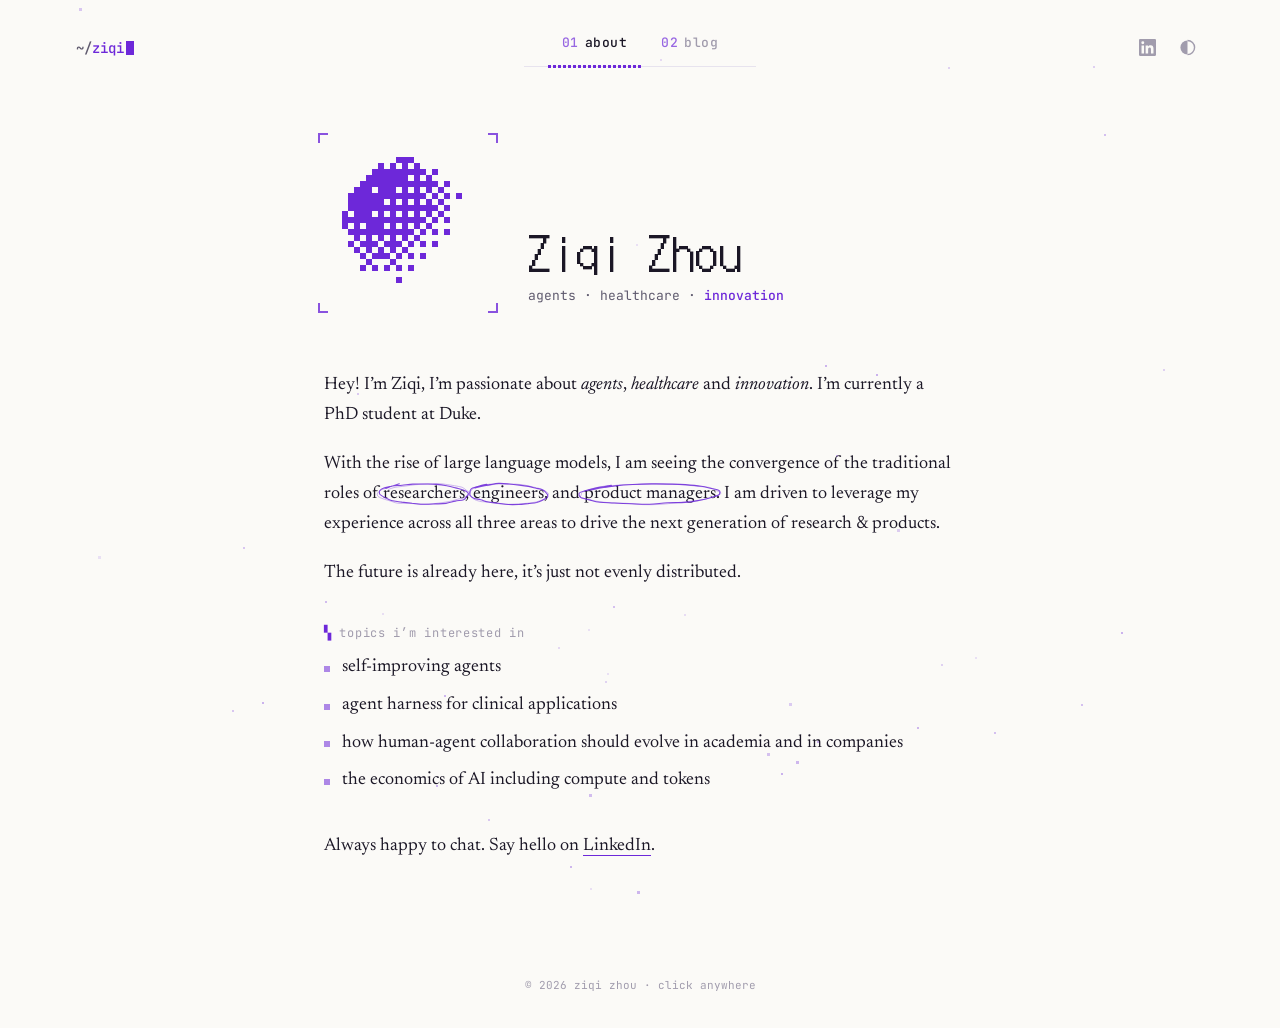
==== commit 28cf892f: "About: complete the Gibson line Co-Authored-By: Claude Opus 5.5 <noreply@anthropic.com> Claude-Sessi" ====
--- a/index.html
+++ b/index.html
@@ -186,7 +186,7 @@
       <div class="prose">
         <p>Hey! I’m Ziqi, I’m passionate about <em>agents</em>, <em>healthcare</em> and <em>innovation</em>. I’m currently a PhD student at Duke.</p>
         <p>With the rise of large language models, I am seeing the convergence of the traditional roles of <span class="ring">researchers</span>, <span class="ring">engineers</span>, and <span class="ring">product managers</span>. I am driven to leverage my experience across all three areas to drive the next generation of research &amp; products.</p>
-        <p>The future is already here.</p>
+        <p>The future is already here, it’s just not evenly distributed.</p>
       </div>
 
       <p class="lbl">topics i’m interested in</p>
